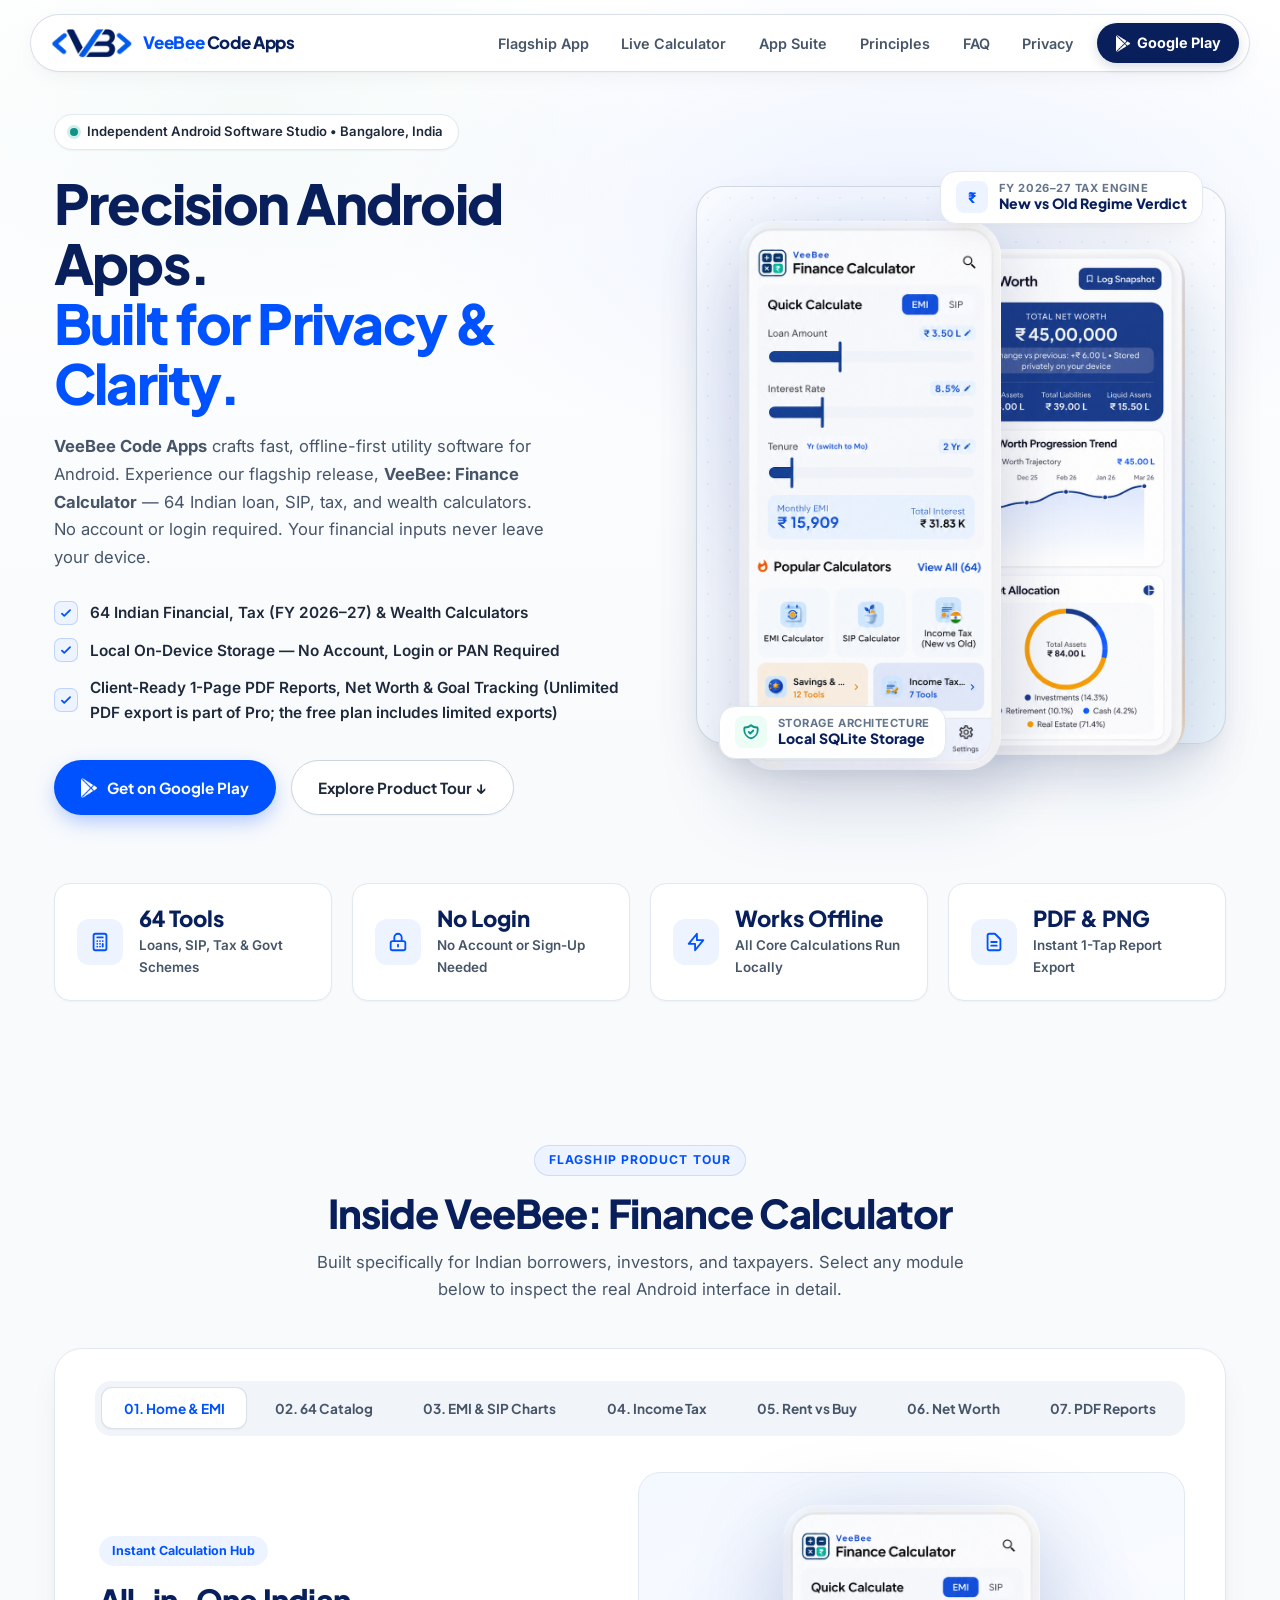
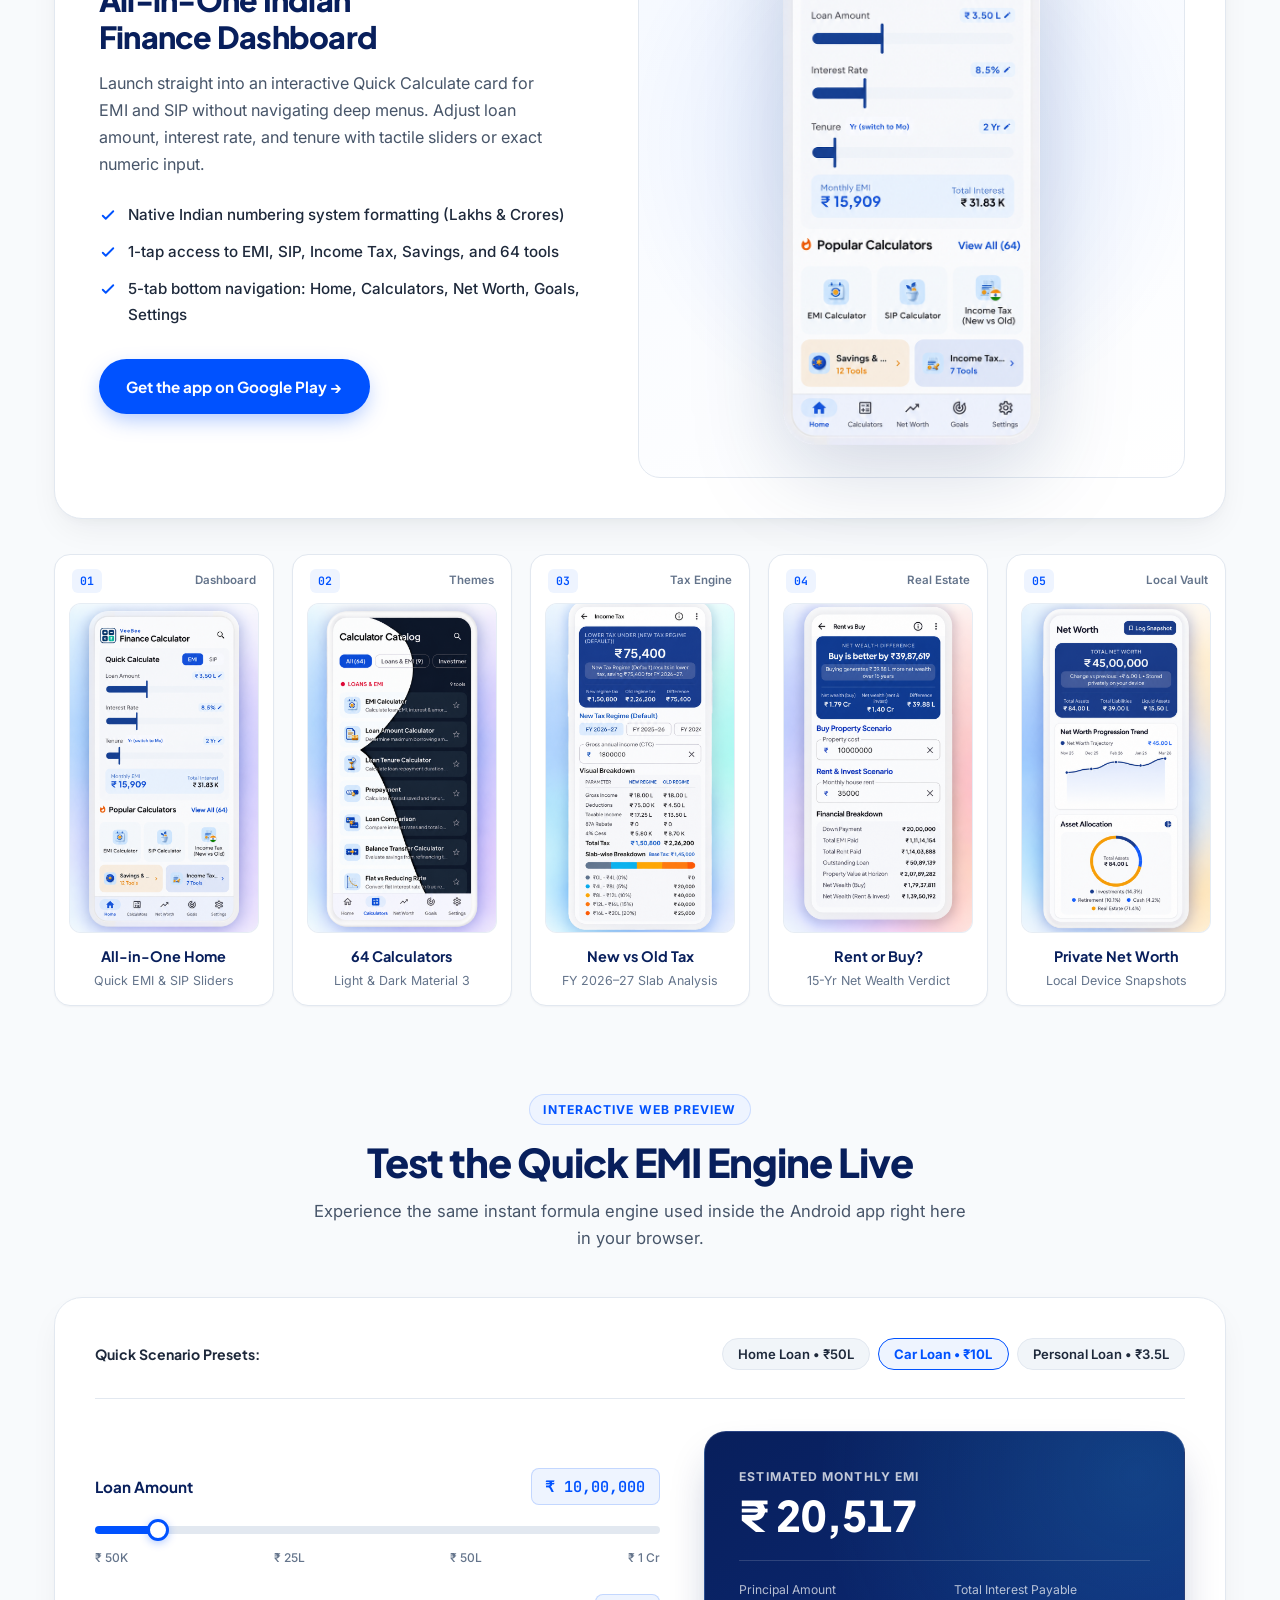
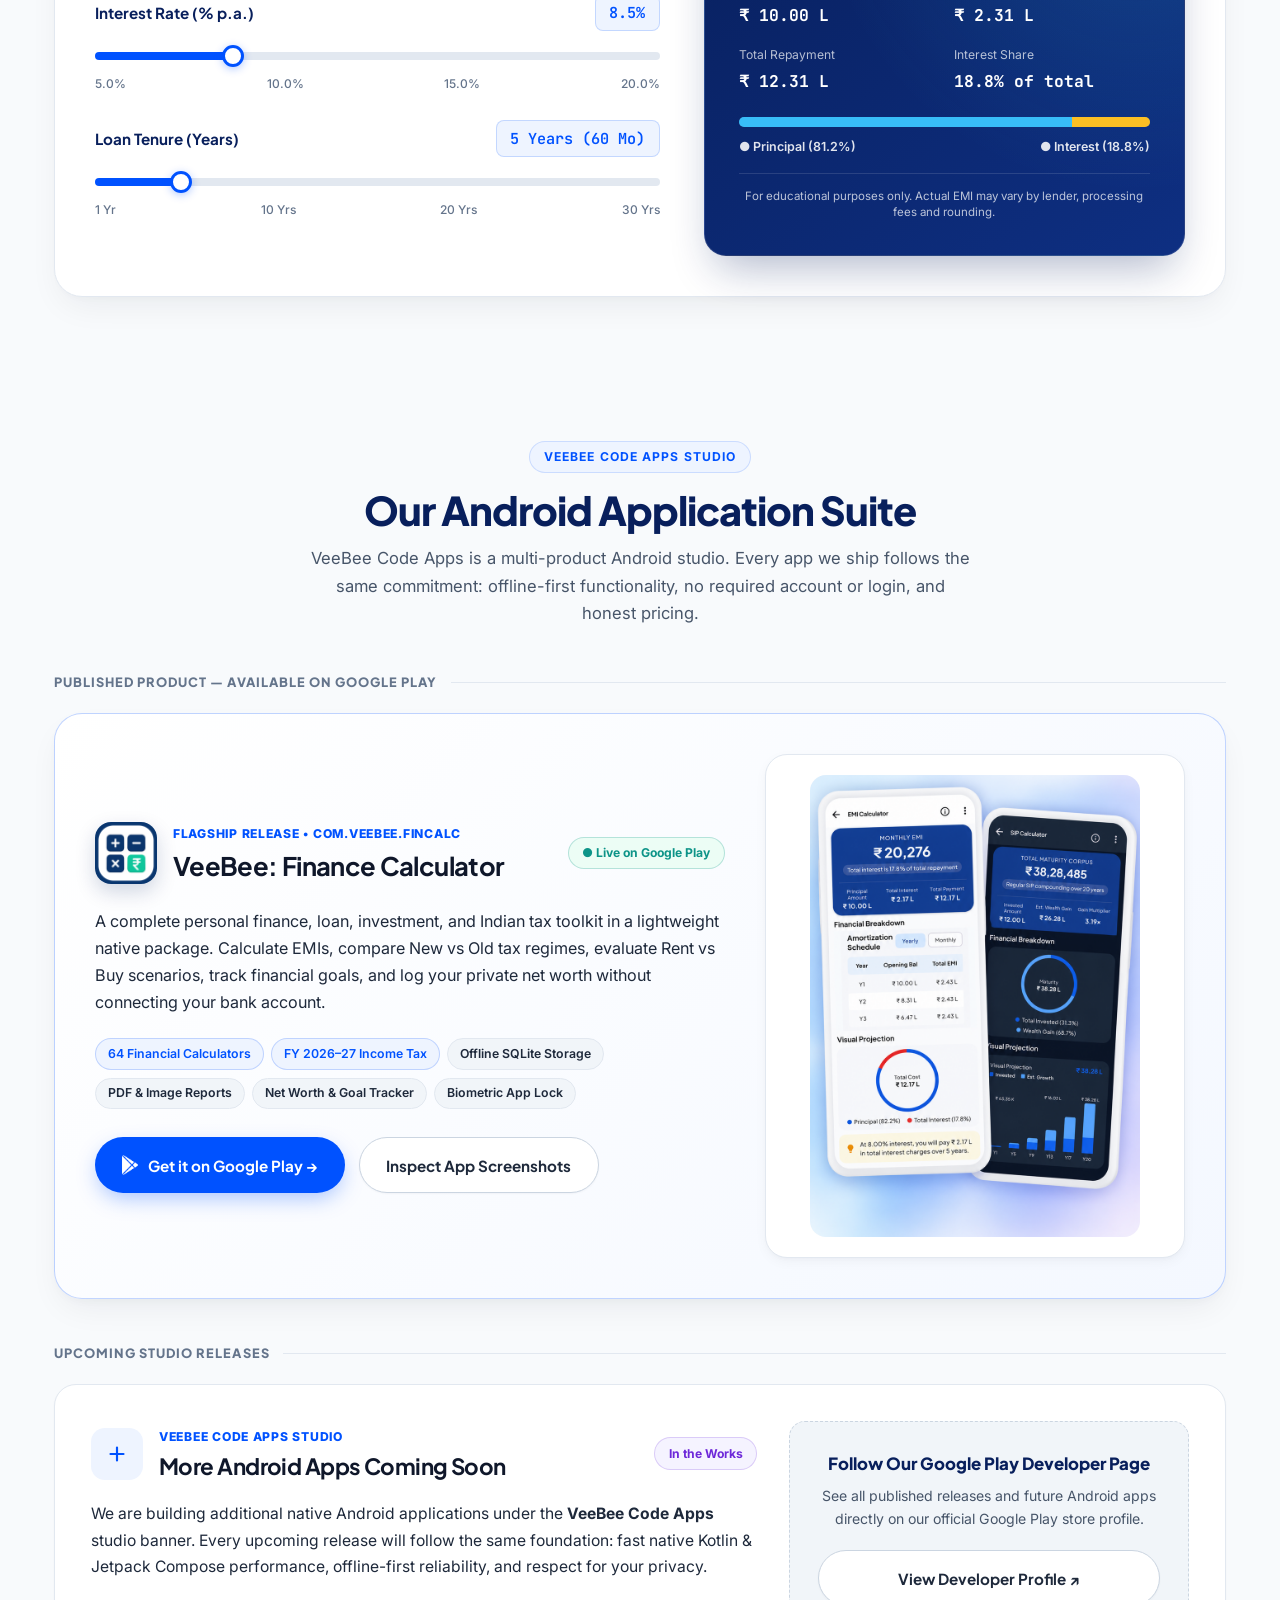
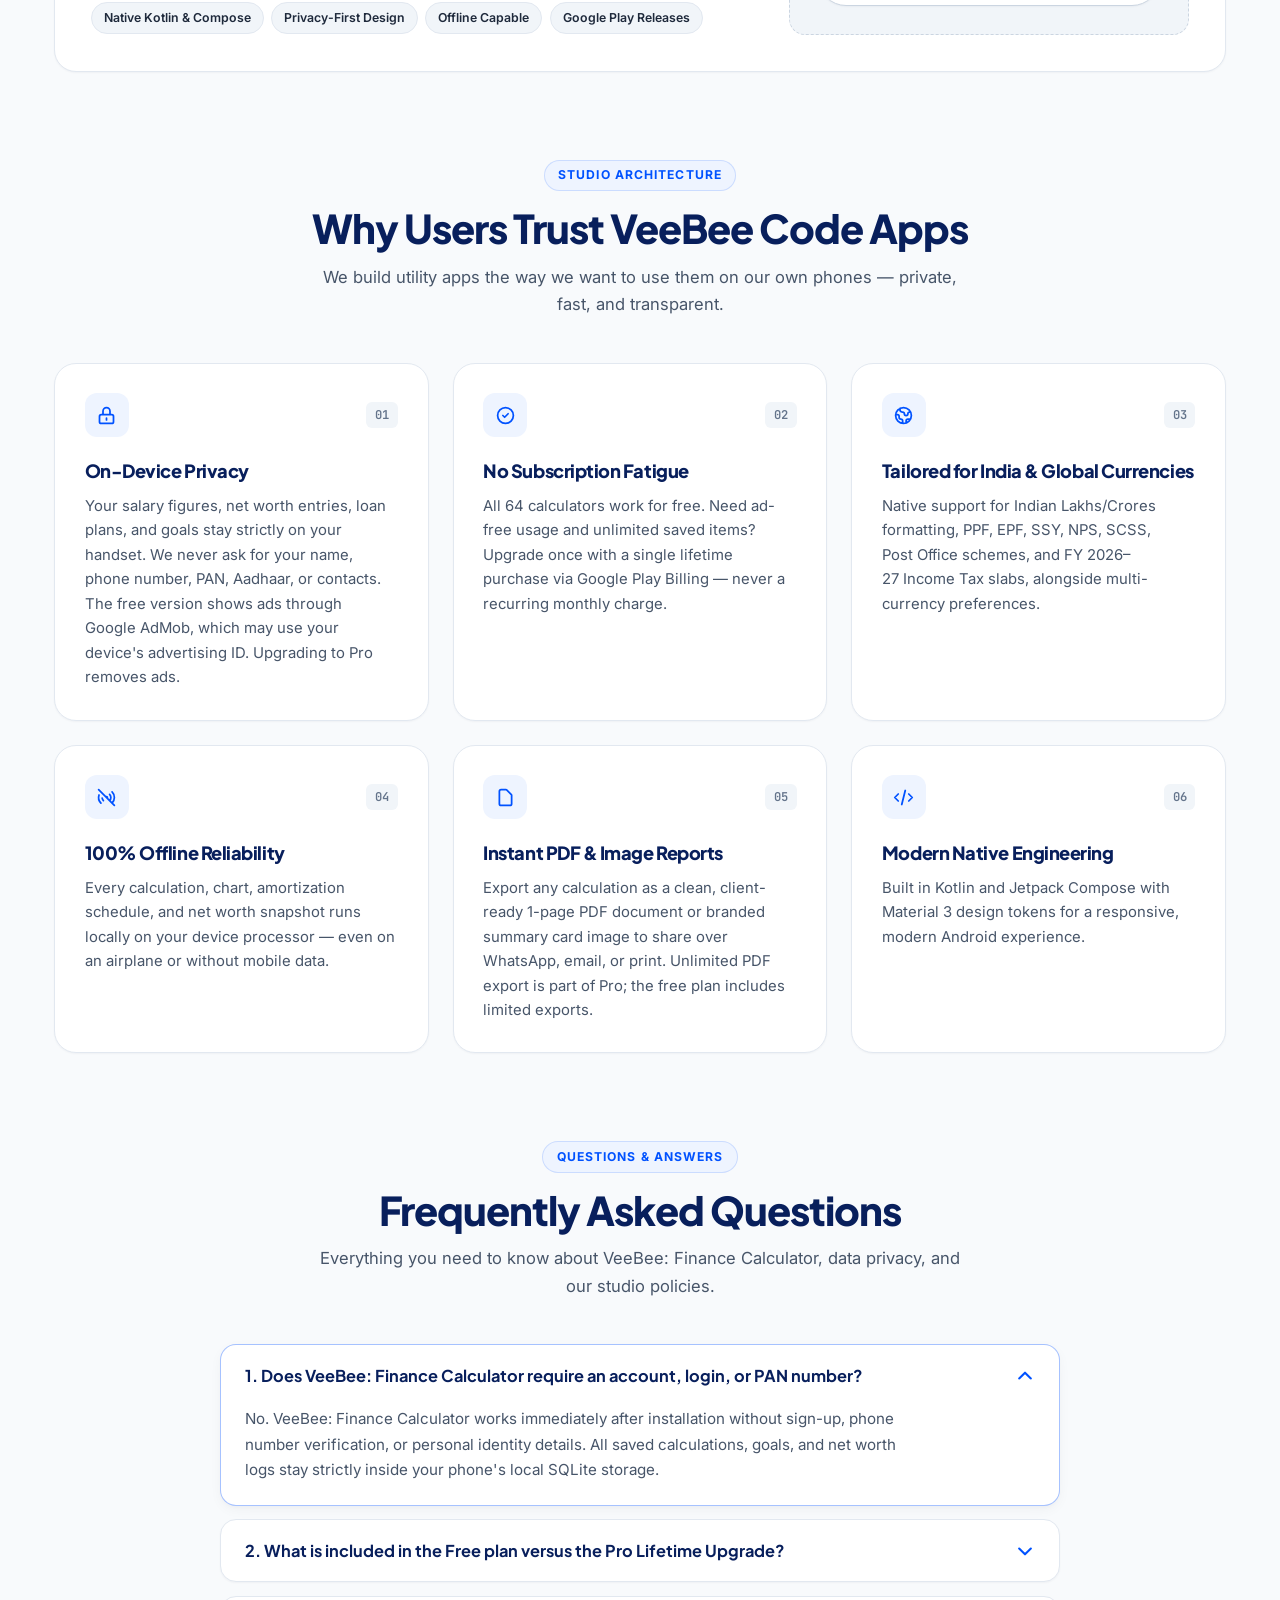
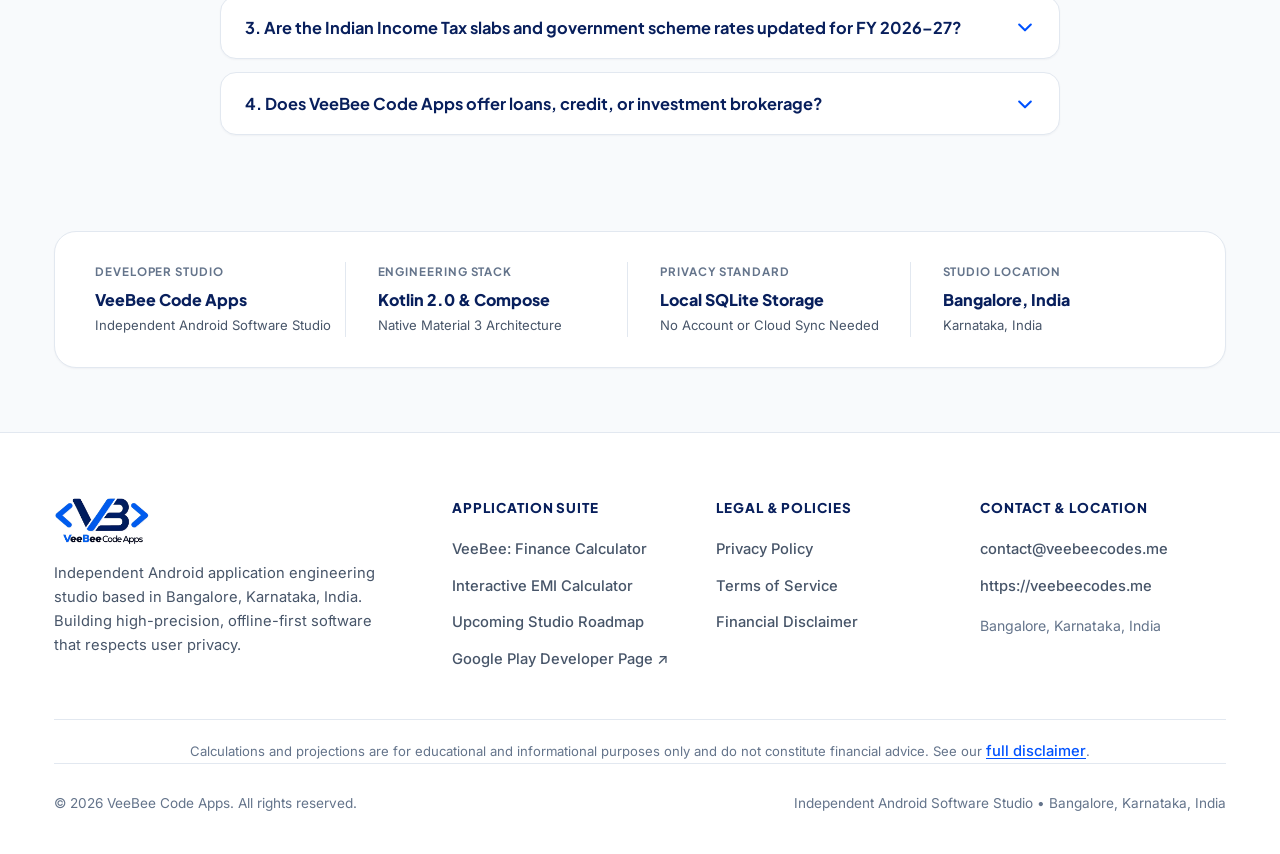
==== index.html @ f220979b "Correct content claims, add SEO metadata, disclaimers, and Play Store tracking parameters" ====
<!DOCTYPE html>
<html lang="en">
<head>
  <meta charset="UTF-8">
  <meta name="viewport" content="width=device-width, initial-scale=1.0">
  <title>VeeBee Code Apps | Indian Finance Calculator App for Android</title>
  <meta name="description" content="VeeBee Finance Calculator: 64 Indian calculators for EMI, SIP, income tax (FY 2026-27), PPF, FD, net worth and more. Works offline. No login.">
  <link rel="canonical" href="https://veebeecodes.me/">
  <meta property="og:title" content="VeeBee Code Apps | Indian Finance Calculator App for Android">
  <meta property="og:description" content="VeeBee Finance Calculator: 64 Indian calculators for EMI, SIP, income tax (FY 2026-27), PPF, FD, net worth and more. Works offline. No login.">
  <meta property="og:type" content="website">
  <meta property="og:url" content="https://veebeecodes.me/">
  <meta property="og:image" content="https://veebeecodes.me/assets/og-image.png">
  <meta property="og:image:width" content="1200">
  <meta property="og:image:height" content="630">
  <meta name="twitter:card" content="summary_large_image">
  <meta name="twitter:title" content="VeeBee Code Apps | Indian Finance Calculator App for Android">
  <meta name="twitter:description" content="VeeBee Finance Calculator: 64 Indian calculators for EMI, SIP, income tax (FY 2026-27), PPF, FD, net worth and more. Works offline. No login.">
  <meta name="twitter:image" content="https://veebeecodes.me/assets/og-image.png">
  <link rel="icon" type="image/png" href="assets/favicon.png">
  <link rel="stylesheet" href="style.css">
  <script type="application/ld+json">
  [
    {
      "@context": "https://schema.org",
      "@type": "SoftwareApplication",
      "name": "VeeBee Finance Calculator",
      "operatingSystem": "Android",
      "applicationCategory": "FinanceApplication",
      "offers": {
        "@type": "Offer",
        "price": "0",
        "priceCurrency": "INR",
        "description": "Free download with optional one-time Pro in-app purchase for ad removal and unlimited exports."
      },
      "description": "64 Indian financial calculators for EMI, SIP, income tax (FY 2026-27), PPF, FD, net worth and more. Works offline. No account required."
    },
    {
      "@context": "https://schema.org",
      "@type": "FAQPage",
      "mainEntity": [
        {
          "@type": "Question",
          "name": "Does VeeBee: Finance Calculator require an account, login, or PAN number?",
          "acceptedAnswer": {
            "@type": "Answer",
            "text": "No. VeeBee: Finance Calculator works immediately after installation without sign-up, phone number verification, or personal identity details. All saved calculations, goals, and net worth logs stay strictly inside your phone's local SQLite storage."
          }
        },
        {
          "@type": "Question",
          "name": "What is included in the Free plan versus the Pro Lifetime Upgrade?",
          "acceptedAnswer": {
            "@type": "Answer",
            "text": "All 64 financial calculators, interactive charts, light/dark themes, App Lock, and local backup/restore are available for everyone. The Free tier supports up to 10 saved calculations, 2 financial goals, 6 net worth items, and 2 payment reminders with non-intrusive ads. The one-time Pro Lifetime Upgrade removes all ads permanently and enables unlimited saved calculations, goals, net worth items, reminders, and instant PDF exports."
          }
        },
        {
          "@type": "Question",
          "name": "Are the Indian Income Tax slabs and government scheme rates updated for FY 2026-27?",
          "acceptedAnswer": {
            "@type": "Answer",
            "text": "Yes. The Income Tax Calculator supports side-by-side comparison of the New Tax Regime (Default) and Old Tax Regime for FY 2026-27, FY 2025-26, and FY 2024-25, including Section 87A rebates, standard deductions, and slab-wise breakdowns, alongside PPF, EPF, SSY, NPS, and Post Office schemes."
          }
        },
        {
          "@type": "Question",
          "name": "Does VeeBee Code Apps offer loans, credit, or investment brokerage?",
          "acceptedAnswer": {
            "@type": "Answer",
            "text": "No. VeeBee Code Apps is an independent software engineering studio in Bangalore, Karnataka, India. Our apps are strictly mathematical calculation and personal planning utilities for education and illustration. We are not a bank, NBFC, lender, or financial advisor, and we never link to your bank accounts."
          }
        }
      ]
    }
  ]
  </script>
</head>
<body>
  <a href="#main-content" class="skip-link">Skip to content</a>

  <!-- Subtle Studio Atmosphere -->
  <div class="ambient-glow-top" aria-hidden="true"></div>

  <!-- Sticky Frosted Pill Header -->
  <header class="floating-header">
    <nav class="nav-pill" aria-label="Primary Navigation">
      <a href="index.html" class="logo" aria-current="page">
        <img src="assets/logo-mark.png" alt="" class="logo-img" width="87" height="32">
        <span class="logo-text"><span class="brand-vb">VeeBee</span> Code Apps</span>
      </a>
      <button type="button" class="nav-toggle" aria-label="Toggle navigation menu" aria-expanded="false" id="nav-toggle-btn" onclick="toggleMenu()">
        <svg fill="none" stroke="currentColor" viewBox="0 0 24 24" stroke-width="2.2" aria-hidden="true">
          <path stroke-linecap="round" stroke-linejoin="round" d="M4 6h16M4 12h16m-7 6h7"/>
        </svg>
      </button>
      <ul class="nav-links" id="nav-links">
        <li><a href="#showcase" onclick="closeMenu()">Flagship App</a></li>
        <li><a href="#live-calculator" onclick="closeMenu()">Live Calculator</a></li>
        <li><a href="#apps" onclick="closeMenu()">App Suite</a></li>
        <li><a href="#why-veebee" onclick="closeMenu()">Principles</a></li>
        <li><a href="#faq" onclick="closeMenu()">FAQ</a></li>
        <li><a href="privacy.html">Privacy</a></li>
        <li>
          <a href="https://play.google.com/store/apps/details?id=com.veebee.fincalc&amp;referrer=utm_source%3Dwebsite%26utm_medium%3Dweb%26utm_campaign%3Dhome_hero" target="_blank" rel="noopener" class="nav-cta">
            <img src="assets/google-play-white.png" alt="" width="14" height="17" class="gp-icon-img" aria-hidden="true">
            Google Play
          </a>
        </li>
      </ul>
    </nav>
  </header>

  <main id="main-content" class="container">

    <!-- 1. Split Hero Section -->
    <section class="hero-split">
      <div class="hero-content">
        <div class="eyebrow-pill">
          <span class="eyebrow-dot" aria-hidden="true"></span>
          <span>Independent Android Software Studio • Bangalore, India</span>
        </div>

        <h1 data-pretext>
          Precision Android Apps.<br>
          <span class="highlight">Built for Privacy &amp; Clarity.</span>
        </h1>

        <p class="hero-lead" data-pretext>
          <strong>VeeBee Code Apps</strong> crafts fast, offline-first utility software for Android. Experience our flagship release, <strong>VeeBee: Finance Calculator</strong> — 64 Indian loan, SIP, tax, and wealth calculators. No account or login required. Your financial inputs never leave your device.
        </p>

        <ul class="hero-checks">
          <li>
            <span class="check-badge" aria-hidden="true">
              <svg fill="none" stroke="currentColor" viewBox="0 0 24 24" stroke-width="3"><path stroke-linecap="round" stroke-linejoin="round" d="M5 13l4 4L19 7"/></svg>
            </span>
            <span>64 Indian Financial, Tax (FY 2026–27) &amp; Wealth Calculators</span>
          </li>
          <li>
            <span class="check-badge" aria-hidden="true">
              <svg fill="none" stroke="currentColor" viewBox="0 0 24 24" stroke-width="3"><path stroke-linecap="round" stroke-linejoin="round" d="M5 13l4 4L19 7"/></svg>
            </span>
            <span>Local On-Device Storage — No Account, Login or PAN Required</span>
          </li>
          <li>
            <span class="check-badge" aria-hidden="true">
              <svg fill="none" stroke="currentColor" viewBox="0 0 24 24" stroke-width="3"><path stroke-linecap="round" stroke-linejoin="round" d="M5 13l4 4L19 7"/></svg>
            </span>
            <span>Client-Ready 1-Page PDF Reports, Net Worth &amp; Goal Tracking (Unlimited PDF export is part of Pro; the free plan includes limited exports)</span>
          </li>
        </ul>

        <div class="hero-actions">
          <a href="https://play.google.com/store/apps/details?id=com.veebee.fincalc&amp;referrer=utm_source%3Dwebsite%26utm_medium%3Dweb%26utm_campaign%3Dhome_hero" target="_blank" rel="noopener" class="btn btn-primary">
            <img src="assets/google-play-white.png" alt="" width="16" height="20" class="gp-icon-img" aria-hidden="true">
            Get on Google Play
          </a>
          <a href="#showcase" class="btn btn-secondary">
            Explore Product Tour ↓
          </a>
        </div>
      </div>

      <!-- Architectural Studio Stage -->
      <div class="hero-visual">
        <div class="hero-stage-frame">
          <div class="hero-stage-grid" aria-hidden="true"></div>

          <!-- Top-Right Architectural Callout Pill -->
          <div class="stage-pill stage-pill-top">
            <div class="sp-icon" style="background: var(--bg-ice); color: var(--brand-primary);">₹</div>
            <div>
              <div class="sp-label">FY 2026–27 Tax Engine</div>
              <div class="sp-val">New vs Old Regime Verdict</div>
            </div>
          </div>

          <div class="phone-duo">
            <img
              src="assets/phone-home-cutout.png"
              alt="VeeBee Finance Calculator Home Screen showing Quick EMI slider and Popular Calculators"
              class="phone-main"
              width="262"
              height="548"
              fetchpriority="high"
            >
            <img
              src="assets/phone-networth-cutout.png"
              alt="VeeBee Finance Calculator Private Net Worth Dashboard screen"
              class="phone-secondary"
              width="238"
              height="506"
            >
          </div>

          <!-- Bottom-Left Architectural Callout Pill -->
          <div class="stage-pill stage-pill-bottom">
            <div class="sp-icon" style="background: var(--brand-emerald-bg); color: var(--brand-emerald);">
              <svg width="18" height="18" fill="none" stroke="currentColor" viewBox="0 0 24 24" stroke-width="2.4" aria-hidden="true">
                <path stroke-linecap="round" stroke-linejoin="round" d="M9 12l2 2 4-4m5.618-4.016A11.955 11.955 0 0112 2.944a11.955 11.955 0 01-8.618 3.04A12.02 12.02 0 003 9c0 5.591 3.824 10.29 9 11.622 5.176-1.332 9-6.03 9-11.622 0-1.042-.133-2.052-.382-3.016z"/>
              </svg>
            </div>
            <div>
              <div class="sp-label">Storage Architecture</div>
              <div class="sp-val">Local SQLite Storage</div>
            </div>
          </div>
        </div>
      </div>
    </section>

    <!-- 2. Horizontal 4-Pillar Studio Highlights Bar -->
    <section class="metrics-strip" aria-label="Studio and Flagship App Highlights">
      <div class="metric-card">
        <div class="metric-icon" aria-hidden="true">
          <svg fill="none" stroke="currentColor" viewBox="0 0 24 24" stroke-width="2">
            <path stroke-linecap="round" stroke-linejoin="round" d="M9 7h6m0 10v-3m-3 3h.01M9 17h.01M9 14h.01M12 14h.01M15 11h.01M12 11h.01M9 11h.01M7 21h10a2 2 0 002-2V5a2 2 0 00-2-2H7a2 2 0 00-2 2v14a2 2 0 002 2z"/>
          </svg>
        </div>
        <div>
          <div class="metric-number">64 Tools</div>
          <div class="metric-label">Loans, SIP, Tax &amp; Govt Schemes</div>
        </div>
      </div>

      <div class="metric-card">
        <div class="metric-icon" aria-hidden="true">
          <svg fill="none" stroke="currentColor" viewBox="0 0 24 24" stroke-width="2">
            <path stroke-linecap="round" stroke-linejoin="round" d="M12 15v2m-6 4h12a2 2 0 002-2v-6a2 2 0 00-2-2H6a2 2 0 00-2 2v6a2 2 0 002 2zm10-10V7a4 4 0 00-8 0v4h8z"/>
          </svg>
        </div>
        <div>
          <div class="metric-number">No Login</div>
          <div class="metric-label">No Account or Sign-Up Needed</div>
        </div>
      </div>

      <div class="metric-card">
        <div class="metric-icon" aria-hidden="true">
          <svg fill="none" stroke="currentColor" viewBox="0 0 24 24" stroke-width="2">
            <path stroke-linecap="round" stroke-linejoin="round" d="M13 10V3L4 14h7v7l9-11h-7z"/>
          </svg>
        </div>
        <div>
          <div class="metric-number">Works Offline</div>
          <div class="metric-label">All Core Calculations Run Locally</div>
        </div>
      </div>

      <div class="metric-card">
        <div class="metric-icon" aria-hidden="true">
          <svg fill="none" stroke="currentColor" viewBox="0 0 24 24" stroke-width="2">
            <path stroke-linecap="round" stroke-linejoin="round" d="M9 12h6m-6 4h6m2 5H7a2 2 0 01-2-2V5a2 2 0 012-2h5.586a1 1 0 01.707.293l5.414 5.414a1 1 0 01.293.707V19a2 2 0 01-2 2z"/>
          </svg>
        </div>
        <div>
          <div class="metric-number">PDF &amp; PNG</div>
          <div class="metric-label">Instant 1-Tap Report Export</div>
        </div>
      </div>
    </section>

    <!-- 3. Flagship App Interactive Screen Tour -->
    <section id="showcase" class="section-block">
      <div class="section-header">
        <span class="section-eyebrow">Flagship Product Tour</span>
        <h2 class="section-title">Inside VeeBee: Finance Calculator</h2>
        <p class="section-desc">
          Built specifically for Indian borrowers, investors, and taxpayers. Select any module below to inspect the real Android interface in detail.
        </p>
      </div>

      <div class="showcase-shell">
        <div class="showcase-tabs" role="tablist" aria-label="App Feature Screens">
          <button type="button" class="tab-btn is-active" role="tab" aria-selected="true" aria-controls="panel-home" id="tab-home" onclick="switchTab('home')">
            01. Home &amp; EMI
          </button>
          <button type="button" class="tab-btn" role="tab" aria-selected="false" aria-controls="panel-catalog" id="tab-catalog" onclick="switchTab('catalog')">
            02. 64 Catalog
          </button>
          <button type="button" class="tab-btn" role="tab" aria-selected="false" aria-controls="panel-emisip" id="tab-emisip" onclick="switchTab('emisip')">
            03. EMI &amp; SIP Charts
          </button>
          <button type="button" class="tab-btn" role="tab" aria-selected="false" aria-controls="panel-tax" id="tab-tax" onclick="switchTab('tax')">
            04. Income Tax
          </button>
          <button type="button" class="tab-btn" role="tab" aria-selected="false" aria-controls="panel-rentbuy" id="tab-rentbuy" onclick="switchTab('rentbuy')">
            05. Rent vs Buy
          </button>
          <button type="button" class="tab-btn" role="tab" aria-selected="false" aria-controls="panel-networth" id="tab-networth" onclick="switchTab('networth')">
            06. Net Worth
          </button>
          <button type="button" class="tab-btn" role="tab" aria-selected="false" aria-controls="panel-export" id="tab-export" onclick="switchTab('export')">
            07. PDF Reports
          </button>
        </div>

        <!-- Panel 1: Home -->
        <div class="showcase-panel is-active" id="panel-home" role="tabpanel" aria-labelledby="tab-home">
          <div class="panel-copy">
            <span class="panel-tag">Instant Calculation Hub</span>
            <h3>All-in-One Indian Finance Dashboard</h3>
            <p>
              Launch straight into an interactive Quick Calculate card for EMI and SIP without navigating deep menus. Adjust loan amount, interest rate, and tenure with tactile sliders or exact numeric input.
            </p>
            <ul class="panel-bullets">
              <li>
                <svg fill="none" stroke="currentColor" viewBox="0 0 24 24" stroke-width="2.5"><path stroke-linecap="round" stroke-linejoin="round" d="M5 13l4 4L19 7"/></svg>
                <span>Native Indian numbering system formatting (Lakhs &amp; Crores)</span>
              </li>
              <li>
                <svg fill="none" stroke="currentColor" viewBox="0 0 24 24" stroke-width="2.5"><path stroke-linecap="round" stroke-linejoin="round" d="M5 13l4 4L19 7"/></svg>
                <span>1-tap access to EMI, SIP, Income Tax, Savings, and 64 tools</span>
              </li>
              <li>
                <svg fill="none" stroke="currentColor" viewBox="0 0 24 24" stroke-width="2.5"><path stroke-linecap="round" stroke-linejoin="round" d="M5 13l4 4L19 7"/></svg>
                <span>5-tab bottom navigation: Home, Calculators, Net Worth, Goals, Settings</span>
              </li>
            </ul>
            <a href="https://play.google.com/store/apps/details?id=com.veebee.fincalc&amp;referrer=utm_source%3Dwebsite%26utm_medium%3Dweb%26utm_campaign%3Dhome_showcase" target="_blank" rel="noopener" class="btn btn-primary">
              Get the app on Google Play &rarr;
            </a>
          </div>
          <div class="panel-visual">
            <img src="assets/phone-home-cutout.png" alt="All-in-One Indian Finance Calculator Home Screen" width="340" height="712">
          </div>
        </div>

        <!-- Panel 2: Catalog -->
        <div class="showcase-panel" id="panel-catalog" role="tabpanel" aria-labelledby="tab-catalog">
          <div class="panel-copy">
            <span class="panel-tag">Adaptive Material 3</span>
            <h3>64 Calculators in Crisp Light &amp; Dark Mode</h3>
            <p>
              Every financial formula you need — organized into intuitive categories with instant search and bookmarking. Designed for clear readability in both daylight and low-light environments.
            </p>
            <ul class="panel-bullets">
              <li>
                <svg fill="none" stroke="currentColor" viewBox="0 0 24 24" stroke-width="2.5"><path stroke-linecap="round" stroke-linejoin="round" d="M5 13l4 4L19 7"/></svg>
                <span><strong>Loans &amp; EMI (9 tools):</strong> Home Loan EMI, Prepayment, Balance Transfer, Flat vs Reducing Rate</span>
              </li>
              <li>
                <svg fill="none" stroke="currentColor" viewBox="0 0 24 24" stroke-width="2.5"><path stroke-linecap="round" stroke-linejoin="round" d="M5 13l4 4L19 7"/></svg>
                <span><strong>Investments &amp; Govt Schemes:</strong> SIP, Step-Up SIP, Lumpsum, PPF, EPF, SSY, NPS, SCSS, NSC</span>
              </li>
              <li>
                <svg fill="none" stroke="currentColor" viewBox="0 0 24 24" stroke-width="2.5"><path stroke-linecap="round" stroke-linejoin="round" d="M5 13l4 4L19 7"/></svg>
                <span><strong>Tax, Retirement &amp; Markets:</strong> Income Tax, HRA, Gratuity, Capital Gains, XIRR, Black-Scholes</span>
              </li>
            </ul>
            <a href="https://play.google.com/store/apps/details?id=com.veebee.fincalc&amp;referrer=utm_source%3Dwebsite%26utm_medium%3Dweb%26utm_campaign%3Dhome_showcase" target="_blank" rel="noopener" class="btn btn-primary">
              Get the app on Google Play &rarr;
            </a>
          </div>
          <div class="panel-visual">
            <img src="assets/phone-catalog-cutout.png" alt="64 Calculators in Light and Dark Mode Split View" width="340" height="710" fetchpriority="low" loading="lazy">
          </div>
        </div>

        <!-- Panel 3: EMI & SIP -->
        <div class="showcase-panel" id="panel-emisip" role="tabpanel" aria-labelledby="tab-emisip">
          <div class="panel-copy">
            <span class="panel-tag">Visual Amortization</span>
            <h3>Smarter EMI &amp; SIP Compounding Projections</h3>
            <p>
              Go beyond a single monthly figure. Inspect yearly and monthly amortization tables, principal-vs-interest donut rings, and 20-year SIP wealth compounding bar charts.
            </p>
            <ul class="panel-bullets">
              <li>
                <svg fill="none" stroke="currentColor" viewBox="0 0 24 24" stroke-width="2.5"><path stroke-linecap="round" stroke-linejoin="round" d="M5 13l4 4L19 7"/></svg>
                <span>Year-by-year and month-by-month opening balance &amp; interest breakdown</span>
              </li>
              <li>
                <svg fill="none" stroke="currentColor" viewBox="0 0 24 24" stroke-width="2.5"><path stroke-linecap="round" stroke-linejoin="round" d="M5 13l4 4L19 7"/></svg>
                <span>Gain multiplier indicator (e.g., 3.19× wealth growth over 20 years)</span>
              </li>
              <li>
                <svg fill="none" stroke="currentColor" viewBox="0 0 24 24" stroke-width="2.5"><path stroke-linecap="round" stroke-linejoin="round" d="M5 13l4 4L19 7"/></svg>
                <span>Smart callout cards explaining total interest cost in plain language</span>
              </li>
            </ul>
            <a href="#live-calculator" class="btn btn-primary">
              Try Live Web Calculator Below ↓
            </a>
          </div>
          <div class="panel-visual">
            <img src="assets/screen-emi-sip.png" alt="Smarter EMI and SIP Projections Dual Phone View" width="430" height="602" fetchpriority="low" loading="lazy">
          </div>
        </div>

        <!-- Panel 4: Income Tax -->
        <div class="showcase-panel" id="panel-tax" role="tabpanel" aria-labelledby="tab-tax">
          <div class="panel-copy">
            <span class="panel-tag">FY 2026–27 Ready</span>
            <h3>Compare New vs Old Income Tax Regimes</h3>
            <p>
              Enter your gross annual CTC and deductions once to see an instant verdict on which tax regime saves you more money — complete with slab-wise visual bars and 4% health &amp; education cess.
            </p>
            <ul class="panel-bullets">
              <li>
                <svg fill="none" stroke="currentColor" viewBox="0 0 24 24" stroke-width="2.5"><path stroke-linecap="round" stroke-linejoin="round" d="M5 13l4 4L19 7"/></svg>
                <span>Supports FY 2026–27, FY 2025–26, and FY 2024–25 tax rules</span>
              </li>
              <li>
                <svg fill="none" stroke="currentColor" viewBox="0 0 24 24" stroke-width="2.5"><path stroke-linecap="round" stroke-linejoin="round" d="M5 13l4 4L19 7"/></svg>
                <span>Side-by-side table of Gross Income, Deductions, 87A Rebate, and Cess</span>
              </li>
              <li>
                <svg fill="none" stroke="currentColor" viewBox="0 0 24 24" stroke-width="2.5"><path stroke-linecap="round" stroke-linejoin="round" d="M5 13l4 4L19 7"/></svg>
                <span>Color-coded slab breakdown (0%, 5%, 10%, 15%, 20%, 30%)</span>
              </li>
            </ul>
            <a href="https://play.google.com/store/apps/details?id=com.veebee.fincalc&amp;referrer=utm_source%3Dwebsite%26utm_medium%3Dweb%26utm_campaign%3Dhome_showcase" target="_blank" rel="noopener" class="btn btn-primary">
              Try this in the app &rarr;
            </a>
          </div>
          <div class="panel-visual">
            <img src="assets/phone-tax-cutout.png" alt="Compare New vs Old Income Tax Regimes Screen" width="340" height="742" fetchpriority="low" loading="lazy">
          </div>
        </div>

        <!-- Panel 5: Rent vs Buy -->
        <div class="showcase-panel" id="panel-rentbuy" role="tabpanel" aria-labelledby="tab-rentbuy">
          <div class="panel-copy">
            <span class="panel-tag">Real Estate Decision Engine</span>
            <h3>Rent or Buy? Compare 15-Year Net Wealth</h3>
            <p>
              Stop guessing whether buying a home or renting and investing the surplus builds more wealth. Model property appreciation, down payment, home loan EMI, maintenance, and SIP returns on monthly savings.
            </p>
            <ul class="panel-bullets">
              <li>
                <svg fill="none" stroke="currentColor" viewBox="0 0 24 24" stroke-width="2.5"><path stroke-linecap="round" stroke-linejoin="round" d="M5 13l4 4L19 7"/></svg>
                <span>Clear headline verdict showing exact net wealth difference in Lakhs/Crores</span>
              </li>
              <li>
                <svg fill="none" stroke="currentColor" viewBox="0 0 24 24" stroke-width="2.5"><path stroke-linecap="round" stroke-linejoin="round" d="M5 13l4 4L19 7"/></svg>
                <span>Tracks Outstanding Loan vs Property Value at your chosen horizon</span>
              </li>
              <li>
                <svg fill="none" stroke="currentColor" viewBox="0 0 24 24" stroke-width="2.5"><path stroke-linecap="round" stroke-linejoin="round" d="M5 13l4 4L19 7"/></svg>
                <span>Compares Net Wealth (Buy) vs Net Wealth (Rent &amp; Invest)</span>
              </li>
            </ul>
            <a href="https://play.google.com/store/apps/details?id=com.veebee.fincalc&amp;referrer=utm_source%3Dwebsite%26utm_medium%3Dweb%26utm_campaign%3Dhome_showcase" target="_blank" rel="noopener" class="btn btn-primary">
              Try this in the app &rarr;
            </a>
          </div>
          <div class="panel-visual">
            <img src="assets/phone-rent-buy-cutout.png" alt="Rent or Buy 15-Year Wealth Comparison Screen" width="340" height="714" fetchpriority="low" loading="lazy">
          </div>
        </div>

        <!-- Panel 6: Net Worth -->
        <div class="showcase-panel" id="panel-networth" role="tabpanel" aria-labelledby="tab-networth">
          <div class="panel-copy">
            <span class="panel-tag">Zero Bank Linking Required</span>
            <h3>Track Your Total Net Worth Privately</h3>
            <p>
              Log your assets (Investments, Retirement, Cash, Real Estate) and liabilities manually on your device without ever handing over bank passwords, SMS permissions, or AA aggregator consent.
            </p>
            <ul class="panel-bullets">
              <li>
                <svg fill="none" stroke="currentColor" viewBox="0 0 24 24" stroke-width="2.5"><path stroke-linecap="round" stroke-linejoin="round" d="M5 13l4 4L19 7"/></svg>
                <span>Log periodic snapshots to visualize your Net Worth Progression Trend</span>
              </li>
              <li>
                <svg fill="none" stroke="currentColor" viewBox="0 0 24 24" stroke-width="2.5"><path stroke-linecap="round" stroke-linejoin="round" d="M5 13l4 4L19 7"/></svg>
                <span>Instant breakdown of Total Assets, Total Liabilities, and Liquid Assets</span>
              </li>
              <li>
                <svg fill="none" stroke="currentColor" viewBox="0 0 24 24" stroke-width="2.5"><path stroke-linecap="round" stroke-linejoin="round" d="M5 13l4 4L19 7"/></svg>
                <span>Protected by optional biometric / PIN App Lock</span>
              </li>
            </ul>
            <a href="https://play.google.com/store/apps/details?id=com.veebee.fincalc&amp;referrer=utm_source%3Dwebsite%26utm_medium%3Dweb%26utm_campaign%3Dhome_showcase" target="_blank" rel="noopener" class="btn btn-primary">
              Try this in the app &rarr;
            </a>
          </div>
          <div class="panel-visual">
            <img src="assets/phone-networth-cutout.png" alt="Track Your Total Net Worth Privately Screen" width="340" height="722" fetchpriority="low" loading="lazy">
          </div>
        </div>

        <!-- Panel 7: Export PDF -->
        <div class="showcase-panel" id="panel-export" role="tabpanel" aria-labelledby="tab-export">
          <div class="panel-copy">
            <span class="panel-tag">Client &amp; Advisor Ready</span>
            <h3>Export Clean PDF &amp; Image Reports</h3>
            <p>
              Share calculation summaries with family, clients, chartered accountants, or loan officers in one tap. Choose between a structured 1-page PDF report, a branded result card image, or formatted plain text. Unlimited PDF export is part of Pro; the free plan includes limited exports.
            </p>
            <ul class="panel-bullets">
              <li>
                <svg fill="none" stroke="currentColor" viewBox="0 0 24 24" stroke-width="2.5"><path stroke-linecap="round" stroke-linejoin="round" d="M5 13l4 4L19 7"/></svg>
                <span><strong>Export as PDF Report:</strong> Clean 1-page printable breakdown</span>
              </li>
              <li>
                <svg fill="none" stroke="currentColor" viewBox="0 0 24 24" stroke-width="2.5"><path stroke-linecap="round" stroke-linejoin="round" d="M5 13l4 4L19 7"/></svg>
                <span><strong>Share as Result Card Image:</strong> High-contrast visual card for WhatsApp/Email</span>
              </li>
              <li>
                <svg fill="none" stroke="currentColor" viewBox="0 0 24 24" stroke-width="2.5"><path stroke-linecap="round" stroke-linejoin="round" d="M5 13l4 4L19 7"/></svg>
                <span><strong>Share as Formatted Text:</strong> Instant clipboard copy</span>
              </li>
            </ul>
            <a href="https://play.google.com/store/apps/details?id=com.veebee.fincalc&amp;referrer=utm_source%3Dwebsite%26utm_medium%3Dweb%26utm_campaign%3Dhome_showcase" target="_blank" rel="noopener" class="btn btn-primary">
              Get the app on Google Play &rarr;
            </a>
          </div>
          <div class="panel-visual">
            <img src="assets/phone-export-cutout.png" alt="Export Clean PDF and Image Reports Screen" width="340" height="712" fetchpriority="low" loading="lazy">
          </div>
        </div>
      </div>

      <!-- Interactive 5-Card Visual Overview Strip -->
      <div class="gallery-track-wrap">
        <div class="gallery-scroll">
          <div class="gallery-card" onclick="switchTab('home')" role="button" tabindex="0" onkeydown="if(event.key==='Enter'||event.key===' '){event.preventDefault();switchTab('home');}">
            <div class="gallery-card-head">
              <span class="gallery-step">01</span>
              <span style="font-size: 0.72rem; font-weight: 600; color: var(--text-dim);">Dashboard</span>
            </div>
            <div class="gallery-img-frame">
              <img src="assets/screen-home.png" alt="Home Quick Calculate Screenshot" width="340" height="600" loading="lazy">
            </div>
            <div class="gallery-caption">All-in-One Home</div>
            <div class="gallery-sub">Quick EMI &amp; SIP Sliders</div>
          </div>

          <div class="gallery-card" onclick="switchTab('catalog')" role="button" tabindex="0" onkeydown="if(event.key==='Enter'||event.key===' '){event.preventDefault();switchTab('catalog');}">
            <div class="gallery-card-head">
              <span class="gallery-step">02</span>
              <span style="font-size: 0.72rem; font-weight: 600; color: var(--text-dim);">Themes</span>
            </div>
            <div class="gallery-img-frame">
              <img src="assets/screen-catalog.png" alt="64 Calculators Light and Dark Mode Screenshot" width="340" height="600" loading="lazy">
            </div>
            <div class="gallery-caption">64 Calculators</div>
            <div class="gallery-sub">Light &amp; Dark Material 3</div>
          </div>

          <div class="gallery-card" onclick="switchTab('tax')" role="button" tabindex="0" onkeydown="if(event.key==='Enter'||event.key===' '){event.preventDefault();switchTab('tax');}">
            <div class="gallery-card-head">
              <span class="gallery-step">03</span>
              <span style="font-size: 0.72rem; font-weight: 600; color: var(--text-dim);">Tax Engine</span>
            </div>
            <div class="gallery-img-frame">
              <img src="assets/screen-tax.png" alt="Income Tax Regime Comparison Screenshot" width="340" height="616" loading="lazy">
            </div>
            <div class="gallery-caption">New vs Old Tax</div>
            <div class="gallery-sub">FY 2026–27 Slab Analysis</div>
          </div>

          <div class="gallery-card" onclick="switchTab('rentbuy')" role="button" tabindex="0" onkeydown="if(event.key==='Enter'||event.key===' '){event.preventDefault();switchTab('rentbuy');}">
            <div class="gallery-card-head">
              <span class="gallery-step">04</span>
              <span style="font-size: 0.72rem; font-weight: 600; color: var(--text-dim);">Real Estate</span>
            </div>
            <div class="gallery-img-frame">
              <img src="assets/screen-rent-buy.png" alt="Rent vs Buy Wealth Comparison Screenshot" width="340" height="600" loading="lazy">
            </div>
            <div class="gallery-caption">Rent or Buy?</div>
            <div class="gallery-sub">15-Yr Net Wealth Verdict</div>
          </div>

          <div class="gallery-card" onclick="switchTab('networth')" role="button" tabindex="0" onkeydown="if(event.key==='Enter'||event.key===' '){event.preventDefault();switchTab('networth');}">
            <div class="gallery-card-head">
              <span class="gallery-step">05</span>
              <span style="font-size: 0.72rem; font-weight: 600; color: var(--text-dim);">Local Vault</span>
            </div>
            <div class="gallery-img-frame">
              <img src="assets/screen-networth.png" alt="Private Net Worth Tracker Screenshot" width="340" height="600" loading="lazy">
            </div>
            <div class="gallery-caption">Private Net Worth</div>
            <div class="gallery-sub">Local Device Snapshots</div>
          </div>
        </div>
      </div>
    </section>

    <!-- 4. Interactive Live Web EMI Calculator Preview -->
    <section id="live-calculator" class="section-block" style="padding-top: 1rem;">
      <div class="section-header">
        <span class="section-eyebrow">Interactive Web Preview</span>
        <h2 class="section-title">Test the Quick EMI Engine Live</h2>
        <p class="section-desc">
          Experience the same instant formula engine used inside the Android app right here in your browser.
        </p>
      </div>

      <div class="calc-demo-card">
        <div class="calc-presets-bar">
          <span class="calc-presets-label">Quick Scenario Presets:</span>
          <div class="calc-preset-group" role="group" aria-label="Loan Scenario Presets">
            <button type="button" class="preset-chip" onclick="applyPreset(5000000, 8.5, 20, this)">Home Loan • ₹50L</button>
            <button type="button" class="preset-chip is-active" onclick="applyPreset(1000000, 8.5, 5, this)">Car Loan • ₹10L</button>
            <button type="button" class="preset-chip" onclick="applyPreset(350000, 11.5, 3, this)">Personal Loan • ₹3.5L</button>
          </div>
        </div>

        <div class="calc-demo-body">
          <div class="calc-sliders">
            <div class="slider-group">
              <div class="slider-header">
                <label for="loan-amount">Loan Amount</label>
                <span class="slider-val-badge" id="loan-amount-val">₹ 10,00,000</span>
              </div>
              <input type="range" id="loan-amount" class="veebee-slider" min="50000" max="10000000" step="25000" value="1000000" oninput="updateLiveEmi()">
              <div class="slider-scale">
                <span>₹ 50K</span>
                <span>₹ 25L</span>
                <span>₹ 50L</span>
                <span>₹ 1 Cr</span>
              </div>
            </div>

            <div class="slider-group">
              <div class="slider-header">
                <label for="interest-rate">Interest Rate (% p.a.)</label>
                <span class="slider-val-badge" id="interest-rate-val">8.5%</span>
              </div>
              <input type="range" id="interest-rate" class="veebee-slider" min="5" max="20" step="0.1" value="8.5" oninput="updateLiveEmi()">
              <div class="slider-scale">
                <span>5.0%</span>
                <span>10.0%</span>
                <span>15.0%</span>
                <span>20.0%</span>
              </div>
            </div>

            <div class="slider-group" style="margin-bottom: 0;">
              <div class="slider-header">
                <label for="loan-tenure">Loan Tenure (Years)</label>
                <span class="slider-val-badge" id="loan-tenure-val">5 Years (60 Mo)</span>
              </div>
              <input type="range" id="loan-tenure" class="veebee-slider" min="1" max="30" step="1" value="5" oninput="updateLiveEmi()">
              <div class="slider-scale">
                <span>1 Yr</span>
                <span>10 Yrs</span>
                <span>20 Yrs</span>
                <span>30 Yrs</span>
              </div>
            </div>
          </div>

          <div class="calc-result-box" aria-live="polite">
            <div class="calc-result-eyebrow">Estimated Monthly EMI</div>
            <div class="calc-result-emi" id="live-emi-display">₹ 20,517</div>

            <div class="calc-breakdown-grid">
              <div class="cb-item">
                <span>Principal Amount</span>
                <strong id="live-principal-display">₹ 10.00 L</strong>
              </div>
              <div class="cb-item">
                <span>Total Interest Payable</span>
                <strong id="live-interest-display">₹ 2.31 L</strong>
              </div>
              <div class="cb-item">
                <span>Total Repayment</span>
                <strong id="live-total-display">₹ 12.31 L</strong>
              </div>
              <div class="cb-item">
                <span>Interest Share</span>
                <strong id="live-share-display">18.8% of total</strong>
              </div>
            </div>

            <div class="progress-ratio-bar" aria-hidden="true">
              <div class="ratio-principal" id="bar-principal" style="width: 81.2%;"></div>
              <div class="ratio-interest" id="bar-interest" style="width: 18.8%;"></div>
            </div>
            <div class="ratio-legend">
              <span id="legend-principal">● Principal (81.2%)</span>
              <span id="legend-interest">● Interest (18.8%)</span>
            </div>
            <div class="calc-disclaimer-note">
              For educational purposes only. Actual EMI may vary by lender, processing fees and rounding.
            </div>
          </div>
        </div>
      </div>
    </section>

    <!-- 5. Studio App Ecosystem Catalog (Clear Separation: Published vs Upcoming) -->
    <section id="apps" class="section-block">
      <div class="section-header">
        <span class="section-eyebrow">VeeBee Code Apps Studio</span>
        <h2 class="section-title">Our Android Application Suite</h2>
        <p class="section-desc">
          VeeBee Code Apps is a multi-product Android studio. Every app we ship follows the same commitment: offline-first functionality, no required account or login, and honest pricing.
        </p>
      </div>

      <!-- Published Tier -->
      <div class="suite-tier-label">
        <span>Published Product — Available on Google Play</span>
        <div class="suite-tier-line" aria-hidden="true"></div>
      </div>

      <div class="flagship-suite-card">
        <div>
          <div class="app-header-row">
            <div class="app-identity">
              <img src="assets/fincalc-icon.png" alt="VeeBee Finance Calculator App Icon" class="app-icon-img" width="62" height="62" loading="lazy">
              <div>
                <span style="font-size: 0.76rem; font-weight: 800; color: var(--brand-primary); text-transform: uppercase; letter-spacing: 0.06em;">Flagship Release • com.veebee.fincalc</span>
                <h3 style="margin-bottom: 0; font-size: 1.6rem;">VeeBee: Finance Calculator</h3>
              </div>
            </div>
            <span class="status-pill status-live">● Live on Google Play</span>
          </div>

          <p style="font-size: 1.01rem; color: var(--text-secondary); margin-bottom: 1.4rem; line-height: 1.68;">
            A complete personal finance, loan, investment, and Indian tax toolkit in a lightweight native package. Calculate EMIs, compare New vs Old tax regimes, evaluate Rent vs Buy scenarios, track financial goals, and log your private net worth without connecting your bank account.
          </p>

          <div class="chip-cloud" style="margin-bottom: 1.75rem;">
            <span class="chip chip-brand">64 Financial Calculators</span>
            <span class="chip chip-brand">FY 2026–27 Income Tax</span>
            <span class="chip">Offline SQLite Storage</span>
            <span class="chip">PDF &amp; Image Reports</span>
            <span class="chip">Net Worth &amp; Goal Tracker</span>
            <span class="chip">Biometric App Lock</span>
          </div>

          <div style="display: flex; gap: 0.85rem; flex-wrap: wrap;">
            <a href="https://play.google.com/store/apps/details?id=com.veebee.fincalc&amp;referrer=utm_source%3Dwebsite%26utm_medium%3Dweb%26utm_campaign%3Dhome_apps" target="_blank" rel="noopener" class="btn btn-primary">
              <img src="assets/google-play-white.png" alt="" width="16" height="20" class="gp-icon-img" aria-hidden="true" loading="lazy">
              Get it on Google Play &rarr;
            </a>
            <a href="#showcase" class="btn btn-secondary">
              Inspect App Screenshots
            </a>
          </div>
        </div>

        <div class="flagship-preview-stage">
          <img src="assets/screen-emi-sip.png" alt="VeeBee Finance Calculator EMI and SIP preview" width="330" height="462" loading="lazy">
        </div>
      </div>

      <!-- Upcoming Studio Releases -->
      <div class="suite-tier-label">
        <span>Upcoming Studio Releases</span>
        <div class="suite-tier-line" aria-hidden="true"></div>
      </div>

      <div class="coming-soon-card">
        <div>
          <div class="app-header-row" style="margin-bottom: 1rem;">
            <div class="app-identity">
              <div class="app-icon-box" style="background: var(--bg-ice); color: var(--brand-primary); width: 52px; height: 52px; border-radius: 14px;">
                <svg width="26" height="26" fill="none" stroke="currentColor" viewBox="0 0 24 24" stroke-width="2" aria-hidden="true">
                  <path stroke-linecap="round" stroke-linejoin="round" d="M12 6v6m0 0v6m0-6h6m-6 0H6"/>
                </svg>
              </div>
              <div>
                <span style="font-size: 0.76rem; font-weight: 800; color: var(--brand-primary); text-transform: uppercase; letter-spacing: 0.06em;">VeeBee Code Apps Studio</span>
                <h3 style="margin-bottom: 0; font-size: 1.4rem;">More Android Apps Coming Soon</h3>
              </div>
            </div>
            <span class="status-pill status-dev">In the Works</span>
          </div>

          <p style="font-size: 0.98rem; color: var(--text-secondary); margin-bottom: 1.35rem; line-height: 1.68;">
            We are building additional native Android applications under the <strong>VeeBee Code Apps</strong> studio banner. Every upcoming release will follow the same foundation: fast native Kotlin &amp; Jetpack Compose performance, offline-first reliability, and respect for your privacy.
          </p>

          <div class="chip-cloud">
            <span class="chip">Native Kotlin &amp; Compose</span>
            <span class="chip">Privacy-First Design</span>
            <span class="chip">Offline Capable</span>
            <span class="chip">Google Play Releases</span>
          </div>
        </div>

        <div style="background: var(--bg-subtle); border: 1px dashed var(--border-strong); border-radius: var(--radius-md); padding: 1.75rem; text-align: center;">
          <div style="font-family: 'Plus Jakarta Sans', sans-serif; font-weight: 800; font-size: 1.05rem; color: var(--brand-navy); margin-bottom: 0.4rem;">
            Follow Our Google Play Developer Page
          </div>
          <p style="font-size: 0.88rem; color: var(--text-muted); margin-bottom: 1.25rem;">
            See all published releases and future Android apps directly on our official Google Play store profile.
          </p>
          <a href="https://play.google.com/store/apps/developer?id=VeeBee+Code+Apps&amp;referrer=utm_source%3Dwebsite%26utm_medium%3Dweb%26utm_campaign%3Dhome_apps" target="_blank" rel="noopener" class="btn btn-secondary" style="width: 100%;">
            View Developer Profile ↗
          </a>
        </div>
      </div>
    </section>

    <!-- 6. Studio Architecture Principles (Numbered Cards) -->
    <section id="why-veebee" class="section-block" style="padding-top: 1rem;">
      <div class="section-header">
        <span class="section-eyebrow">Studio Architecture</span>
        <h2 class="section-title">Why Users Trust VeeBee Code Apps</h2>
        <p class="section-desc">
          We build utility apps the way we want to use them on our own phones — private, fast, and transparent.
        </p>
      </div>

      <div class="why-grid">
        <div class="why-card">
          <div class="why-card-top">
            <div class="why-icon" aria-hidden="true">
              <svg fill="none" stroke="currentColor" viewBox="0 0 24 24" stroke-width="2">
                <path stroke-linecap="round" stroke-linejoin="round" d="M12 15v2m-6 4h12a2 2 0 002-2v-6a2 2 0 00-2-2H6a2 2 0 00-2 2v6a2 2 0 002 2zm10-10V7a4 4 0 00-8 0v4h8z"/>
              </svg>
            </div>
            <span class="why-index">01</span>
          </div>
          <h3>On-Device Privacy</h3>
          <p>
            Your salary figures, net worth entries, loan plans, and goals stay strictly on your handset. We never ask for your name, phone number, PAN, Aadhaar, or contacts. The free version shows ads through Google AdMob, which may use your device's advertising ID. Upgrading to Pro removes ads.
          </p>
        </div>

        <div class="why-card">
          <div class="why-card-top">
            <div class="why-icon" aria-hidden="true">
              <svg fill="none" stroke="currentColor" viewBox="0 0 24 24" stroke-width="2">
                <path stroke-linecap="round" stroke-linejoin="round" d="M9 12l2 2 4-4m6 2a9 9 0 11-18 0 9 9 0 0118 0z"/>
              </svg>
            </div>
            <span class="why-index">02</span>
          </div>
          <h3>No Subscription Fatigue</h3>
          <p>
            All 64 calculators work for free. Need ad-free usage and unlimited saved items? Upgrade once with a single lifetime purchase via Google Play Billing — never a recurring monthly charge.
          </p>
        </div>

        <div class="why-card">
          <div class="why-card-top">
            <div class="why-icon" aria-hidden="true">
              <svg fill="none" stroke="currentColor" viewBox="0 0 24 24" stroke-width="2">
                <path stroke-linecap="round" stroke-linejoin="round" d="M3.055 11H5a2 2 0 012 2v1a2 2 0 002 2 2 2 0 012 2v2.945M8 3.935V5.5A2.5 2.5 0 0010.5 8h.5a2 2 0 012 2 2 2 0 104 0 2 2 0 012-2h1.064M15 20.488V18a2 2 0 012-2h3.064M21 12a9 9 0 11-18 0 9 9 0 0118 0z"/>
              </svg>
            </div>
            <span class="why-index">03</span>
          </div>
          <h3>Tailored for India &amp; Global Currencies</h3>
          <p>
            Native support for Indian Lakhs/Crores formatting, PPF, EPF, SSY, NPS, SCSS, Post Office schemes, and FY 2026–27 Income Tax slabs, alongside multi-currency preferences.
          </p>
        </div>

        <div class="why-card">
          <div class="why-card-top">
            <div class="why-icon" aria-hidden="true">
              <svg fill="none" stroke="currentColor" viewBox="0 0 24 24" stroke-width="2">
                <path stroke-linecap="round" stroke-linejoin="round" d="M18.364 5.636a9 9 0 010 12.728m0 0l-2.829-2.829m2.829 2.829L21 21M15.536 8.464a5 5 0 010 7.072m0 0l-2.829-2.829m-4.243 2.829a4.978 4.978 0 01-1.414-2.83m-1.414 5.658a9 9 0 01-2.167-9.238m7.824 2.167a1 1 0 111.414 1.414m-1.414-1.414L3 3m8.293 8.293l1.414 1.414"/>
              </svg>
            </div>
            <span class="why-index">04</span>
          </div>
          <h3>100% Offline Reliability</h3>
          <p>
            Every calculation, chart, amortization schedule, and net worth snapshot runs locally on your device processor — even on an airplane or without mobile data.
          </p>
        </div>

        <div class="why-card">
          <div class="why-card-top">
            <div class="why-icon" aria-hidden="true">
              <svg fill="none" stroke="currentColor" viewBox="0 0 24 24" stroke-width="2">
                <path stroke-linecap="round" stroke-linejoin="round" d="M7 21h10a2 2 0 002-2V9.414a1 1 0 00-.293-.707l-5.414-5.414A1 1 0 0012.586 3H7a2 2 0 00-2 2v14a2 2 0 002 2z"/>
              </svg>
            </div>
            <span class="why-index">05</span>
          </div>
          <h3>Instant PDF &amp; Image Reports</h3>
          <p>
            Export any calculation as a clean, client-ready 1-page PDF document or branded summary card image to share over WhatsApp, email, or print. Unlimited PDF export is part of Pro; the free plan includes limited exports.
          </p>
        </div>

        <div class="why-card">
          <div class="why-card-top">
            <div class="why-icon" aria-hidden="true">
              <svg fill="none" stroke="currentColor" viewBox="0 0 24 24" stroke-width="2">
                <path stroke-linecap="round" stroke-linejoin="round" d="M10 20l4-16m4 4l4 4-4 4M6 16l-4-4 4-4"/>
              </svg>
            </div>
            <span class="why-index">06</span>
          </div>
          <h3>Modern Native Engineering</h3>
          <p>
            Built in Kotlin and Jetpack Compose with Material 3 design tokens for a responsive, modern Android experience.
          </p>
        </div>
      </div>
    </section>

    <!-- 7. Frequently Asked Questions -->
    <section id="faq" class="section-block" style="padding-top: 1rem;">
      <div class="section-header">
        <span class="section-eyebrow">Questions &amp; Answers</span>
        <h2 class="section-title">Frequently Asked Questions</h2>
        <p class="section-desc">
          Everything you need to know about VeeBee: Finance Calculator, data privacy, and our studio policies.
        </p>
      </div>

      <div class="faq-list">
        <div class="faq-item is-open">
          <button type="button" class="faq-trigger" aria-expanded="true" onclick="toggleFaq(this)">
            <span>1. Does VeeBee: Finance Calculator require an account, login, or PAN number?</span>
            <svg class="faq-chevron" fill="none" stroke="currentColor" viewBox="0 0 24 24" stroke-width="2.5" aria-hidden="true">
              <path stroke-linecap="round" stroke-linejoin="round" d="M19 9l-7 7-7-7"/>
            </svg>
          </button>
          <div class="faq-answer">
            No. VeeBee: Finance Calculator works immediately after installation without sign-up, phone number verification, or personal identity details. All saved calculations, goals, and net worth logs stay strictly inside your phone's local SQLite storage.
          </div>
        </div>

        <div class="faq-item">
          <button type="button" class="faq-trigger" aria-expanded="false" onclick="toggleFaq(this)">
            <span>2. What is included in the Free plan versus the Pro Lifetime Upgrade?</span>
            <svg class="faq-chevron" fill="none" stroke="currentColor" viewBox="0 0 24 24" stroke-width="2.5" aria-hidden="true">
              <path stroke-linecap="round" stroke-linejoin="round" d="M19 9l-7 7-7-7"/>
            </svg>
          </button>
          <div class="faq-answer">
            All 64 financial calculators, interactive charts, light/dark themes, App Lock, and local backup/restore are available for everyone. The Free tier supports up to 10 saved calculations, 2 financial goals, 6 combined net worth items, and 2 payment reminders (supported by Google AdMob). The one-time <strong>Pro Lifetime Upgrade</strong> removes all ads permanently and enables unlimited saved calculations, goals, net worth items, reminders, and instant PDF exports.
          </div>
        </div>

        <div class="faq-item">
          <button type="button" class="faq-trigger" aria-expanded="false" onclick="toggleFaq(this)">
            <span>3. Are the Indian Income Tax slabs and government scheme rates updated for FY 2026–27?</span>
            <svg class="faq-chevron" fill="none" stroke="currentColor" viewBox="0 0 24 24" stroke-width="2.5" aria-hidden="true">
              <path stroke-linecap="round" stroke-linejoin="round" d="M19 9l-7 7-7-7"/>
            </svg>
          </button>
          <div class="faq-answer">
            Yes. The Income Tax Calculator supports side-by-side comparison of the New Tax Regime (Default) and Old Tax Regime for FY 2026–27, FY 2025–26, and FY 2024–25, including Section 87A rebates, standard deductions, and slab-wise breakdowns, alongside PPF, EPF, SSY, NPS, and Post Office schemes.
          </div>
        </div>

        <div class="faq-item">
          <button type="button" class="faq-trigger" aria-expanded="false" onclick="toggleFaq(this)">
            <span>4. Does VeeBee Code Apps offer loans, credit, or investment brokerage?</span>
            <svg class="faq-chevron" fill="none" stroke="currentColor" viewBox="0 0 24 24" stroke-width="2.5" aria-hidden="true">
              <path stroke-linecap="round" stroke-linejoin="round" d="M19 9l-7 7-7-7"/>
            </svg>
          </button>
          <div class="faq-answer">
            No. VeeBee Code Apps is an independent software engineering studio. Our apps are strictly mathematical calculation and personal planning utilities for education and illustration. We are not a bank, NBFC, lender, or financial advisor, and we never link to your bank accounts.
          </div>
        </div>
      </div>
    </section>

    <!-- Studio Profile Strip -->
    <section id="trust" class="trust-strip" aria-label="Studio Engineering Profile">
      <div class="trust-item">
        <h4>Developer Studio</h4>
        <div class="trust-val">VeeBee Code Apps</div>
        <div class="trust-sub">Independent Android Software Studio</div>
      </div>
      <div class="trust-item">
        <h4>Engineering Stack</h4>
        <div class="trust-val">Kotlin 2.0 &amp; Compose</div>
        <div class="trust-sub">Native Material 3 Architecture</div>
      </div>
      <div class="trust-item">
        <h4>Privacy Standard</h4>
        <div class="trust-val">Local SQLite Storage</div>
        <div class="trust-sub">No Account or Cloud Sync Needed</div>
      </div>
      <div class="trust-item">
        <h4>Studio Location</h4>
        <div class="trust-val">Bangalore, India</div>
        <div class="trust-sub">Karnataka, India</div>
      </div>
    </section>

  </main>

  <!-- Studio Footer -->
  <footer class="studio-footer">
    <div class="container">
      <div class="footer-grid">
        <div class="footer-brand">
          <img src="assets/logo-full.png" alt="VeeBee Code Apps Logo" class="footer-brand-logo" width="104" height="52" loading="lazy">
          <p>
            Independent Android application engineering studio based in Bangalore, Karnataka, India. Building high-precision, offline-first software that respects user privacy.
          </p>
        </div>

        <div class="footer-col">
          <h5>Application Suite</h5>
          <ul>
            <li><a href="https://play.google.com/store/apps/details?id=com.veebee.fincalc&amp;referrer=utm_source%3Dwebsite%26utm_medium%3Dweb%26utm_campaign%3Dhome_footer" target="_blank" rel="noopener">VeeBee: Finance Calculator</a></li>
            <li><a href="#live-calculator">Interactive EMI Calculator</a></li>
            <li><a href="#apps">Upcoming Studio Roadmap</a></li>
            <li><a href="https://play.google.com/store/apps/developer?id=VeeBee+Code+Apps&amp;referrer=utm_source%3Dwebsite%26utm_medium%3Dweb%26utm_campaign%3Dhome_footer" target="_blank" rel="noopener">Google Play Developer Page ↗</a></li>
          </ul>
        </div>

        <div class="footer-col">
          <h5>Legal &amp; Policies</h5>
          <ul>
            <li><a href="privacy.html">Privacy Policy</a></li>
            <li><a href="terms.html">Terms of Service</a></li>
            <li><a href="disclaimer.html">Financial Disclaimer</a></li>
          </ul>
        </div>

        <div class="footer-col">
          <h5>Contact &amp; Location</h5>
          <ul>
            <li><a href="mailto:contact@veebeecodes.me">contact@veebeecodes.me</a></li>
            <li><a href="https://veebeecodes.me">https://veebeecodes.me</a></li>
            <li style="color: var(--text-dim); font-size: 0.88rem; margin-top: 0.35rem;">
              Bangalore, Karnataka, India
            </li>
          </ul>
        </div>
      </div>

      <div class="footer-disclaimer">
        Calculations and projections are for educational and informational purposes only and do not constitute financial advice. See our <a href="disclaimer.html">full disclaimer</a>.
      </div>

      <div class="footer-bottom">
        <div>&copy; 2026 VeeBee Code Apps. All rights reserved.</div>
        <div>Independent Android Software Studio &bull; Bangalore, Karnataka, India</div>
      </div>
    </div>
  </footer>

  <!-- Interactive UI Controls (Mobile Nav, Tabs, FAQ, Live EMI Engine) -->
  <script>
    function toggleMenu() {
      const menu = document.getElementById('nav-links');
      const btn = document.getElementById('nav-toggle-btn');
      if (menu) {
        const isOpen = menu.classList.toggle('is-open');
        if (btn) btn.setAttribute('aria-expanded', isOpen ? 'true' : 'false');
      }
    }

    function closeMenu() {
      const menu = document.getElementById('nav-links');
      const btn = document.getElementById('nav-toggle-btn');
      if (menu) menu.classList.remove('is-open');
      if (btn) btn.setAttribute('aria-expanded', 'false');
    }

    function switchTab(key) {
      const tabs = document.querySelectorAll('.tab-btn');
      const panels = document.querySelectorAll('.showcase-panel');
      tabs.forEach(t => {
        const isMatch = t.id === 'tab-' + key;
        t.classList.toggle('is-active', isMatch);
        t.setAttribute('aria-selected', isMatch ? 'true' : 'false');
      });
      panels.forEach(p => {
        p.classList.toggle('is-active', p.id === 'panel-' + key);
      });
    }

    function toggleFaq(btn) {
      const item = btn.closest('.faq-item');
      if (!item) return;
      const isOpen = item.classList.toggle('is-open');
      btn.setAttribute('aria-expanded', isOpen ? 'true' : 'false');
    }

    function formatIndianShort(num) {
      if (num >= 10000000) {
        return '₹ ' + (num / 10000000).toFixed(2) + ' Cr';
      }
      if (num >= 100000) {
        return '₹ ' + (num / 100000).toFixed(2) + ' L';
      }
      return '₹ ' + Math.round(num).toLocaleString('en-IN');
    }

    function updateSliderFill(slider) {
      const min = parseFloat(slider.min) || 0;
      const max = parseFloat(slider.max) || 100;
      const val = parseFloat(slider.value) || 0;
      const pct = ((val - min) / (max - min)) * 100;
      slider.style.setProperty('--pct', pct.toFixed(1) + '%');
    }

    function applyPreset(amount, rate, years, btn) {
      document.getElementById('loan-amount').value = amount;
      document.getElementById('interest-rate').value = rate;
      document.getElementById('loan-tenure').value = years;
      document.querySelectorAll('.preset-chip').forEach(c => c.classList.remove('is-active'));
      if (btn) btn.classList.add('is-active');
      updateLiveEmi(true);
    }

    function updateLiveEmi(fromPreset) {
      const amountSlider = document.getElementById('loan-amount');
      const rateSlider = document.getElementById('interest-rate');
      const tenureSlider = document.getElementById('loan-tenure');

      if (!fromPreset) {
        document.querySelectorAll('.preset-chip').forEach(c => c.classList.remove('is-active'));
      }

      updateSliderFill(amountSlider);
      updateSliderFill(rateSlider);
      updateSliderFill(tenureSlider);

      const P = parseFloat(amountSlider.value);
      const annualRate = parseFloat(rateSlider.value);
      const years = parseInt(tenureSlider.value, 10);

      const months = years * 12;
      const r = annualRate / 12 / 100;

      const emi = r === 0
        ? P / months
        : (P * r * Math.pow(1 + r, months)) / (Math.pow(1 + r, months) - 1);

      const totalPayment = emi * months;
      const totalInterest = totalPayment - P;
      const interestPct = ((totalInterest / totalPayment) * 100).toFixed(1);
      const principalPct = (100 - parseFloat(interestPct)).toFixed(1);

      document.getElementById('loan-amount-val').textContent = '₹ ' + P.toLocaleString('en-IN');
      document.getElementById('interest-rate-val').textContent = annualRate.toFixed(1) + '%';
      document.getElementById('loan-tenure-val').textContent = years + (years === 1 ? ' Year (' : ' Years (') + months + ' Mo)';

      document.getElementById('live-emi-display').textContent = '₹ ' + Math.round(emi).toLocaleString('en-IN');
      document.getElementById('live-principal-display').textContent = formatIndianShort(P);
      document.getElementById('live-interest-display').textContent = formatIndianShort(totalInterest);
      document.getElementById('live-total-display').textContent = formatIndianShort(totalPayment);
      document.getElementById('live-share-display').textContent = interestPct + '% of total';

      document.getElementById('bar-principal').style.width = principalPct + '%';
      document.getElementById('bar-interest').style.width = interestPct + '%';
      document.getElementById('legend-principal').textContent = '● Principal (' + principalPct + '%)';
      document.getElementById('legend-interest').textContent = '● Interest (' + interestPct + '%)';
    }

    updateLiveEmi(true);
  </script>

  <!-- FALLBACK: vendor/pretext.js missing, using CDN -->
  <script type="module">
    import { prepare, layout } from 'https://esm.sh/@chenglou/pretext';

    await document.fonts.ready;
    const elements = document.querySelectorAll('[data-pretext]');
    const prepared = new Map();

    for (const el of elements) {
      const text = el.textContent.trim();
      const font = getComputedStyle(el).font;
      if (text && font) {
        prepared.set(el, prepare(text, font));
      }
    }

    function relayout() {
      for (const [el, handle] of prepared) {
        if (el.clientWidth > 0) {
          const lh = parseFloat(getComputedStyle(el).lineHeight);
          if (!Number.isNaN(lh) && lh > 0) {
            const { height } = layout(handle, el.clientWidth, lh);
            if (height > 0) {
              el.style.minHeight = `${height}px`;
            }
          }
        }
      }
    }

    new ResizeObserver(() => relayout()).observe(document.body);
    relayout();
  </script>
</body>
</html>
---- style.css ----
@import url('https://fonts.googleapis.com/css2?family=Inter:wght@400;500;600;700&family=JetBrains+Mono:wght@500;600&family=Plus+Jakarta+Sans:wght@600;700;800&display=swap');

:root {
  /* Studio Light Palette */
  --bg-page: #F8FAFC;
  --bg-surface: #FFFFFF;
  --bg-subtle: #F1F5F9;
  --bg-ice: #EEF4FF;
  --bg-ice-soft: #F4F8FF;
  --bg-glass: rgba(255, 255, 255, 0.9);

  /* Brand Identity (from VeeBee Code Apps Logo) */
  --brand-primary: #0052FF;
  --brand-primary-hover: #0041CC;
  --brand-navy: #081F5C;
  --brand-navy-mid: #0F2D7A;
  --brand-emerald: #0D9488;
  --brand-emerald-bg: #ECFDF5;
  --brand-amber: #B45309;
  --brand-amber-bg: #FFFBEB;
  --brand-purple: #6D28D9;
  --brand-purple-bg: #F5F3FF;

  /* Typography Colors (High-Contrast Readability) */
  --text-main: #0F172A;
  --text-secondary: #1E293B;
  --text-muted: #475569;
  --text-dim: #64748B;

  /* Hairlines & Borders */
  --border-subtle: #E2E8F0;
  --border-strong: #CBD5E1;
  --border-brand: rgba(0, 82, 255, 0.24);

  /* Refined Studio Elevations */
  --shadow-xs: 0 1px 2px rgba(15, 23, 42, 0.04);
  --shadow-sm: 0 4px 14px -2px rgba(15, 23, 42, 0.05), 0 2px 5px -2px rgba(15, 23, 42, 0.03);
  --shadow-md: 0 14px 34px -8px rgba(15, 23, 42, 0.07), 0 4px 12px -4px rgba(15, 23, 42, 0.04);
  --shadow-lg: 0 24px 52px -12px rgba(8, 31, 92, 0.12), 0 8px 20px -6px rgba(15, 23, 42, 0.05);

  /* Consistent Corner Radii */
  --radius-xs: 8px;
  --radius-sm: 12px;
  --radius-md: 16px;
  --radius-lg: 22px;
  --radius-xl: 28px;
  --radius-full: 9999px;

  --max-w: 1220px;
  --ease-out: cubic-bezier(0.16, 1, 0.3, 1);
}

*, *::before, *::after {
  box-sizing: border-box;
  margin: 0;
  padding: 0;
}

html {
  scroll-behavior: smooth;
  font-size: 16px;
  color-scheme: light;
  overflow-x: clip;
}

body {
  font-family: 'Inter', -apple-system, BlinkMacSystemFont, 'Segoe UI', Roboto, sans-serif;
  background-color: var(--bg-page);
  color: var(--text-main);
  line-height: 1.65;
  overflow-x: clip;
  -webkit-font-smoothing: antialiased;
  -moz-osx-font-smoothing: grayscale;
  position: relative;
}

.skip-link {
  position: absolute;
  top: -100px;
  left: 1rem;
  background: var(--brand-primary);
  color: #FFFFFF;
  padding: 0.65rem 1.25rem;
  border-radius: var(--radius-sm);
  font-weight: 600;
  z-index: 9999;
  text-decoration: none;
  transition: top 0.2s ease;
}

.skip-link:focus {
  top: 1rem;
}

/* Subtle Top Studio Atmosphere */
.ambient-glow-top {
  position: absolute;
  top: 0;
  left: 0;
  right: 0;
  height: 760px;
  background:
    radial-gradient(ellipse 60% 50% at 72% 28%, rgba(0, 82, 255, 0.065) 0%, transparent 70%),
    radial-gradient(ellipse 45% 40% at 20% 15%, rgba(13, 148, 136, 0.04) 0%, transparent 70%),
    linear-gradient(180deg, #FFFFFF 0%, #F8FAFC 100%);
  pointer-events: none;
  z-index: 0;
}

.container {
  max-width: var(--max-w);
  margin-inline: auto;
  padding-inline: 1.5rem;
  position: relative;
  z-index: 1;
}

h1, h2, h3, h4, .font-display {
  font-family: 'Plus Jakarta Sans', -apple-system, BlinkMacSystemFont, sans-serif;
  color: var(--text-main);
  letter-spacing: -0.025em;
}

h1, h2, h3 {
  text-wrap: balance;
}

p {
  text-wrap: pretty;
}

/* ==========================================================================
   1. Refined Studio Header Navigation
   ========================================================================== */
header, header.floating-header {
  position: sticky;
  top: 0.9rem;
  z-index: 1000;
  padding-inline: 1rem;
  margin-bottom: 1.25rem;
}

.nav-pill, .nav-wrapper {
  max-width: var(--max-w);
  margin-inline: auto;
  background: var(--bg-glass);
  backdrop-filter: blur(18px);
  -webkit-backdrop-filter: blur(18px);
  border: 1px solid rgba(203, 213, 225, 0.75);
  border-radius: var(--radius-full);
  padding: 0.5rem 0.6rem 0.5rem 1.25rem;
  display: flex;
  justify-content: space-between;
  align-items: center;
  gap: 1rem;
  box-shadow: 0 6px 24px -6px rgba(15, 23, 42, 0.06), 0 1px 3px rgba(15, 23, 42, 0.03);
  transition: border-color 0.2s ease, box-shadow 0.2s ease;
}

.logo {
  display: inline-flex;
  align-items: center;
  gap: 0.65rem;
  text-decoration: none;
  white-space: nowrap;
  flex-shrink: 0;
}

.logo-img {
  height: 30px;
  width: auto;
  display: block;
  object-fit: contain;
}

.logo-text {
  font-family: 'Plus Jakarta Sans', sans-serif;
  font-size: 1.06rem;
  font-weight: 800;
  letter-spacing: -0.02em;
  color: var(--brand-navy);
}

.logo-text .brand-vb {
  color: var(--brand-primary);
}

.nav-links {
  display: flex;
  gap: 0.25rem;
  list-style: none;
  align-items: center;
}

.nav-links a {
  color: var(--text-muted);
  text-decoration: none;
  font-size: 0.9rem;
  font-weight: 600;
  padding: 0.48rem 0.9rem;
  border-radius: var(--radius-full);
  white-space: nowrap;
  transition: color 0.18s ease, background-color 0.18s ease;
}

.nav-links a:hover,
.nav-links a.active {
  color: var(--brand-primary);
  background: var(--bg-ice);
}

.nav-links a:focus-visible,
.btn:focus-visible,
.tab-btn:focus-visible,
.preset-chip:focus-visible,
.faq-trigger:focus-visible {
  outline: 2px solid var(--brand-primary);
  outline-offset: 2px;
}

.nav-cta {
  background: var(--brand-navy) !important;
  color: #FFFFFF !important;
  font-weight: 700 !important;
  padding: 0.52rem 1.15rem !important;
  margin-left: 0.35rem;
  display: inline-flex;
  align-items: center;
  gap: 0.45rem;
  box-shadow: 0 4px 12px rgba(8, 31, 92, 0.16);
  transition: background-color 0.2s ease, transform 0.2s ease !important;
}

.nav-cta:hover {
  background: var(--brand-primary) !important;
  color: #FFFFFF !important;
  transform: translateY(-1px);
}

.nav-toggle {
  display: none;
  background: var(--bg-subtle);
  border: 1px solid var(--border-subtle);
  cursor: pointer;
  width: 42px;
  height: 42px;
  color: var(--text-main);
  border-radius: var(--radius-full);
  align-items: center;
  justify-content: center;
  transition: background-color 0.2s ease;
}

.nav-toggle:hover {
  background: var(--bg-ice);
  color: var(--brand-primary);
}

.nav-toggle svg {
  width: 20px;
  height: 20px;
  display: block;
}

@media (max-width: 960px) {
  header, header.floating-header {
    top: 0.65rem;
    padding-inline: 0.75rem;
    margin-bottom: 1rem;
  }

  .nav-pill, .nav-wrapper {
    padding: 0.5rem 0.65rem 0.5rem 1rem;
    border-radius: 20px;
    flex-wrap: wrap;
  }

  .logo-img {
    height: 27px;
  }

  .logo-text {
    font-size: 0.98rem;
  }

  .nav-toggle {
    display: inline-flex;
  }

  .nav-links {
    display: none;
    width: 100%;
    flex-direction: column;
    align-items: stretch;
    gap: 0.25rem;
    padding-top: 0.85rem;
    margin-top: 0.65rem;
    border-top: 1px solid var(--border-subtle);
  }

  .nav-links.is-open {
    display: flex;
    animation: navSlideDown 0.2s var(--ease-out) forwards;
  }

  .nav-links a {
    padding: 0.68rem 0.95rem;
    font-size: 0.95rem;
    border-radius: var(--radius-sm);
  }

  .nav-cta {
    justify-content: center;
    margin-left: 0;
    margin-top: 0.35rem;
  }
}

@keyframes navSlideDown {
  from {
    opacity: 0;
    transform: translateY(-6px);
  }
  to {
    opacity: 1;
    transform: translateY(0);
  }
}

/* ==========================================================================
   2. Hero Section & Studio Highlights Bar
   ========================================================================== */
.hero-split {
  padding: 2.25rem 0 3.25rem;
  display: grid;
  grid-template-columns: 1.05fr 0.95fr;
  gap: 3.5rem;
  align-items: center;
}

.eyebrow-pill {
  display: inline-flex;
  align-items: center;
  gap: 0.55rem;
  padding: 0.38rem 0.95rem;
  border-radius: var(--radius-full);
  background: var(--bg-surface);
  border: 1px solid var(--border-subtle);
  box-shadow: var(--shadow-xs);
  color: var(--text-secondary);
  font-size: 0.82rem;
  font-weight: 600;
  margin-bottom: 1.4rem;
}

.eyebrow-dot {
  width: 8px;
  height: 8px;
  border-radius: 50%;
  background: var(--brand-emerald);
  box-shadow: 0 0 0 3px rgba(13, 148, 136, 0.18);
}

.hero-content h1 {
  font-size: clamp(2.45rem, 4.3vw, 3.7rem);
  font-weight: 800;
  line-height: 1.09;
  letter-spacing: -0.032em;
  margin-bottom: 1.25rem;
  color: var(--brand-navy);
}

.hero-content h1 .highlight {
  color: var(--brand-primary);
}

.hero-lead {
  font-size: clamp(1.03rem, 1.3vw, 1.14rem);
  color: var(--text-muted);
  margin-bottom: 1.75rem;
  max-width: 54ch;
  line-height: 1.68;
}

.hero-checks {
  list-style: none;
  display: flex;
  flex-direction: column;
  gap: 0.75rem;
  margin-bottom: 2.15rem;
}

.hero-checks li {
  display: flex;
  align-items: center;
  gap: 0.75rem;
  font-size: 0.96rem;
  font-weight: 600;
  color: var(--text-secondary);
}

.check-badge {
  width: 24px;
  height: 24px;
  border-radius: 7px;
  background: var(--bg-ice);
  border: 1px solid rgba(0, 82, 255, 0.2);
  color: var(--brand-primary);
  display: inline-flex;
  align-items: center;
  justify-content: center;
  flex-shrink: 0;
}

.check-badge svg {
  width: 14px;
  height: 14px;
}

.hero-actions {
  display: flex;
  gap: 0.9rem;
  flex-wrap: wrap;
  align-items: center;
}

/* Buttons */
.btn {
  display: inline-flex;
  align-items: center;
  justify-content: center;
  gap: 0.6rem;
  padding: 0.88rem 1.65rem;
  border-radius: var(--radius-full);
  font-family: 'Plus Jakarta Sans', sans-serif;
  font-size: 0.95rem;
  font-weight: 700;
  text-decoration: none;
  cursor: pointer;
  border: 1px solid transparent;
  transition: transform 0.2s var(--ease-out), box-shadow 0.2s var(--ease-out), background-color 0.2s ease, border-color 0.2s ease;
  min-height: 48px;
}

.btn-primary {
  background: var(--brand-primary);
  color: #FFFFFF;
  box-shadow: 0 8px 22px -4px rgba(0, 82, 255, 0.36);
}

.gp-icon-img {
  display: block;
  object-fit: contain;
  flex-shrink: 0;
}

.btn-primary:hover {
  background: var(--brand-primary-hover);
  transform: translateY(-2px);
  box-shadow: 0 12px 28px -4px rgba(0, 82, 255, 0.45);
}

.btn-secondary {
  background: var(--bg-surface);
  color: var(--text-secondary);
  border-color: var(--border-strong);
  box-shadow: var(--shadow-xs);
}

.btn-secondary:hover {
  border-color: var(--brand-primary);
  color: var(--brand-primary);
  background: var(--bg-ice-soft);
  transform: translateY(-2px);
}

/* Right Hero Visual: Architectural Studio Stage */
.hero-visual {
  position: relative;
  display: flex;
  align-items: center;
  justify-content: center;
}

.hero-stage-frame {
  position: relative;
  width: 100%;
  max-width: 530px;
  min-height: 550px;
  border-radius: var(--radius-xl);
  background:
    radial-gradient(circle at 35% 30%, rgba(0, 82, 255, 0.09) 0%, transparent 60%),
    radial-gradient(circle at 80% 75%, rgba(13, 148, 136, 0.08) 0%, transparent 55%),
    linear-gradient(155deg, #FFFFFF 0%, #F1F6FF 100%);
  border: 1px solid rgba(203, 213, 225, 0.85);
  box-shadow: var(--shadow-lg);
  padding: 1.75rem;
  display: flex;
  align-items: center;
  justify-content: center;
  overflow: visible;
}

.hero-stage-grid {
  position: absolute;
  inset: 0;
  border-radius: var(--radius-xl);
  background-image: radial-gradient(rgba(8, 31, 92, 0.07) 1px, transparent 1px);
  background-size: 22px 22px;
  pointer-events: none;
  opacity: 0.65;
}

.phone-duo {
  position: relative;
  width: 100%;
  height: 500px;
  z-index: 2;
}

.phone-main {
  position: absolute;
  left: 14px;
  top: 6px;
  width: 262px;
  height: auto;
  z-index: 3;
  filter: drop-shadow(0 24px 38px rgba(8, 31, 92, 0.2));
  transition: transform 0.35s var(--ease-out);
}

.phone-secondary {
  position: absolute;
  right: 12px;
  top: 34px;
  width: 238px;
  height: auto;
  z-index: 2;
  filter: drop-shadow(0 18px 32px rgba(8, 31, 92, 0.15));
  transition: transform 0.35s var(--ease-out);
}

.hero-stage-frame:hover .phone-main {
  transform: translateY(-5px);
}

.hero-stage-frame:hover .phone-secondary {
  transform: translateY(-3px) translateX(3px);
}

/* Non-overlapping Architectural Callout Pills */
.stage-pill {
  position: absolute;
  z-index: 4;
  background: rgba(255, 255, 255, 0.96);
  backdrop-filter: blur(12px);
  -webkit-backdrop-filter: blur(12px);
  border: 1px solid var(--border-subtle);
  border-radius: var(--radius-md);
  padding: 0.6rem 0.95rem;
  box-shadow: var(--shadow-md);
  display: flex;
  align-items: center;
  gap: 0.65rem;
}

.stage-pill-top {
  top: -16px;
  right: 22px;
}

.stage-pill-bottom {
  bottom: -16px;
  left: 22px;
}

.sp-icon {
  width: 32px;
  height: 32px;
  border-radius: 8px;
  display: flex;
  align-items: center;
  justify-content: center;
  flex-shrink: 0;
  font-weight: 800;
  font-size: 0.9rem;
}

.sp-label {
  font-size: 0.7rem;
  font-weight: 700;
  color: var(--text-dim);
  text-transform: uppercase;
  letter-spacing: 0.05em;
  line-height: 1.2;
}

.sp-val {
  font-family: 'Plus Jakarta Sans', sans-serif;
  font-size: 0.88rem;
  font-weight: 800;
  color: var(--brand-navy);
  line-height: 1.25;
}

/* Horizontal 4-Pillar Highlights Bar */
.metrics-strip {
  display: grid;
  grid-template-columns: repeat(4, 1fr);
  gap: 1.25rem;
  margin-top: 1rem;
  margin-bottom: 4.5rem;
}

.metric-card {
  background: var(--bg-surface);
  border: 1px solid var(--border-subtle);
  border-radius: var(--radius-md);
  padding: 1.35rem 1.4rem;
  display: flex;
  align-items: center;
  gap: 1rem;
  box-shadow: var(--shadow-xs);
  transition: transform 0.2s var(--ease-out), box-shadow 0.2s var(--ease-out), border-color 0.2s ease;
}

.metric-card:hover {
  transform: translateY(-2px);
  box-shadow: var(--shadow-sm);
  border-color: var(--border-brand);
}

.metric-icon {
  width: 46px;
  height: 46px;
  border-radius: 12px;
  background: var(--bg-ice);
  color: var(--brand-primary);
  display: flex;
  align-items: center;
  justify-content: center;
  flex-shrink: 0;
}

.metric-icon svg {
  width: 22px;
  height: 22px;
}

.metric-number {
  font-family: 'Plus Jakarta Sans', sans-serif;
  font-size: 1.38rem;
  font-weight: 800;
  color: var(--brand-navy);
  line-height: 1.15;
  font-variant-numeric: tabular-nums;
}

.metric-label {
  font-size: 0.84rem;
  font-weight: 600;
  color: var(--text-muted);
  margin-top: 0.15rem;
}

/* ==========================================================================
   Section Headers
   ========================================================================== */
.section-block {
  padding: 4.5rem 0;
}

.section-header {
  text-align: center;
  max-width: 660px;
  margin: 0 auto 2.75rem;
}

.section-eyebrow {
  display: inline-block;
  font-size: 0.76rem;
  font-weight: 700;
  text-transform: uppercase;
  letter-spacing: 0.09em;
  color: var(--brand-primary);
  background: var(--bg-ice);
  border: 1px solid rgba(0, 82, 255, 0.15);
  padding: 0.3rem 0.85rem;
  border-radius: var(--radius-full);
  margin-bottom: 0.85rem;
}

.section-title {
  font-size: clamp(1.9rem, 3.1vw, 2.55rem);
  font-weight: 800;
  color: var(--brand-navy);
  line-height: 1.18;
  margin-bottom: 0.75rem;
}

.section-desc {
  font-size: 1.04rem;
  color: var(--text-muted);
  line-height: 1.65;
}

/* ==========================================================================
   3. Flagship Product Showcase (Centerpiece Pedestal + Single-Row Dock)
   ========================================================================== */
.showcase-shell {
  background: var(--bg-surface);
  border: 1px solid var(--border-subtle);
  border-radius: var(--radius-xl);
  padding: 2rem 2.5rem 2.5rem;
  box-shadow: var(--shadow-md);
  container-type: inline-size;
}

/* Single-Row Segmented Tab Dock */
.showcase-tabs {
  display: flex;
  gap: 0.35rem;
  background: var(--bg-subtle);
  padding: 0.4rem;
  border-radius: var(--radius-md);
  margin-bottom: 2.25rem;
  overflow-x: auto;
  scrollbar-width: none;
}

.showcase-tabs::-webkit-scrollbar {
  display: none;
}

.tab-btn {
  flex: 1 0 auto;
  background: transparent;
  border: 1px solid transparent;
  color: var(--text-muted);
  font-family: 'Plus Jakarta Sans', sans-serif;
  font-size: 0.85rem;
  font-weight: 700;
  padding: 0.62rem 0.95rem;
  border-radius: 11px;
  cursor: pointer;
  white-space: nowrap;
  transition: background-color 0.2s ease, color 0.2s ease, box-shadow 0.2s ease;
  min-height: 42px;
}

.tab-btn:hover {
  color: var(--brand-navy);
  background: rgba(255, 255, 255, 0.6);
}

.tab-btn.is-active {
  background: var(--bg-surface);
  color: var(--brand-primary);
  border-color: rgba(203, 213, 225, 0.7);
  box-shadow: var(--shadow-xs);
}

.showcase-panel {
  display: none;
  grid-template-columns: 0.95fr 1.05fr;
  gap: 3rem;
  align-items: center;
}

.showcase-panel.is-active {
  display: grid;
  animation: fadePanel 0.25s var(--ease-out) forwards;
}

@keyframes fadePanel {
  from {
    opacity: 0;
    transform: translateY(6px);
  }
  to {
    opacity: 1;
    transform: translateY(0);
  }
}

.panel-copy {
  padding-inline: 0.25rem;
}

.panel-tag {
  display: inline-flex;
  align-items: center;
  gap: 0.4rem;
  font-size: 0.78rem;
  font-weight: 700;
  color: var(--brand-primary);
  background: var(--bg-ice);
  padding: 0.3rem 0.8rem;
  border-radius: var(--radius-full);
  margin-bottom: 1rem;
}

.panel-copy h3 {
  font-size: clamp(1.5rem, 2.5vw, 2.05rem);
  font-weight: 800;
  color: var(--brand-navy);
  margin-bottom: 0.9rem;
  line-height: 1.2;
}

@supports (font-size: 1cqi) {
  .panel-copy h3 {
    font-size: clamp(1.45rem, 2.8cqi, 2.05rem);
  }
}

.panel-copy p {
  font-size: 1.01rem;
  color: var(--text-muted);
  margin-bottom: 1.5rem;
  line-height: 1.68;
}

.panel-bullets {
  list-style: none;
  display: flex;
  flex-direction: column;
  gap: 0.75rem;
  margin-bottom: 2rem;
}

.panel-bullets li {
  display: flex;
  align-items: flex-start;
  gap: 0.7rem;
  font-size: 0.95rem;
  color: var(--text-secondary);
  font-weight: 500;
}

.panel-bullets li svg {
  width: 18px;
  height: 18px;
  color: var(--brand-primary);
  flex-shrink: 0;
  margin-top: 0.22rem;
}

/* High-Impact Centerpiece Pedestal for the Phone Mockup */
.panel-visual {
  background:
    radial-gradient(circle at 50% 45%, rgba(0, 82, 255, 0.1) 0%, transparent 68%),
    linear-gradient(160deg, #F4F8FF 0%, #FFFFFF 100%);
  border: 1px solid var(--border-subtle);
  border-radius: var(--radius-lg);
  padding: 2rem 1.5rem;
  display: flex;
  justify-content: center;
  align-items: center;
  min-height: 580px;
  position: relative;
}

.panel-visual img {
  max-height: 540px;
  width: auto;
  max-width: 100%;
  border-radius: 28px;
  filter: drop-shadow(0 24px 44px rgba(8, 31, 92, 0.18));
  transition: transform 0.3s var(--ease-out);
}

.panel-visual:hover img {
  transform: scale(1.015);
}

/* Interactive 5-Screen Thumbnail Strip */
.gallery-track-wrap {
  margin-top: 2.25rem;
}

.gallery-scroll {
  display: grid;
  grid-template-columns: repeat(5, 1fr);
  gap: 1.15rem;
}

.gallery-card {
  background: var(--bg-surface);
  border: 1px solid var(--border-subtle);
  border-radius: var(--radius-md);
  padding: 0.85rem;
  box-shadow: var(--shadow-xs);
  display: flex;
  flex-direction: column;
  cursor: pointer;
  text-align: left;
  transition: transform 0.22s var(--ease-out), box-shadow 0.22s var(--ease-out), border-color 0.22s ease;
}

.gallery-card:hover {
  transform: translateY(-4px);
  box-shadow: var(--shadow-md);
  border-color: var(--brand-primary);
}

.gallery-card-head {
  display: flex;
  justify-content: space-between;
  align-items: center;
  margin-bottom: 0.65rem;
  padding-inline: 0.2rem;
}

.gallery-step {
  font-family: 'JetBrains Mono', monospace;
  font-size: 0.72rem;
  font-weight: 600;
  color: var(--brand-primary);
  background: var(--bg-ice);
  padding: 0.15rem 0.5rem;
  border-radius: 6px;
}

.gallery-img-frame {
  border-radius: 12px;
  overflow: hidden;
  background: var(--bg-ice-soft);
  border: 1px solid rgba(226, 232, 240, 0.7);
  aspect-ratio: 9 / 15.6;
  display: flex;
  align-items: center;
  justify-content: center;
  margin-bottom: 0.75rem;
}

.gallery-img-frame img {
  width: 100%;
  height: 100%;
  object-fit: cover;
  display: block;
}

.gallery-caption {
  font-family: 'Plus Jakarta Sans', sans-serif;
  font-size: 0.9rem;
  font-weight: 700;
  color: var(--brand-navy);
  text-align: center;
}

.gallery-sub {
  font-size: 0.78rem;
  color: var(--text-dim);
  text-align: center;
  margin-top: 0.1rem;
}

/* ==========================================================================
   4. Interactive Live EMI Calculator (Preset Bar + Custom Sliders)
   ========================================================================== */
.calc-demo-card {
  background: var(--bg-surface);
  border: 1px solid var(--border-subtle);
  border-radius: var(--radius-xl);
  padding: 2.5rem;
  box-shadow: var(--shadow-md);
  container-type: inline-size;
}

.calc-presets-bar {
  display: flex;
  align-items: center;
  justify-content: space-between;
  flex-wrap: wrap;
  gap: 0.85rem;
  padding-bottom: 1.75rem;
  margin-bottom: 2rem;
  border-bottom: 1px solid var(--border-subtle);
}

.calc-presets-label {
  font-family: 'Plus Jakarta Sans', sans-serif;
  font-size: 0.88rem;
  font-weight: 700;
  color: var(--text-secondary);
}

.calc-preset-group {
  display: flex;
  gap: 0.5rem;
  flex-wrap: wrap;
}

.preset-chip {
  background: var(--bg-subtle);
  border: 1px solid var(--border-subtle);
  color: var(--text-secondary);
  font-family: 'Inter', sans-serif;
  font-size: 0.82rem;
  font-weight: 600;
  padding: 0.45rem 0.95rem;
  border-radius: var(--radius-full);
  cursor: pointer;
  transition: all 0.18s ease;
}

.preset-chip:hover {
  border-color: var(--brand-primary);
  color: var(--brand-primary);
  background: var(--bg-ice-soft);
}

.preset-chip.is-active {
  background: var(--brand-ice, #EEF4FF);
  color: var(--brand-primary);
  border-color: var(--brand-primary);
  font-weight: 700;
}

.calc-demo-body {
  display: grid;
  grid-template-columns: 1.08fr 0.92fr;
  gap: 2.75rem;
  align-items: center;
}

.slider-group {
  margin-bottom: 1.65rem;
}

.slider-header {
  display: flex;
  justify-content: space-between;
  align-items: center;
  margin-bottom: 0.65rem;
}

.slider-header label {
  font-family: 'Plus Jakarta Sans', sans-serif;
  font-weight: 700;
  font-size: 0.95rem;
  color: var(--brand-navy);
}

.slider-val-badge {
  font-family: 'JetBrains Mono', monospace;
  font-size: 0.95rem;
  font-weight: 600;
  color: var(--brand-primary);
  background: var(--bg-ice);
  padding: 0.3rem 0.85rem;
  border-radius: var(--radius-xs);
  border: 1px solid rgba(0, 82, 255, 0.18);
  font-variant-numeric: tabular-nums;
}

/* Custom Range Input Track & Thumb */
input[type="range"].veebee-slider {
  -webkit-appearance: none;
  appearance: none;
  width: 100%;
  height: 8px;
  background: linear-gradient(to right, var(--brand-primary) 0%, var(--brand-primary) var(--pct, 20%), #E2E8F0 var(--pct, 20%), #E2E8F0 100%);
  border-radius: 99px;
  outline: none;
  cursor: pointer;
}

input[type="range"].veebee-slider::-webkit-slider-thumb {
  -webkit-appearance: none;
  appearance: none;
  width: 22px;
  height: 22px;
  border-radius: 50%;
  background: #FFFFFF;
  border: 3.5px solid var(--brand-primary);
  box-shadow: 0 2px 8px rgba(0, 82, 255, 0.3);
  cursor: pointer;
  transition: transform 0.15s ease, box-shadow 0.15s ease;
}

input[type="range"].veebee-slider::-webkit-slider-thumb:hover {
  transform: scale(1.12);
  box-shadow: 0 4px 12px rgba(0, 82, 255, 0.42);
}

input[type="range"].veebee-slider::-moz-range-thumb {
  width: 22px;
  height: 22px;
  border-radius: 50%;
  background: #FFFFFF;
  border: 3.5px solid var(--brand-primary);
  box-shadow: 0 2px 8px rgba(0, 82, 255, 0.3);
  cursor: pointer;
}

.slider-scale {
  display: flex;
  justify-content: space-between;
  font-size: 0.75rem;
  font-weight: 500;
  color: var(--text-dim);
  margin-top: 0.4rem;
}

.calc-result-box {
  background:
    radial-gradient(circle at 90% 10%, rgba(56, 189, 248, 0.18) 0%, transparent 55%),
    linear-gradient(145deg, var(--brand-navy) 0%, #0E2F82 100%);
  color: #FFFFFF;
  border-radius: var(--radius-lg);
  padding: 2.15rem;
  box-shadow: 0 22px 44px -12px rgba(8, 31, 92, 0.32);
  border: 1px solid rgba(255, 255, 255, 0.12);
}

.calc-result-eyebrow {
  font-size: 0.76rem;
  text-transform: uppercase;
  letter-spacing: 0.09em;
  color: rgba(255, 255, 255, 0.75);
  font-weight: 700;
  margin-bottom: 0.3rem;
}

.calc-result-emi {
  font-family: 'Plus Jakarta Sans', sans-serif;
  font-size: clamp(2.1rem, 3.3vw, 2.75rem);
  font-weight: 800;
  color: #FFFFFF;
  margin-bottom: 1.35rem;
  line-height: 1.1;
  font-variant-numeric: tabular-nums;
}

.calc-breakdown-grid {
  display: grid;
  grid-template-columns: 1fr 1fr;
  gap: 1rem 1.25rem;
  padding-top: 1.2rem;
  border-top: 1px solid rgba(255, 255, 255, 0.15);
  margin-bottom: 1.4rem;
}

.cb-item span {
  display: block;
  font-size: 0.76rem;
  color: rgba(255, 255, 255, 0.7);
  margin-bottom: 0.15rem;
}

.cb-item strong {
  font-family: 'JetBrains Mono', monospace;
  font-size: 1.02rem;
  color: #FFFFFF;
  font-variant-numeric: tabular-nums;
}

.progress-ratio-bar {
  height: 10px;
  background: rgba(255, 255, 255, 0.18);
  border-radius: 99px;
  overflow: hidden;
  display: flex;
  margin-bottom: 0.6rem;
}

.ratio-principal {
  background: #38BDF8;
  height: 100%;
  transition: width 0.2s ease;
}

.ratio-interest {
  background: #FBBF24;
  height: 100%;
  transition: width 0.2s ease;
}

.ratio-legend {
  display: flex;
  justify-content: space-between;
  font-size: 0.78rem;
  font-weight: 600;
  color: rgba(255, 255, 255, 0.88);
}

.calc-disclaimer-note {
  font-size: 0.72rem;
  color: rgba(255, 255, 255, 0.72);
  margin-top: 1rem;
  padding-top: 0.85rem;
  border-top: 1px solid rgba(255, 255, 255, 0.12);
  line-height: 1.45;
  text-align: center;
}

/* ==========================================================================
   5. Application Suite (Published Flagship vs Upcoming Studio Roadmap)
   ========================================================================== */
.suite-tier-label {
  display: flex;
  align-items: center;
  gap: 0.85rem;
  margin-bottom: 1.25rem;
}

.suite-tier-label span {
  font-family: 'Plus Jakarta Sans', sans-serif;
  font-size: 0.8rem;
  font-weight: 800;
  text-transform: uppercase;
  letter-spacing: 0.08em;
  color: var(--text-dim);
  white-space: nowrap;
}

.suite-tier-line {
  height: 1px;
  flex: 1;
  background: var(--border-subtle);
}

.flagship-suite-card {
  background: linear-gradient(135deg, #FFFFFF 0%, #F4F8FF 100%);
  border: 1.5px solid rgba(0, 82, 255, 0.24);
  border-radius: var(--radius-xl);
  padding: 2.5rem;
  box-shadow: var(--shadow-md);
  display: grid;
  grid-template-columns: 1.2fr 0.8fr;
  gap: 2.5rem;
  align-items: center;
  margin-bottom: 2.75rem;
}

.app-header-row {
  display: flex;
  align-items: center;
  justify-content: space-between;
  gap: 1rem;
  margin-bottom: 1.25rem;
  flex-wrap: wrap;
}

.app-identity {
  display: flex;
  align-items: center;
  gap: 1rem;
}

.app-icon-img {
  width: 62px;
  height: 62px;
  border-radius: 16px;
  box-shadow: 0 8px 20px rgba(8, 31, 92, 0.18);
  flex-shrink: 0;
}

.app-icon-box {
  width: 48px;
  height: 48px;
  border-radius: 13px;
  display: flex;
  align-items: center;
  justify-content: center;
  flex-shrink: 0;
}

.status-pill {
  display: inline-flex;
  align-items: center;
  gap: 0.4rem;
  font-size: 0.76rem;
  font-weight: 700;
  padding: 0.32rem 0.85rem;
  border-radius: var(--radius-full);
}

.status-live {
  background: var(--brand-emerald-bg);
  color: var(--brand-emerald);
  border: 1px solid rgba(13, 148, 136, 0.25);
}

.status-dev {
  background: var(--brand-purple-bg);
  color: var(--brand-purple);
  border: 1px solid rgba(109, 40, 217, 0.2);
}

.status-pipeline {
  background: var(--brand-amber-bg);
  color: var(--brand-amber);
  border: 1px solid rgba(180, 83, 9, 0.2);
}

.flagship-preview-stage {
  background: var(--bg-surface);
  border: 1px solid var(--border-subtle);
  border-radius: var(--radius-lg);
  padding: 1.25rem;
  display: flex;
  justify-content: center;
  align-items: center;
  box-shadow: var(--shadow-sm);
}

.flagship-preview-stage img {
  width: 100%;
  max-width: 330px;
  height: auto;
  border-radius: 16px;
  display: block;
}

.roadmap-grid {
  display: grid;
  grid-template-columns: repeat(3, 1fr);
  gap: 1.5rem;
}

.coming-soon-card {
  background: var(--bg-surface);
  border: 1px solid var(--border-subtle);
  border-radius: var(--radius-lg);
  padding: 2.25rem;
  box-shadow: var(--shadow-xs);
  display: grid;
  grid-template-columns: 1.25fr 0.75fr;
  gap: 2rem;
  align-items: center;
  transition: transform 0.22s var(--ease-out), box-shadow 0.22s var(--ease-out), border-color 0.22s ease;
}

.coming-soon-card:hover {
  transform: translateY(-2px);
  box-shadow: var(--shadow-md);
  border-color: var(--border-brand);
}

.bento-card {
  background: var(--bg-surface);
  border: 1px solid var(--border-subtle);
  border-radius: var(--radius-lg);
  padding: 1.85rem;
  box-shadow: var(--shadow-xs);
  display: flex;
  flex-direction: column;
  justify-content: space-between;
  transition: transform 0.22s var(--ease-out), box-shadow 0.22s var(--ease-out), border-color 0.22s ease;
}

.bento-card:hover {
  transform: translateY(-3px);
  box-shadow: var(--shadow-md);
  border-color: var(--border-brand);
}

.bento-card h3 {
  font-size: 1.28rem;
  font-weight: 800;
  color: var(--brand-navy);
  margin-bottom: 0.55rem;
}

.bento-card p {
  font-size: 0.94rem;
  color: var(--text-muted);
  margin-bottom: 1.35rem;
  line-height: 1.65;
}

.chip-cloud {
  display: flex;
  flex-wrap: wrap;
  gap: 0.45rem;
}

.chip {
  font-size: 0.77rem;
  font-weight: 600;
  color: var(--text-secondary);
  background: var(--bg-subtle);
  border: 1px solid var(--border-subtle);
  padding: 0.3rem 0.75rem;
  border-radius: var(--radius-full);
}

.chip-brand {
  background: var(--bg-ice);
  color: var(--brand-primary);
  border-color: rgba(0, 82, 255, 0.2);
}

/* ==========================================================================
   6. Studio Architecture Principles (Numbered Architectural Cards)
   ========================================================================== */
.why-grid {
  display: grid;
  grid-template-columns: repeat(3, 1fr);
  gap: 1.5rem;
}

.why-card {
  background: var(--bg-surface);
  border: 1px solid var(--border-subtle);
  border-radius: var(--radius-lg);
  padding: 1.85rem;
  box-shadow: var(--shadow-xs);
  position: relative;
  transition: transform 0.2s var(--ease-out), box-shadow 0.2s var(--ease-out), border-color 0.2s ease;
}

.why-card:hover {
  transform: translateY(-3px);
  box-shadow: var(--shadow-md);
  border-color: var(--border-brand);
}

.why-card-top {
  display: flex;
  justify-content: space-between;
  align-items: center;
  margin-bottom: 1.15rem;
}

.why-icon {
  width: 44px;
  height: 44px;
  border-radius: 12px;
  background: var(--bg-ice);
  color: var(--brand-primary);
  display: flex;
  align-items: center;
  justify-content: center;
}

.why-icon svg {
  width: 21px;
  height: 21px;
}

.why-index {
  font-family: 'JetBrains Mono', monospace;
  font-size: 0.76rem;
  font-weight: 600;
  color: var(--text-dim);
  background: var(--bg-subtle);
  padding: 0.2rem 0.55rem;
  border-radius: 6px;
}

.why-card h3 {
  font-size: 1.14rem;
  font-weight: 800;
  color: var(--brand-navy);
  margin-bottom: 0.5rem;
}

.why-card p {
  font-size: 0.93rem;
  color: var(--text-muted);
  line-height: 1.65;
}

/* ==========================================================================
   7. FAQ Accordion & Studio Profile Strip
   ========================================================================== */
.faq-list {
  max-width: 840px;
  margin-inline: auto;
  display: flex;
  flex-direction: column;
  gap: 0.85rem;
}

.faq-item {
  background: var(--bg-surface);
  border: 1px solid var(--border-subtle);
  border-radius: var(--radius-md);
  overflow: hidden;
  box-shadow: var(--shadow-xs);
  transition: border-color 0.2s ease, box-shadow 0.2s ease;
}

.faq-item.is-open {
  border-color: rgba(0, 82, 255, 0.35);
  box-shadow: var(--shadow-sm);
}

.faq-trigger {
  width: 100%;
  background: transparent;
  border: none;
  padding: 1.25rem 1.5rem;
  text-align: left;
  font-family: 'Plus Jakarta Sans', sans-serif;
  font-size: 1.02rem;
  font-weight: 700;
  color: var(--brand-navy);
  display: flex;
  justify-content: space-between;
  align-items: center;
  gap: 1rem;
  cursor: pointer;
}

.faq-trigger:hover {
  color: var(--brand-primary);
}

.faq-chevron {
  width: 20px;
  height: 20px;
  color: var(--brand-primary);
  flex-shrink: 0;
  transition: transform 0.22s ease;
}

.faq-item.is-open .faq-chevron {
  transform: rotate(180deg);
}

.faq-answer {
  display: none;
  padding: 0 1.5rem 1.35rem;
  font-size: 0.95rem;
  color: var(--text-muted);
  line-height: 1.68;
  max-width: 72ch;
}

.faq-item.is-open .faq-answer {
  display: block;
}

/* Studio Profile Strip */
.trust-strip {
  background: var(--bg-surface);
  border: 1px solid var(--border-subtle);
  border-radius: var(--radius-lg);
  padding: 1.85rem 2rem;
  margin: 1.5rem 0 4rem;
  display: grid;
  grid-template-columns: repeat(4, 1fr);
  gap: 1.5rem;
  box-shadow: var(--shadow-xs);
}

.trust-item {
  padding-inline: 0.5rem;
  border-right: 1px solid var(--border-subtle);
}

.trust-item:last-child {
  border-right: none;
}

.trust-item h4 {
  font-size: 0.72rem;
  text-transform: uppercase;
  letter-spacing: 0.08em;
  color: var(--text-dim);
  margin-bottom: 0.35rem;
}

.trust-val {
  font-family: 'Plus Jakarta Sans', sans-serif;
  font-size: 1rem;
  font-weight: 800;
  color: var(--brand-navy);
  margin-bottom: 0.15rem;
}

.trust-sub {
  font-size: 0.82rem;
  color: var(--text-muted);
}

/* ==========================================================================
   8. Legal Document Pages (privacy.html, terms.html, disclaimer.html)
   ========================================================================== */
.doc-content {
  max-width: 820px;
  margin: 1.5rem auto 4rem;
  background: var(--bg-surface);
  border: 1px solid var(--border-subtle);
  border-radius: var(--radius-lg);
  padding: 3rem;
  box-shadow: var(--shadow-sm);
}

.doc-content h1 {
  font-size: clamp(1.9rem, 3vw, 2.4rem);
  font-weight: 800;
  color: var(--brand-navy);
  margin-bottom: 0.4rem;
}

.doc-meta {
  font-size: 0.88rem;
  font-weight: 600;
  color: var(--text-dim);
  margin-bottom: 2rem;
  padding-bottom: 1.25rem;
  border-bottom: 1px solid var(--border-subtle);
}

.doc-content h2 {
  font-size: 1.25rem;
  font-weight: 700;
  color: var(--brand-navy);
  margin-top: 2rem;
  margin-bottom: 0.75rem;
}

.doc-content p,
.doc-content li {
  font-size: 0.98rem;
  color: var(--text-secondary);
  line-height: 1.72;
}

.doc-content p {
  margin-bottom: 1rem;
}

.doc-content ul {
  padding-left: 1.35rem;
  margin-bottom: 1.15rem;
}

.doc-content li {
  margin-bottom: 0.5rem;
}

.doc-content a {
  color: var(--brand-primary);
  font-weight: 600;
  text-decoration: underline;
  text-underline-offset: 2px;
}

.doc-content code {
  font-family: 'JetBrains Mono', monospace;
  font-size: 0.88rem;
  background: var(--bg-ice);
  color: var(--brand-primary);
  padding: 0.15rem 0.45rem;
  border-radius: 6px;
}

/* ==========================================================================
   9. Studio Footer
   ========================================================================== */
footer, footer.studio-footer {
  background: var(--bg-surface);
  border-top: 1px solid var(--border-subtle);
  padding: 4rem 0 2.5rem;
  margin-top: 2rem;
  color: var(--text-muted);
}

.footer-grid {
  display: grid;
  grid-template-columns: 1.6fr 1fr 1fr 1.1fr;
  gap: 2.5rem;
  margin-bottom: 3rem;
}

.footer-brand-logo {
  height: 48px;
  width: auto;
  margin-bottom: 1rem;
  display: block;
}

.footer-brand p {
  font-size: 0.92rem;
  color: var(--text-muted);
  max-width: 330px;
  line-height: 1.65;
}

.footer-col h5 {
  font-family: 'Plus Jakarta Sans', sans-serif;
  font-size: 0.84rem;
  font-weight: 800;
  text-transform: uppercase;
  letter-spacing: 0.07em;
  color: var(--brand-navy);
  margin-bottom: 1rem;
}

.footer-col ul {
  list-style: none;
  display: flex;
  flex-direction: column;
  gap: 0.65rem;
}

.footer-col a,
footer a {
  color: var(--text-muted);
  text-decoration: none;
  font-size: 0.92rem;
  font-weight: 500;
  transition: color 0.18s ease;
}

.footer-col a:hover,
footer a:hover {
  color: var(--brand-primary);
}

.footer-bottom {
  padding-top: 1.75rem;
  border-top: 1px solid var(--border-subtle);
  display: flex;
  justify-content: space-between;
  align-items: center;
  flex-wrap: wrap;
  gap: 1rem;
  font-size: 0.85rem;
  color: var(--text-dim);
}

.footer-disclaimer {
  padding-top: 1.25rem;
  margin-top: 1.25rem;
  border-top: 1px solid var(--border-subtle);
  font-size: 0.82rem;
  color: var(--text-dim);
  text-align: center;
  line-height: 1.5;
}

.footer-disclaimer a {
  color: var(--brand-primary);
  text-decoration: underline;
  text-underline-offset: 2px;
}

/* ==========================================================================
   Responsive Design (1024px, 768px, 390px)
   ========================================================================== */
@media (max-width: 1040px) {
  .hero-split {
    grid-template-columns: 1fr;
    text-align: center;
    gap: 2.75rem;
  }

  .hero-lead {
    margin-inline: auto;
  }

  .hero-checks {
    align-items: center;
  }

  .hero-actions {
    justify-content: center;
  }

  .metrics-strip {
    grid-template-columns: repeat(2, 1fr);
  }

  .showcase-panel {
    grid-template-columns: 1fr;
    gap: 2rem;
  }

  .gallery-scroll {
    grid-template-columns: repeat(3, 1fr);
  }

  .calc-demo-body {
    grid-template-columns: 1fr;
    gap: 2rem;
  }

  .flagship-suite-card {
    grid-template-columns: 1fr;
  }

  .roadmap-grid,
  .coming-soon-card {
    grid-template-columns: 1fr;
  }

  .why-grid {
    grid-template-columns: repeat(2, 1fr);
  }

  .trust-strip {
    grid-template-columns: repeat(2, 1fr);
  }

  .trust-item:nth-child(2) {
    border-right: none;
  }

  .footer-grid {
    grid-template-columns: 1fr 1fr;
  }
}

@media (max-width: 640px) {
  .container {
    padding-inline: 1rem;
  }

  .hero-split {
    padding: 1rem 0 2rem;
    gap: 2.25rem;
  }

  .hero-checks {
    align-items: flex-start;
  }

  .hero-checks li {
    text-align: left;
    font-size: 0.92rem;
  }

  .hero-stage-frame {
    min-height: 430px;
    padding: 1.25rem 0.75rem;
  }

  .phone-duo {
    height: 390px;
    max-width: 335px;
    margin-inline: auto;
  }

  .phone-main {
    width: 192px;
    left: 4px;
    top: 8px;
  }

  .phone-secondary {
    width: 174px;
    right: 4px;
    top: 32px;
  }

  .stage-pill {
    padding: 0.45rem 0.75rem;
  }

  .stage-pill-top {
    top: -12px;
    right: 10px;
  }

  .stage-pill-bottom {
    bottom: -12px;
    left: 10px;
  }

  .metrics-strip {
    grid-template-columns: 1fr;
    gap: 0.75rem;
    margin-bottom: 3rem;
  }

  .section-block {
    padding: 3.25rem 0;
  }

  .showcase-shell,
  .calc-demo-card,
  .flagship-suite-card,
  .coming-soon-card,
  .bento-card {
    padding: 1.35rem;
  }

  .panel-visual {
    min-height: 420px;
    padding: 1.25rem 0.75rem;
  }

  .panel-visual img {
    max-height: 400px;
  }

  .gallery-scroll {
    grid-template-columns: repeat(2, 1fr);
    gap: 0.75rem;
  }

  .why-grid {
    grid-template-columns: 1fr;
  }

  .trust-strip {
    grid-template-columns: 1fr;
    padding: 1.35rem;
  }

  .trust-item {
    border-right: none;
    border-bottom: 1px solid var(--border-subtle);
    padding-bottom: 0.9rem;
  }

  .trust-item:last-child {
    border-bottom: none;
    padding-bottom: 0;
  }

  .doc-content {
    padding: 1.5rem 1.25rem;
  }

  .footer-grid {
    grid-template-columns: 1fr;
    gap: 1.75rem;
  }
}

@media (prefers-reduced-motion: reduce) {
  *, *::before, *::after {
    animation-duration: 0.01ms !important;
    animation-iteration-count: 1 !important;
    transition-duration: 0.01ms !important;
    scroll-behavior: auto !important;
  }
}
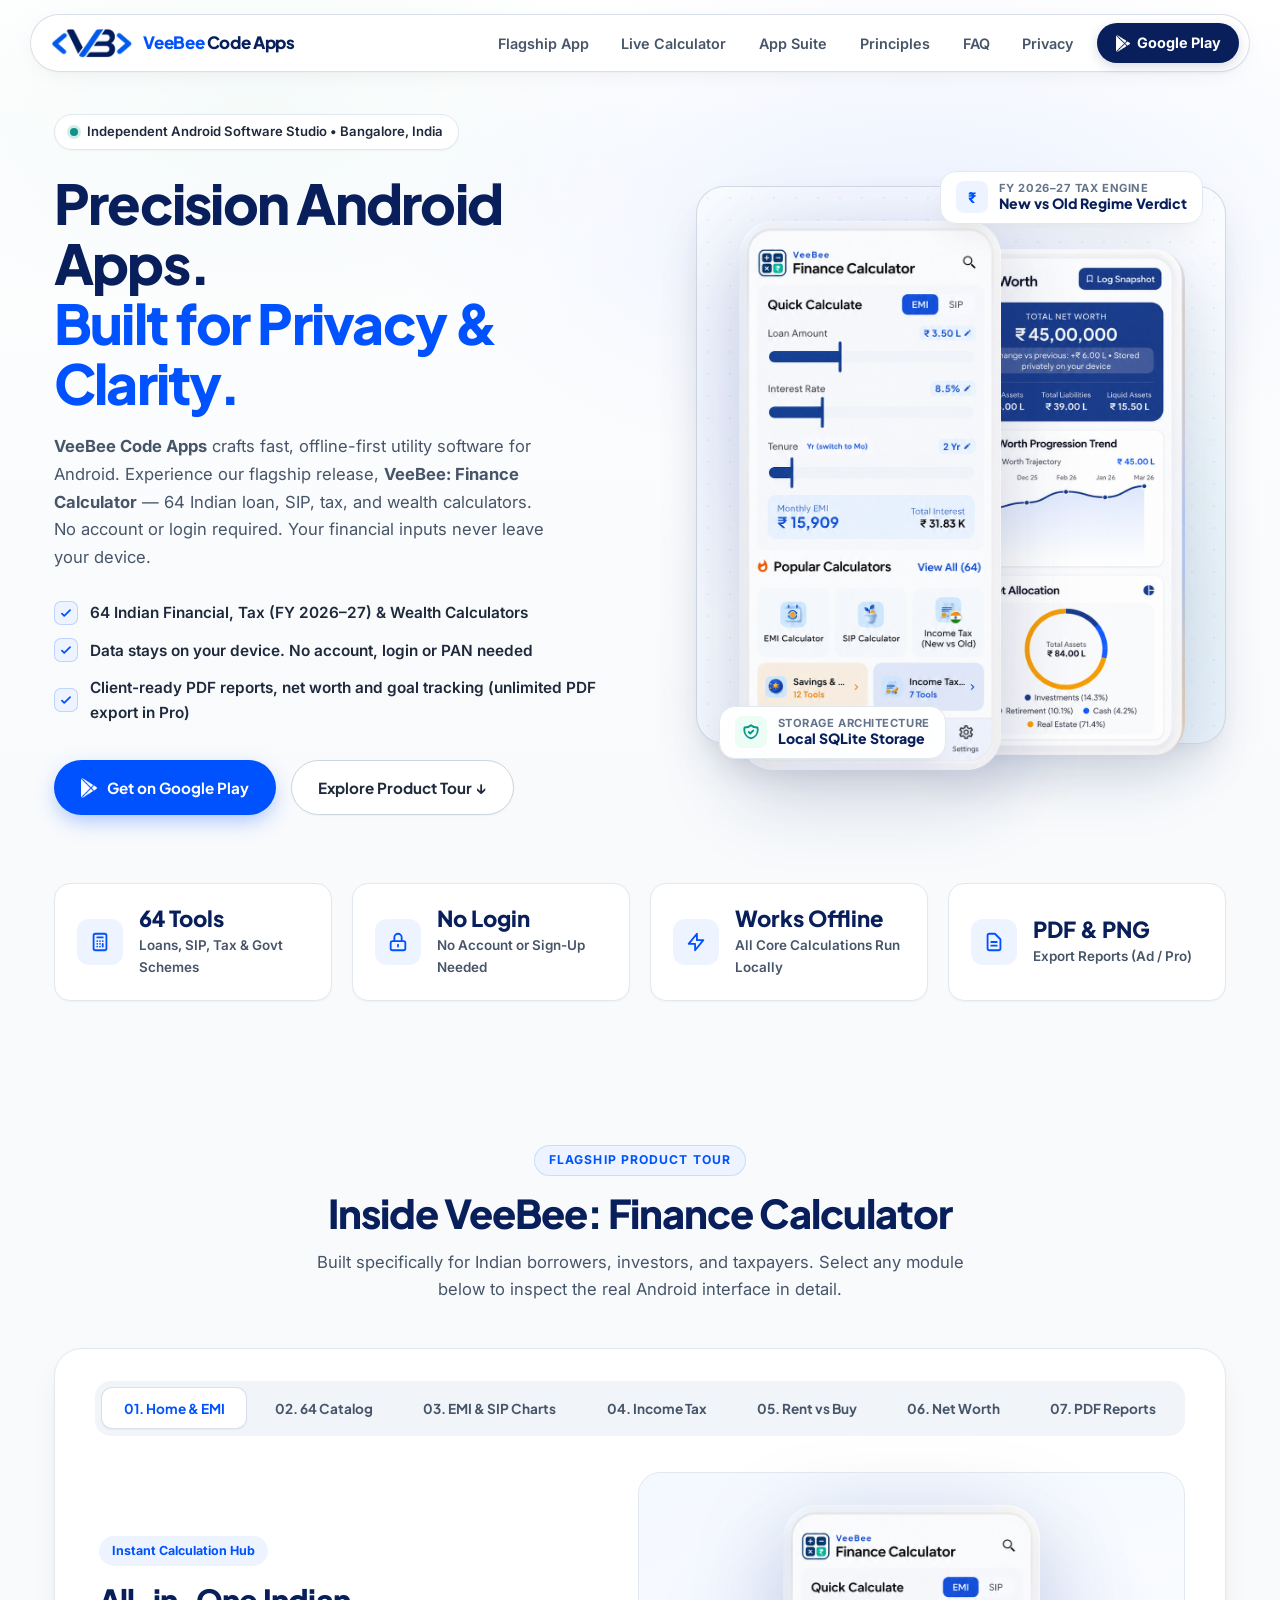
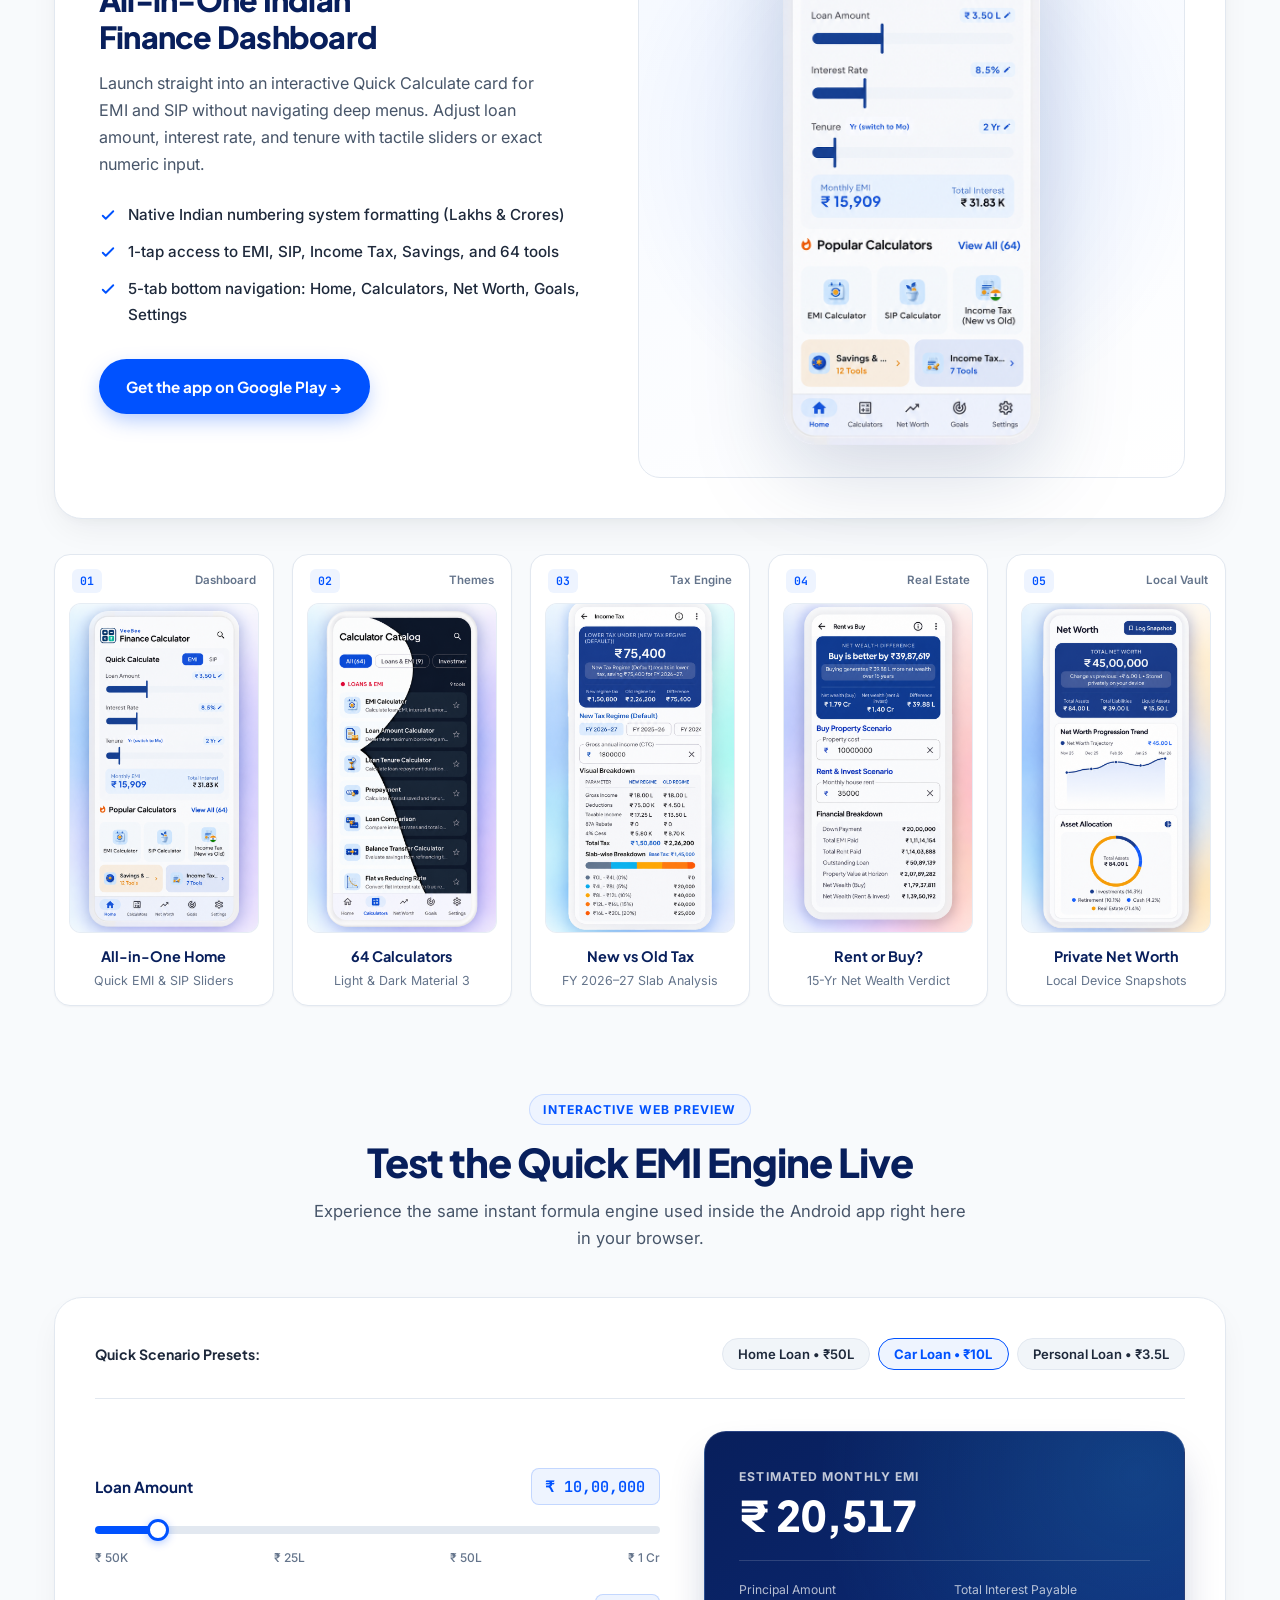
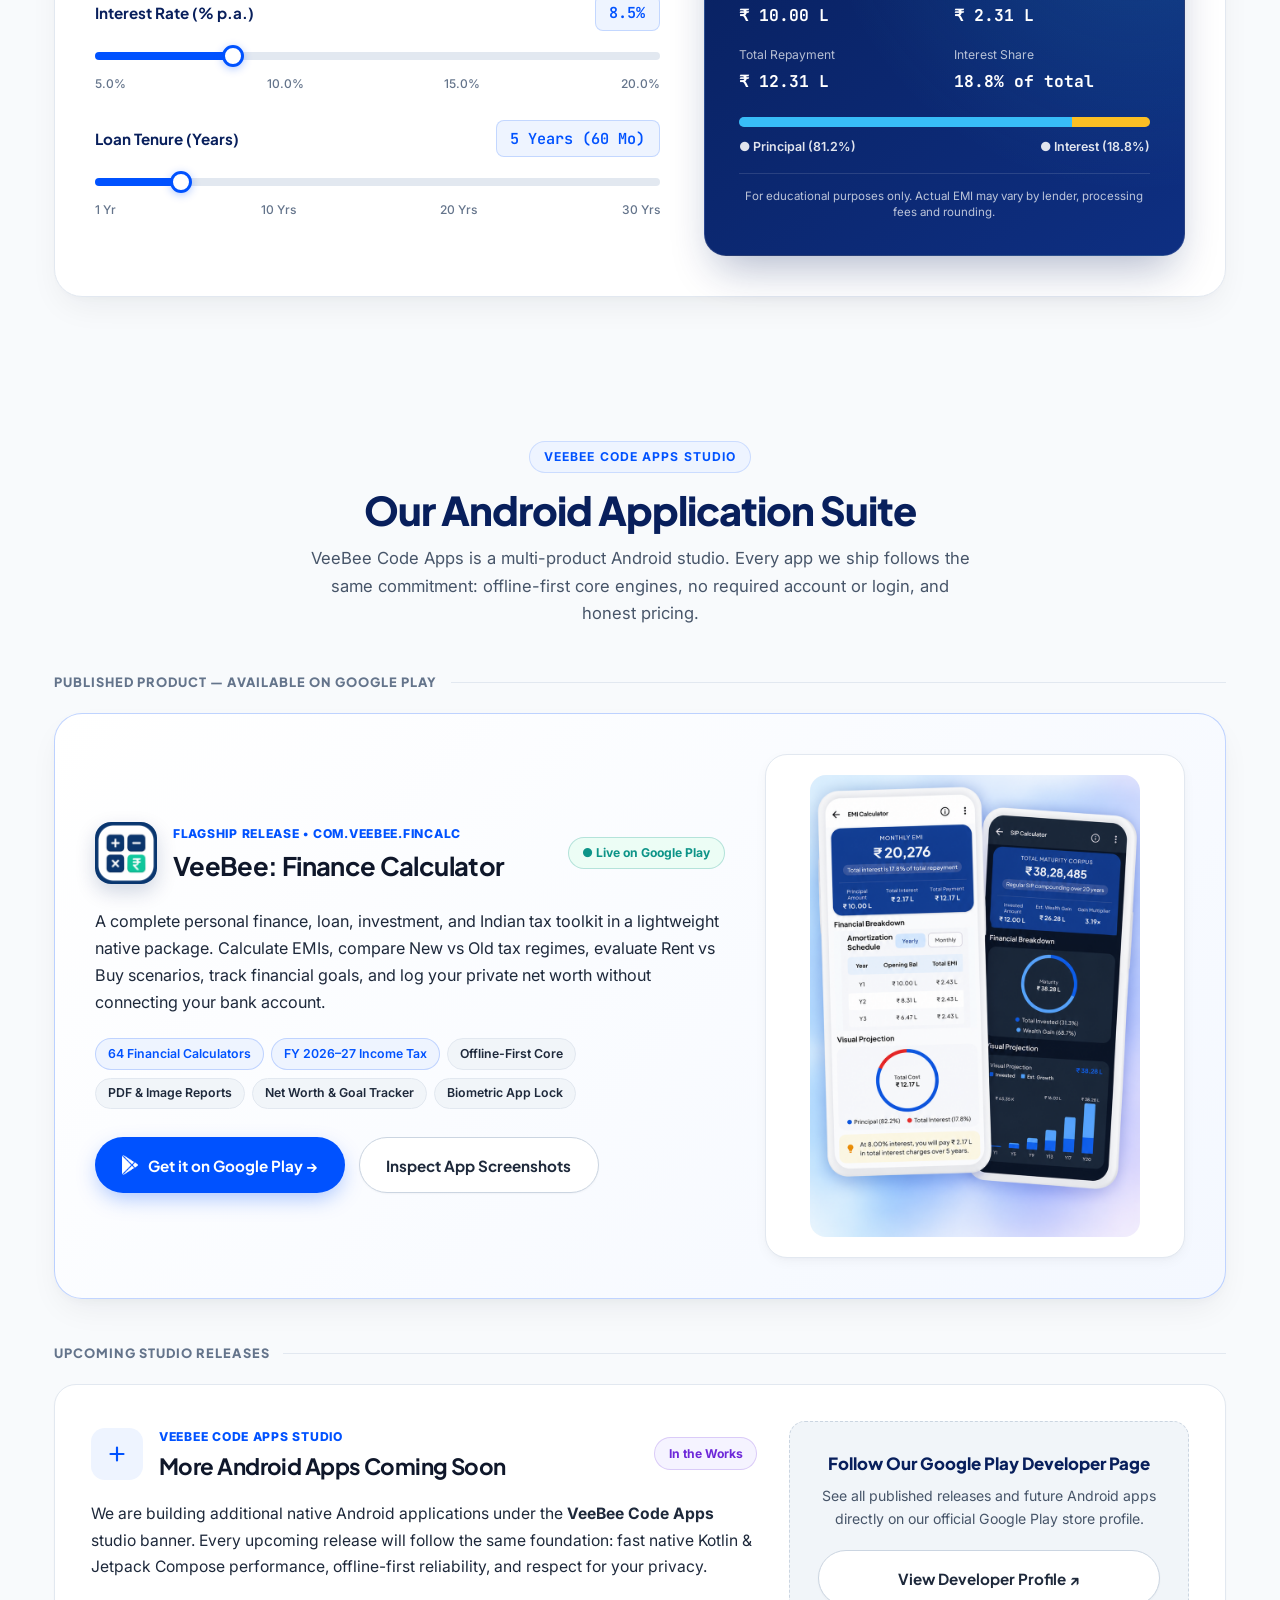
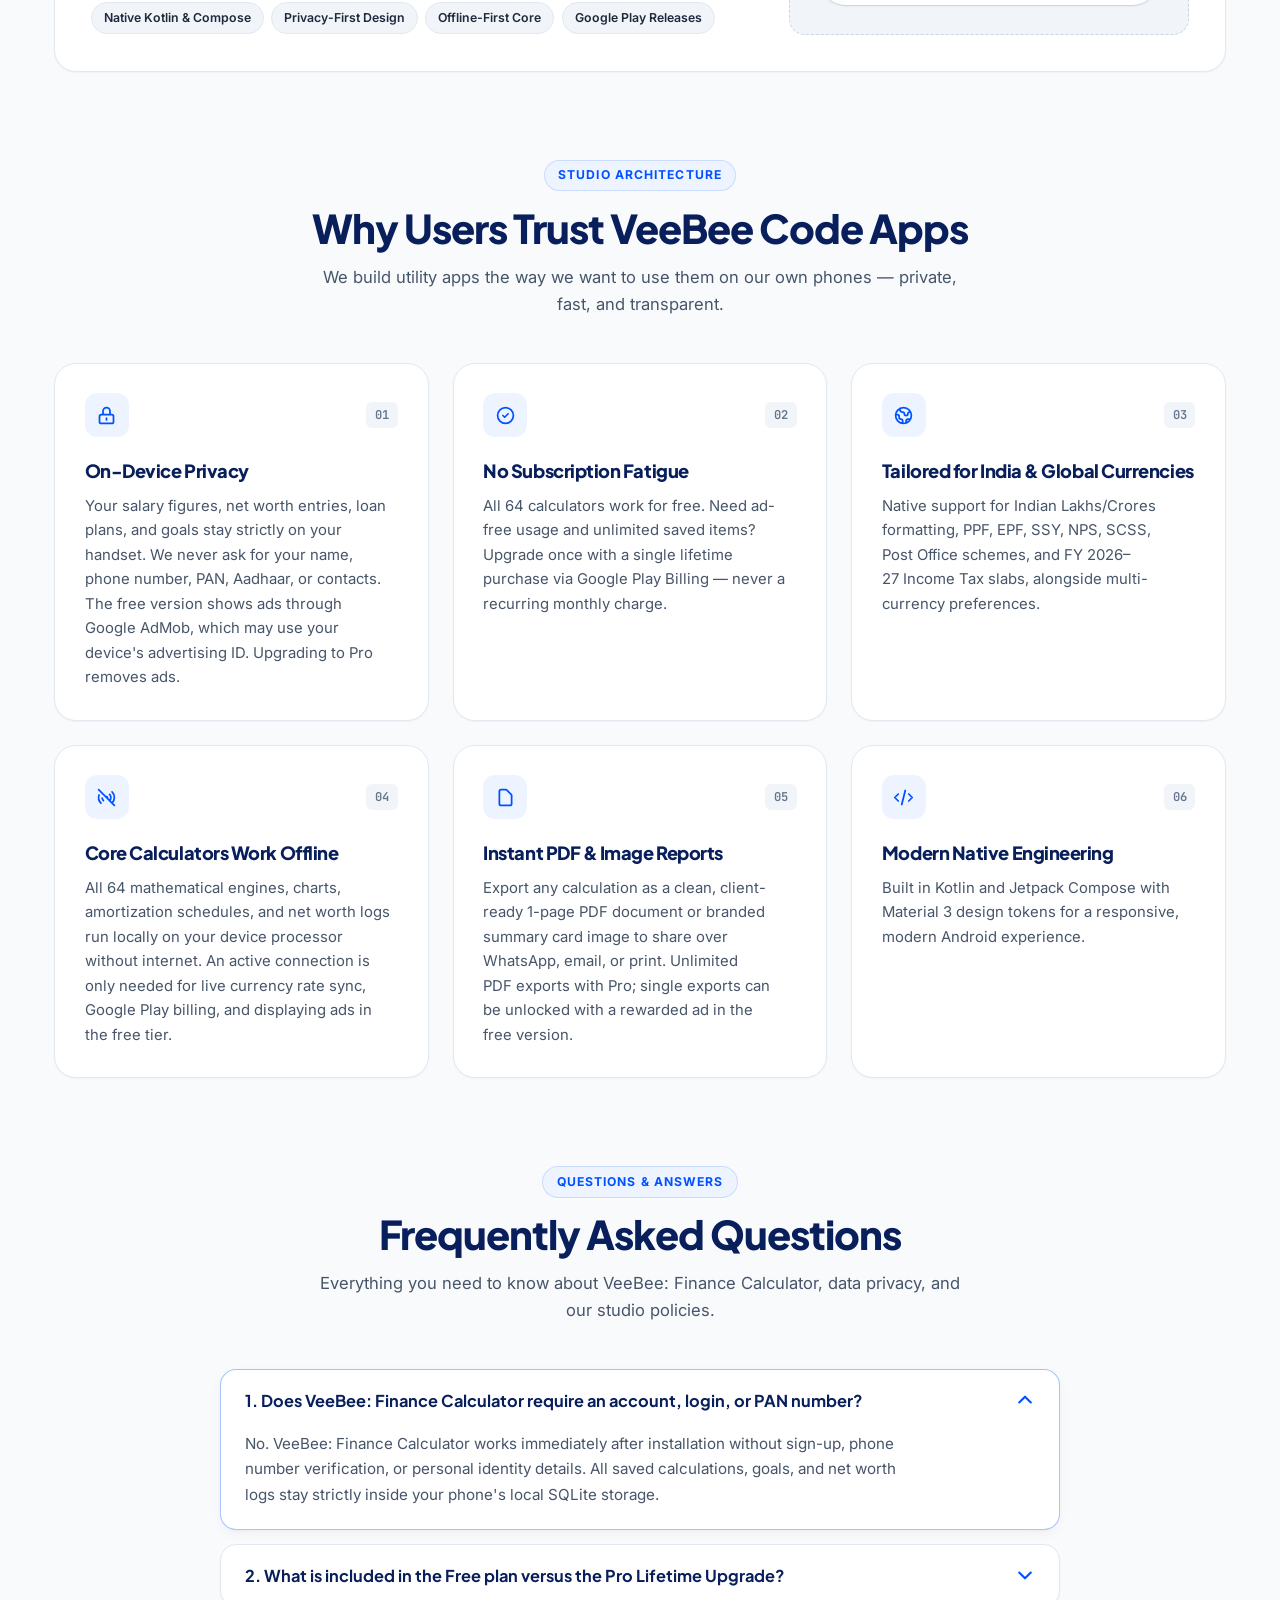
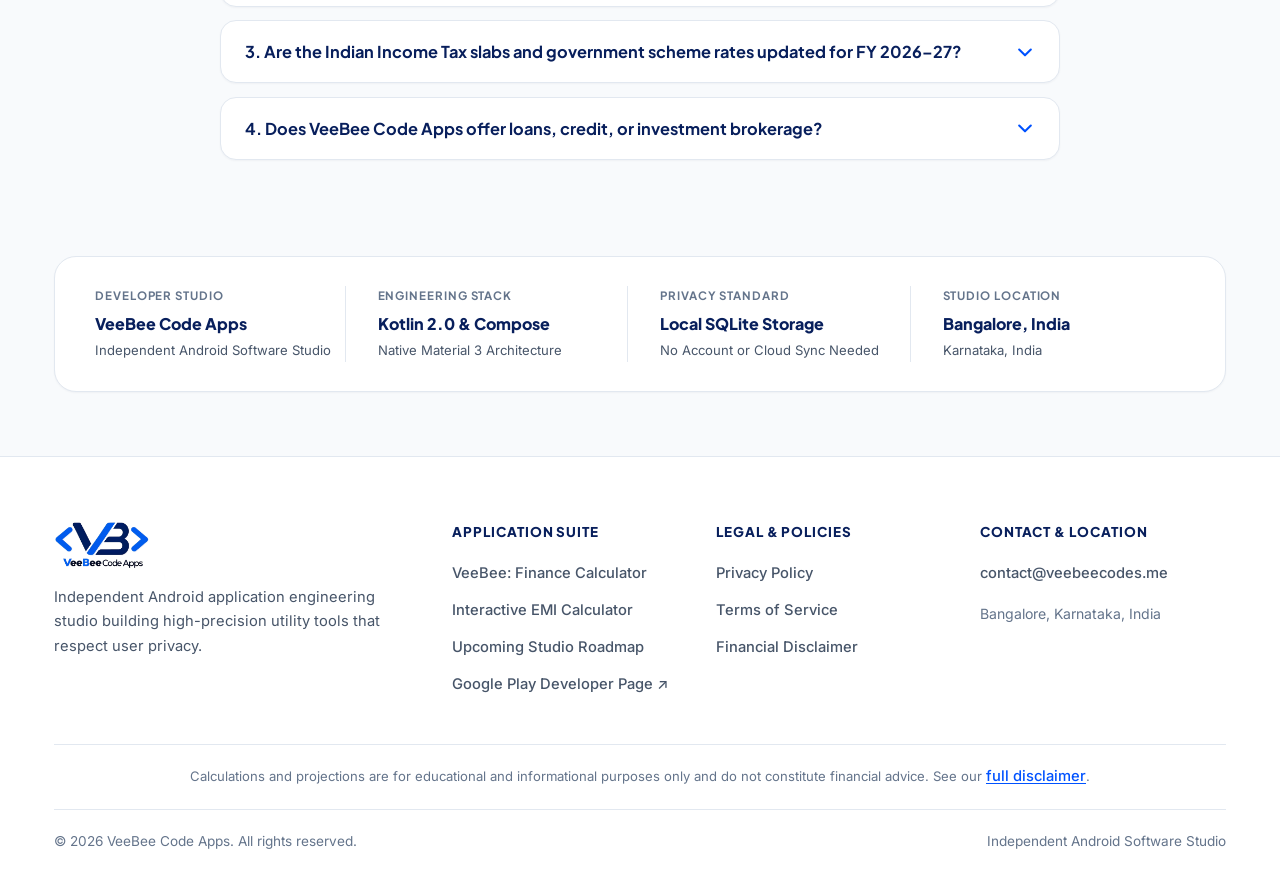
==== commit 104bb78d: "Part A: Accurate PDF export rules, offline claims, privacy policy audit, and footer polish" ====
--- a/index.html
+++ b/index.html
@@ -52,7 +52,7 @@
           "name": "What is included in the Free plan versus the Pro Lifetime Upgrade?",
           "acceptedAnswer": {
             "@type": "Answer",
-            "text": "All 64 financial calculators, interactive charts, light/dark themes, App Lock, and local backup/restore are available for everyone. The Free tier supports up to 10 saved calculations, 2 financial goals, 6 net worth items, and 2 payment reminders with non-intrusive ads. The one-time Pro Lifetime Upgrade removes all ads permanently and enables unlimited saved calculations, goals, net worth items, reminders, and instant PDF exports."
+            "text": "All 64 financial calculators, interactive charts, light/dark themes, App Lock, and local backup/restore are available for everyone. The Free tier supports up to 10 saved calculations, 2 financial goals, 6 net worth items, 2 payment reminders, and single PDF exports unlocked via rewarded ads (supported by Google AdMob). The one-time Pro Lifetime Upgrade removes all ads permanently and enables unlimited saved calculations, goals, net worth items, reminders, and instant PDF exports."
           }
         },
         {
@@ -141,13 +141,13 @@
             <span class="check-badge" aria-hidden="true">
               <svg fill="none" stroke="currentColor" viewBox="0 0 24 24" stroke-width="3"><path stroke-linecap="round" stroke-linejoin="round" d="M5 13l4 4L19 7"/></svg>
             </span>
-            <span>Local On-Device Storage — No Account, Login or PAN Required</span>
+            <span>Data stays on your device. No account, login or PAN needed</span>
           </li>
           <li>
             <span class="check-badge" aria-hidden="true">
               <svg fill="none" stroke="currentColor" viewBox="0 0 24 24" stroke-width="3"><path stroke-linecap="round" stroke-linejoin="round" d="M5 13l4 4L19 7"/></svg>
             </span>
-            <span>Client-Ready 1-Page PDF Reports, Net Worth &amp; Goal Tracking (Unlimited PDF export is part of Pro; the free plan includes limited exports)</span>
+            <span>Client-ready PDF reports, net worth and goal tracking (unlimited PDF export in Pro)</span>
           </li>
         </ul>
 
@@ -256,7 +256,7 @@
         </div>
         <div>
           <div class="metric-number">PDF &amp; PNG</div>
-          <div class="metric-label">Instant 1-Tap Report Export</div>
+          <div class="metric-label">Export Reports (Ad / Pro)</div>
         </div>
       </div>
     </section>
@@ -488,7 +488,7 @@
             <span class="panel-tag">Client &amp; Advisor Ready</span>
             <h3>Export Clean PDF &amp; Image Reports</h3>
             <p>
-              Share calculation summaries with family, clients, chartered accountants, or loan officers in one tap. Choose between a structured 1-page PDF report, a branded result card image, or formatted plain text. Unlimited PDF export is part of Pro; the free plan includes limited exports.
+              Share calculation summaries with family, clients, chartered accountants, or loan officers in one tap. Choose between a structured 1-page PDF report, a branded result card image, or formatted plain text. Unlimited PDF export is included with Pro; free users can unlock individual PDF exports by watching a short ad.
             </p>
             <ul class="panel-bullets">
               <li>
@@ -690,7 +690,7 @@
         <span class="section-eyebrow">VeeBee Code Apps Studio</span>
         <h2 class="section-title">Our Android Application Suite</h2>
         <p class="section-desc">
-          VeeBee Code Apps is a multi-product Android studio. Every app we ship follows the same commitment: offline-first functionality, no required account or login, and honest pricing.
+          VeeBee Code Apps is a multi-product Android studio. Every app we ship follows the same commitment: offline-first core engines, no required account or login, and honest pricing.
         </p>
       </div>
 
@@ -720,7 +720,7 @@
           <div class="chip-cloud" style="margin-bottom: 1.75rem;">
             <span class="chip chip-brand">64 Financial Calculators</span>
             <span class="chip chip-brand">FY 2026–27 Income Tax</span>
-            <span class="chip">Offline SQLite Storage</span>
+            <span class="chip">Offline-First Core</span>
             <span class="chip">PDF &amp; Image Reports</span>
             <span class="chip">Net Worth &amp; Goal Tracker</span>
             <span class="chip">Biometric App Lock</span>
@@ -772,7 +772,7 @@
           <div class="chip-cloud">
             <span class="chip">Native Kotlin &amp; Compose</span>
             <span class="chip">Privacy-First Design</span>
-            <span class="chip">Offline Capable</span>
+            <span class="chip">Offline-First Core</span>
             <span class="chip">Google Play Releases</span>
           </div>
         </div>
@@ -856,9 +856,9 @@
             </div>
             <span class="why-index">04</span>
           </div>
-          <h3>100% Offline Reliability</h3>
+          <h3>Core Calculators Work Offline</h3>
           <p>
-            Every calculation, chart, amortization schedule, and net worth snapshot runs locally on your device processor — even on an airplane or without mobile data.
+            All 64 mathematical engines, charts, amortization schedules, and net worth logs run locally on your device processor without internet. An active connection is only needed for live currency rate sync, Google Play billing, and displaying ads in the free tier.
           </p>
         </div>
 
@@ -873,7 +873,7 @@
           </div>
           <h3>Instant PDF &amp; Image Reports</h3>
           <p>
-            Export any calculation as a clean, client-ready 1-page PDF document or branded summary card image to share over WhatsApp, email, or print. Unlimited PDF export is part of Pro; the free plan includes limited exports.
+            Export any calculation as a clean, client-ready 1-page PDF document or branded summary card image to share over WhatsApp, email, or print. Unlimited PDF exports with Pro; single exports can be unlocked with a rewarded ad in the free version.
           </p>
         </div>
 
@@ -925,7 +925,7 @@
             </svg>
           </button>
           <div class="faq-answer">
-            All 64 financial calculators, interactive charts, light/dark themes, App Lock, and local backup/restore are available for everyone. The Free tier supports up to 10 saved calculations, 2 financial goals, 6 combined net worth items, and 2 payment reminders (supported by Google AdMob). The one-time <strong>Pro Lifetime Upgrade</strong> removes all ads permanently and enables unlimited saved calculations, goals, net worth items, reminders, and instant PDF exports.
+            All 64 financial calculators, interactive charts, light/dark themes, App Lock, and local backup/restore are available for everyone. The Free tier supports up to 10 saved calculations, 2 financial goals, 6 combined net worth items, 2 payment reminders, and single PDF exports unlocked via rewarded ads (supported by Google AdMob). The one-time <strong>Pro Lifetime Upgrade</strong> removes all ads permanently and enables unlimited saved calculations, goals, net worth items, reminders, and instant PDF exports.
           </div>
         </div>
 
@@ -988,7 +988,7 @@
         <div class="footer-brand">
           <img src="assets/logo-full.png" alt="VeeBee Code Apps Logo" class="footer-brand-logo" width="104" height="52" loading="lazy">
           <p>
-            Independent Android application engineering studio based in Bangalore, Karnataka, India. Building high-precision, offline-first software that respects user privacy.
+            Independent Android application engineering studio building high-precision utility tools that respect user privacy.
           </p>
         </div>
 
@@ -1015,7 +1015,6 @@
           <h5>Contact &amp; Location</h5>
           <ul>
             <li><a href="mailto:contact@veebeecodes.me">contact@veebeecodes.me</a></li>
-            <li><a href="https://veebeecodes.me">https://veebeecodes.me</a></li>
             <li style="color: var(--text-dim); font-size: 0.88rem; margin-top: 0.35rem;">
               Bangalore, Karnataka, India
             </li>
@@ -1029,7 +1028,7 @@
 
       <div class="footer-bottom">
         <div>&copy; 2026 VeeBee Code Apps. All rights reserved.</div>
-        <div>Independent Android Software Studio &bull; Bangalore, Karnataka, India</div>
+        <div>Independent Android Software Studio</div>
       </div>
     </div>
   </footer>
--- a/style.css
+++ b/style.css
@@ -1715,8 +1715,24 @@
   color: var(--brand-primary);
 }
 
+.footer-disclaimer {
+  padding: 1.25rem 0;
+  margin-top: 1.5rem;
+  border-top: 1px solid var(--border-subtle);
+  font-size: 0.82rem;
+  color: var(--text-dim);
+  text-align: center;
+  line-height: 1.6;
+}
+
+.footer-disclaimer a {
+  color: var(--brand-primary);
+  text-decoration: underline;
+  text-underline-offset: 2px;
+}
+
 .footer-bottom {
-  padding-top: 1.75rem;
+  padding-top: 1.25rem;
   border-top: 1px solid var(--border-subtle);
   display: flex;
   justify-content: space-between;
@@ -1725,22 +1741,6 @@
   gap: 1rem;
   font-size: 0.85rem;
   color: var(--text-dim);
-}
-
-.footer-disclaimer {
-  padding-top: 1.25rem;
-  margin-top: 1.25rem;
-  border-top: 1px solid var(--border-subtle);
-  font-size: 0.82rem;
-  color: var(--text-dim);
-  text-align: center;
-  line-height: 1.5;
-}
-
-.footer-disclaimer a {
-  color: var(--brand-primary);
-  text-decoration: underline;
-  text-underline-offset: 2px;
 }
 
 /* ==========================================================================
@@ -1917,6 +1917,12 @@
     padding-bottom: 0;
   }
 
+  .suite-tier-label span {
+    white-space: normal;
+    font-size: 0.72rem;
+    line-height: 1.3;
+  }
+
   .doc-content {
     padding: 1.5rem 1.25rem;
   }
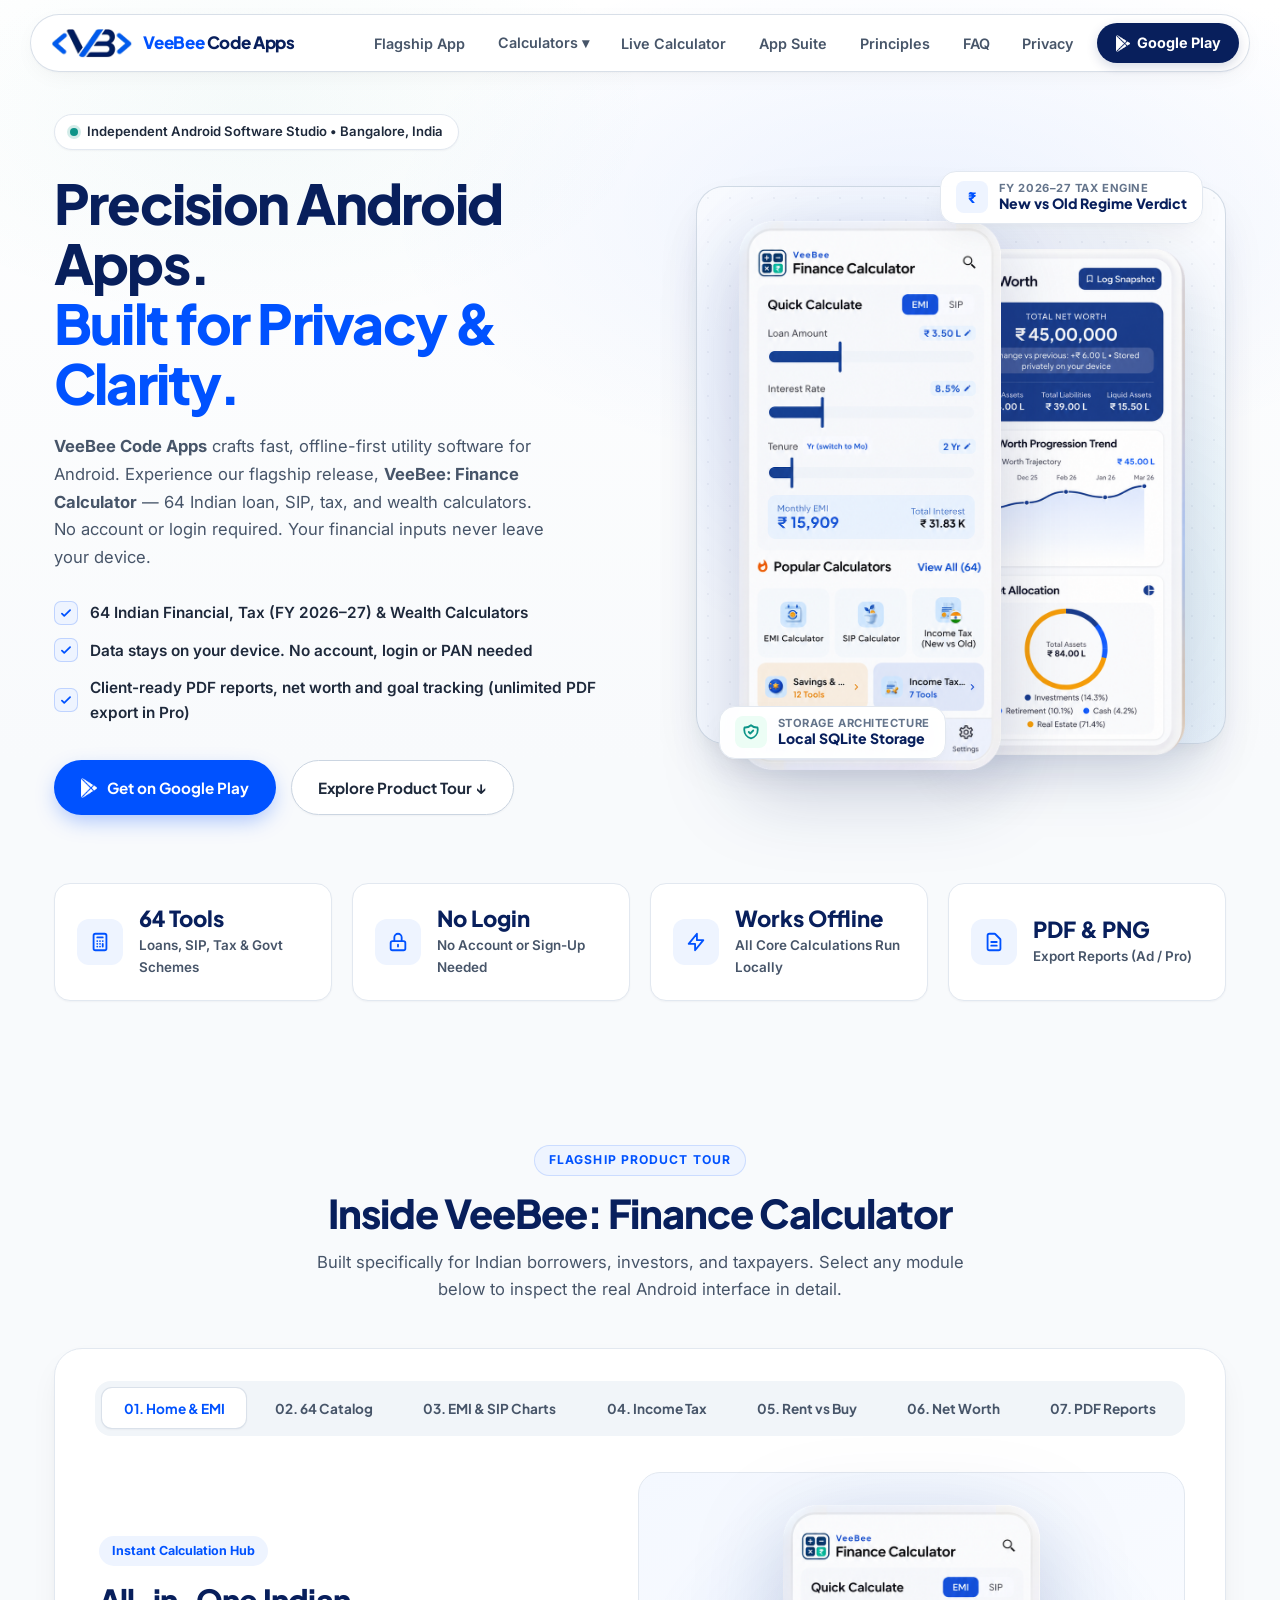
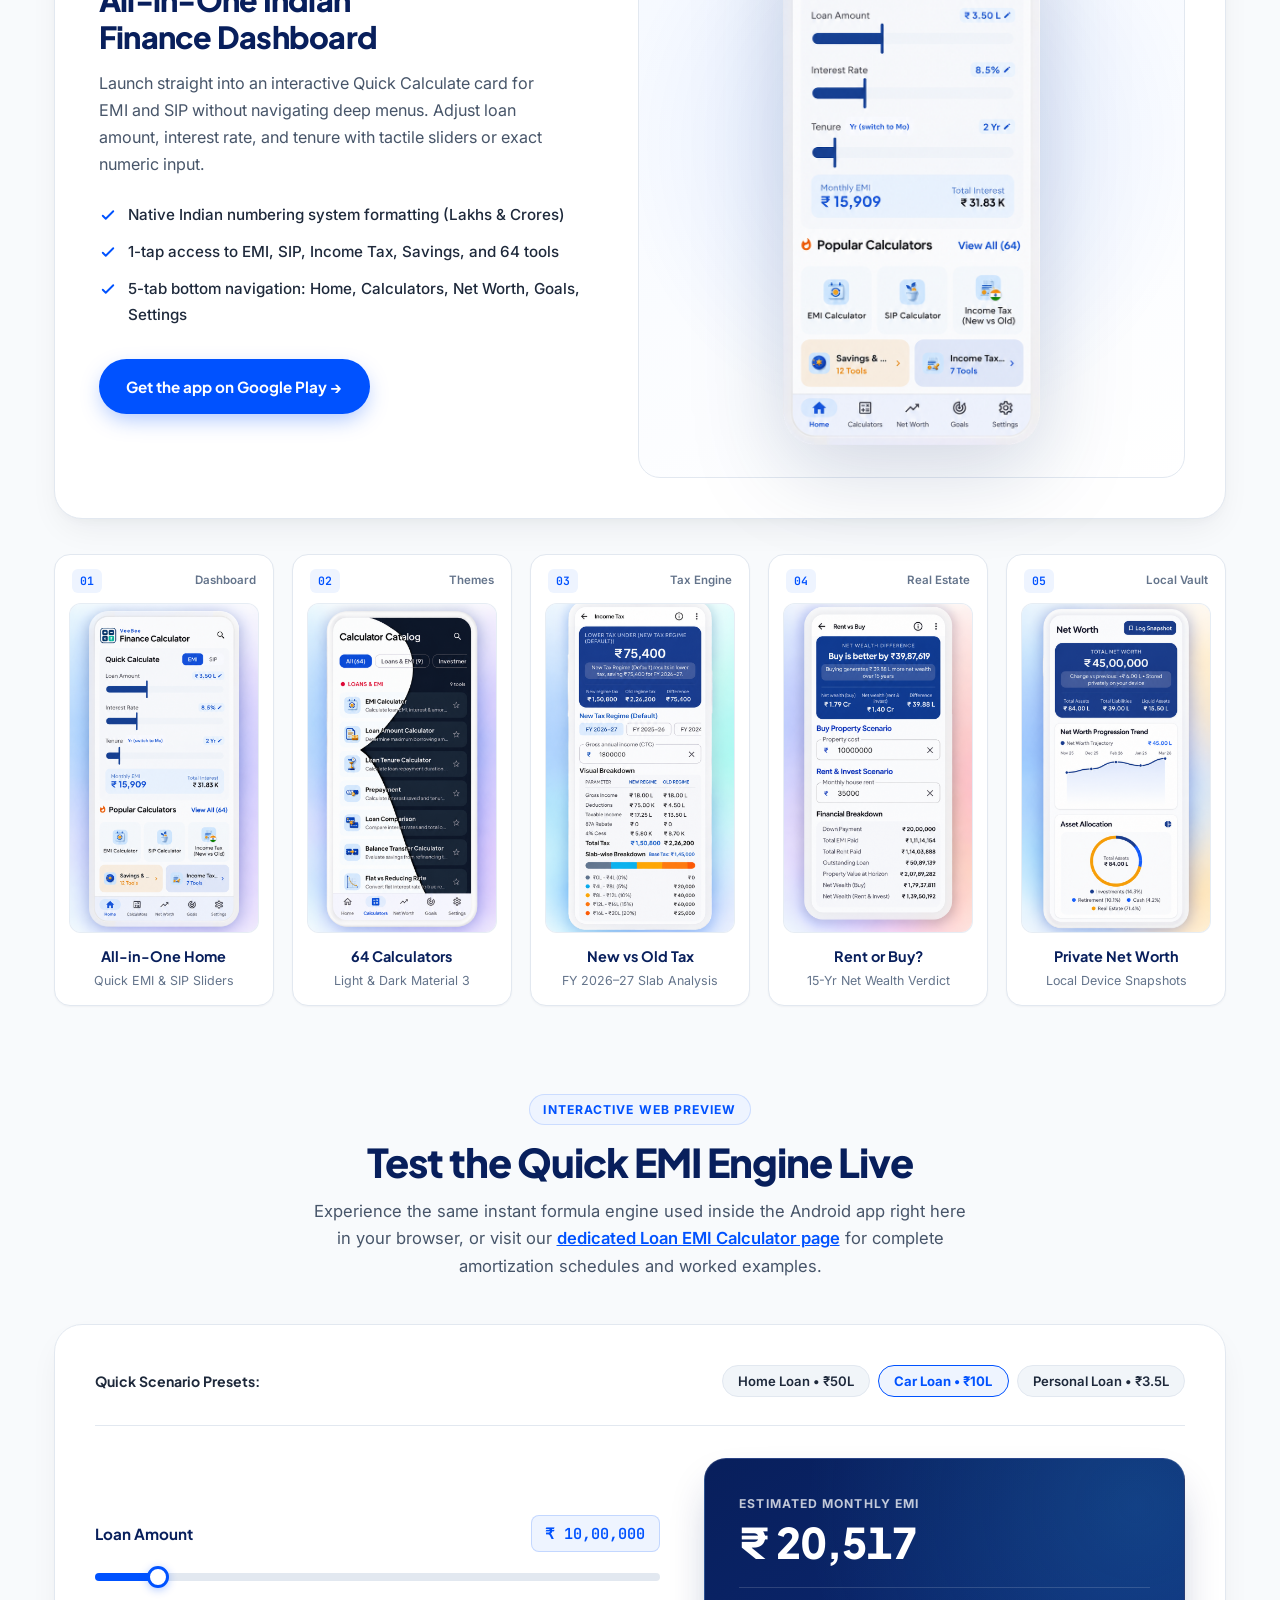
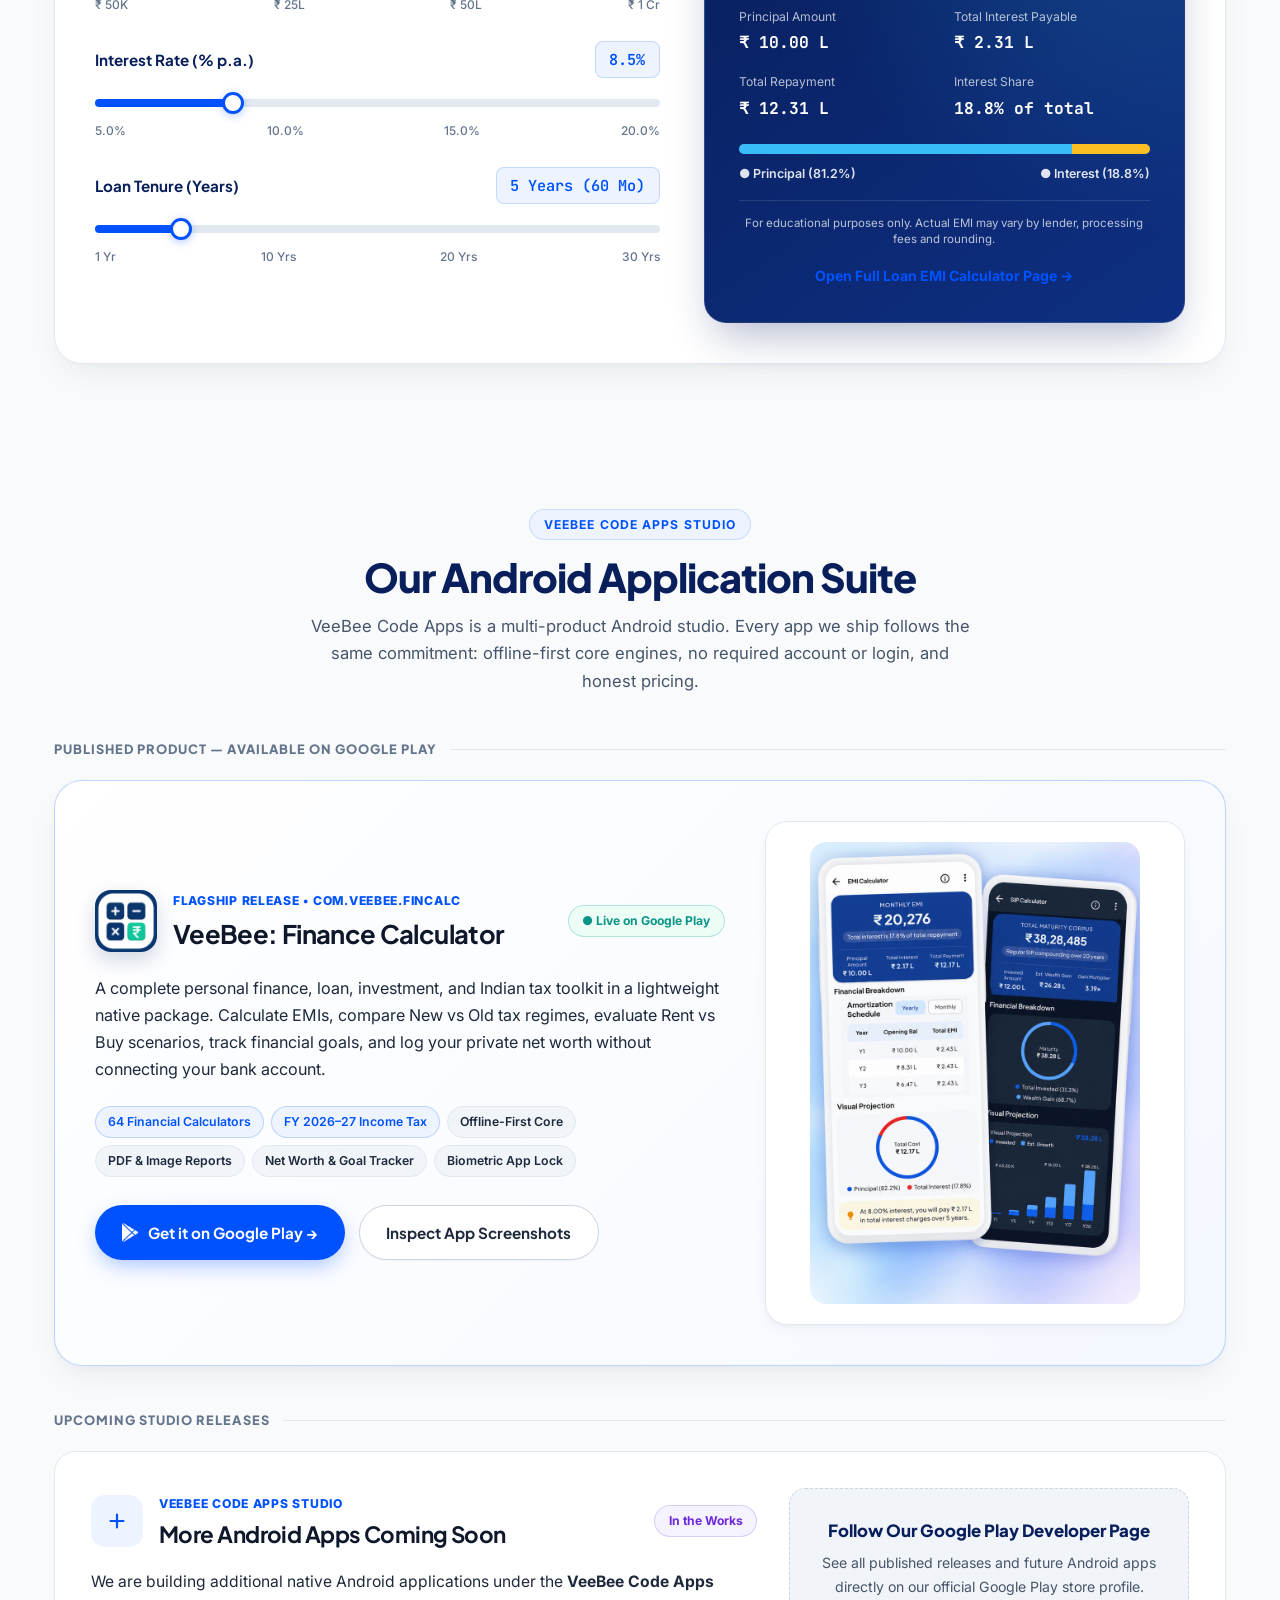
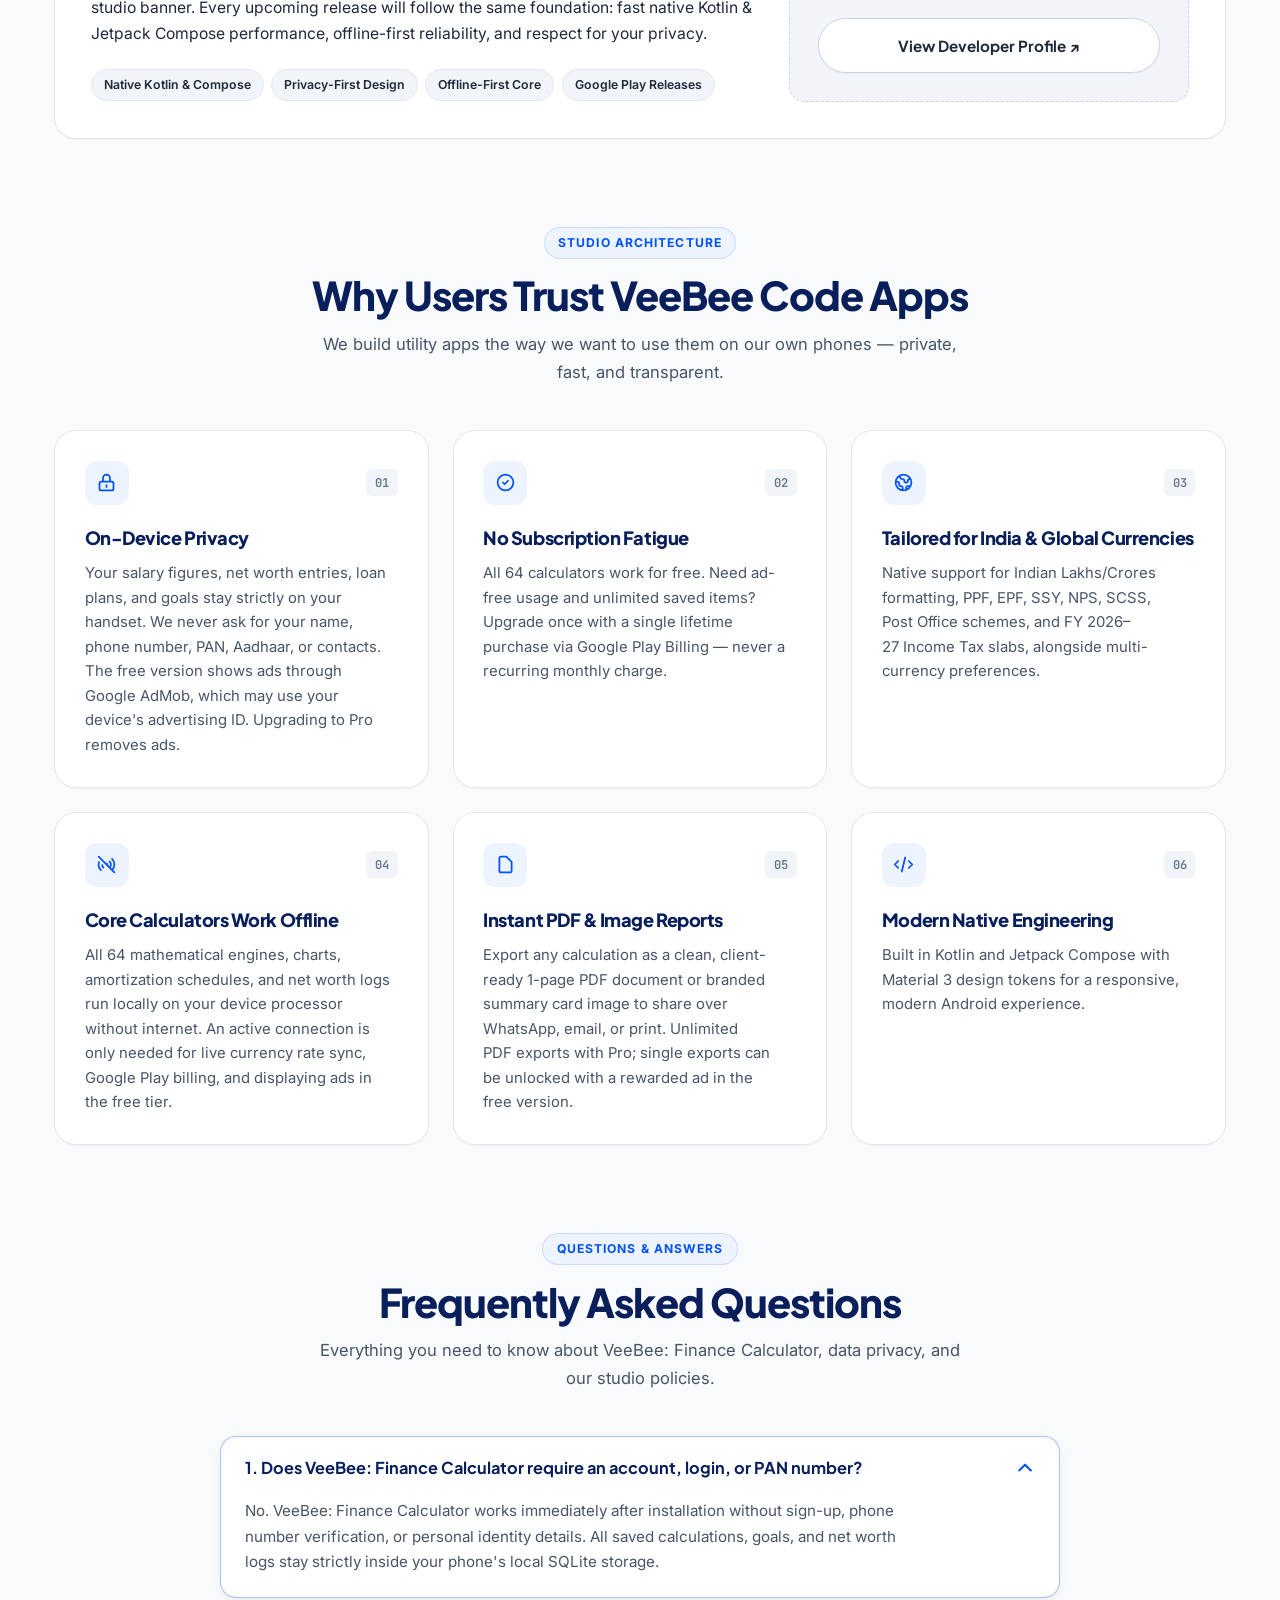
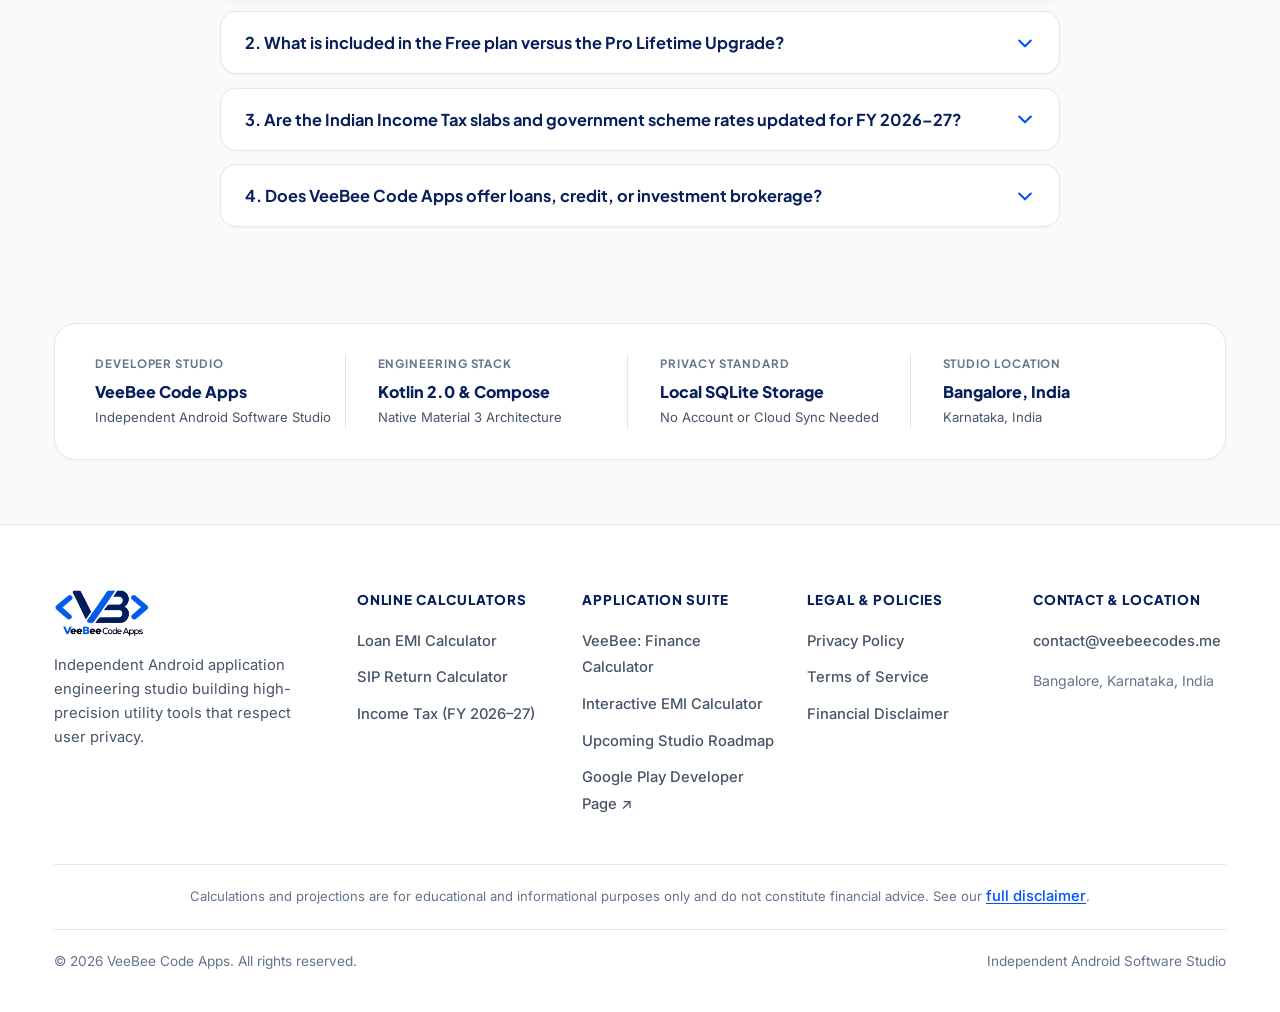
==== commit 102624a4: "Part B: Add SEO calculator pages for EMI, SIP, and Income Tax FY 2026-27 with verified client-side m" ====
--- a/index.html
+++ b/index.html
@@ -96,6 +96,14 @@
       </button>
       <ul class="nav-links" id="nav-links">
         <li><a href="#showcase" onclick="closeMenu()">Flagship App</a></li>
+        <li class="nav-dropdown">
+          <a href="emi-calculator.html" class="nav-dropdown-toggle">Calculators ▾</a>
+          <ul class="nav-dropdown-menu">
+            <li><a href="emi-calculator.html" onclick="closeMenu()">Loan EMI Calculator</a></li>
+            <li><a href="sip-calculator.html" onclick="closeMenu()">SIP Return Calculator</a></li>
+            <li><a href="income-tax-calculator-fy-2026-27.html" onclick="closeMenu()">Income Tax (FY 2026–27)</a></li>
+          </ul>
+        </li>
         <li><a href="#live-calculator" onclick="closeMenu()">Live Calculator</a></li>
         <li><a href="#apps" onclick="closeMenu()">App Suite</a></li>
         <li><a href="#why-veebee" onclick="closeMenu()">Principles</a></li>
@@ -586,7 +594,7 @@
         <span class="section-eyebrow">Interactive Web Preview</span>
         <h2 class="section-title">Test the Quick EMI Engine Live</h2>
         <p class="section-desc">
-          Experience the same instant formula engine used inside the Android app right here in your browser.
+          Experience the same instant formula engine used inside the Android app right here in your browser, or visit our <a href="emi-calculator.html" style="color: var(--brand-primary); font-weight: 600; text-decoration: underline;">dedicated Loan EMI Calculator page</a> for complete amortization schedules and worked examples.
         </p>
       </div>
 
@@ -679,6 +687,11 @@
             <div class="calc-disclaimer-note">
               For educational purposes only. Actual EMI may vary by lender, processing fees and rounding.
             </div>
+            <div style="margin-top: 0.85rem; text-align: center;">
+              <a href="emi-calculator.html" style="font-size: 0.88rem; font-weight: 700; color: var(--brand-primary); text-decoration: none; display: inline-flex; align-items: center; gap: 0.35rem;">
+                Open Full Loan EMI Calculator Page →
+              </a>
+            </div>
           </div>
         </div>
       </div>
@@ -993,6 +1006,15 @@
         </div>
 
         <div class="footer-col">
+          <h5>Online Calculators</h5>
+          <ul>
+            <li><a href="emi-calculator.html">Loan EMI Calculator</a></li>
+            <li><a href="sip-calculator.html">SIP Return Calculator</a></li>
+            <li><a href="income-tax-calculator-fy-2026-27.html">Income Tax (FY 2026–27)</a></li>
+          </ul>
+        </div>
+
+        <div class="footer-col">
           <h5>Application Suite</h5>
           <ul>
             <li><a href="https://play.google.com/store/apps/details?id=com.veebee.fincalc&amp;referrer=utm_source%3Dwebsite%26utm_medium%3Dweb%26utm_campaign%3Dhome_footer" target="_blank" rel="noopener">VeeBee: Finance Calculator</a></li>
--- a/style.css
+++ b/style.css
@@ -1665,8 +1665,8 @@
 
 .footer-grid {
   display: grid;
-  grid-template-columns: 1.6fr 1fr 1fr 1.1fr;
-  gap: 2.5rem;
+  grid-template-columns: 1.4fr repeat(4, 1fr);
+  gap: 2rem;
   margin-bottom: 3rem;
 }
 
@@ -1933,6 +1933,308 @@
   }
 }
 
+/* ==========================================================================
+   Navigation Dropdown & Breadcrumb
+   ========================================================================== */
+.nav-dropdown {
+  position: relative;
+}
+
+.nav-dropdown-toggle {
+  display: inline-flex;
+  align-items: center;
+  gap: 0.35rem;
+  cursor: pointer;
+}
+
+.nav-dropdown-menu {
+  display: none;
+  position: absolute;
+  top: 100%;
+  left: 0;
+  min-width: 250px;
+  background: #FFFFFF;
+  border: 1px solid var(--border-subtle);
+  border-radius: var(--radius-md);
+  box-shadow: 0 12px 28px -4px rgba(15, 23, 42, 0.12), 0 4px 12px -2px rgba(15, 23, 42, 0.06);
+  padding: 0.5rem;
+  margin-top: 0.35rem;
+  list-style: none;
+  z-index: 1000;
+}
+
+.nav-dropdown:hover .nav-dropdown-menu,
+.nav-dropdown:focus-within .nav-dropdown-menu {
+  display: block;
+}
+
+.nav-dropdown-menu li {
+  margin: 0;
+}
+
+.nav-dropdown-menu a {
+  display: block;
+  padding: 0.6rem 0.9rem;
+  border-radius: var(--radius-sm);
+  color: var(--text-dark);
+  font-size: 0.88rem;
+  font-weight: 600;
+  text-decoration: none;
+  transition: background 0.15s ease, color 0.15s ease;
+}
+
+.nav-dropdown-menu a:hover,
+.nav-dropdown-menu a.active {
+  background: var(--bg-ice);
+  color: var(--brand-primary);
+}
+
+@media (max-width: 960px) {
+  .nav-dropdown-menu {
+    position: static;
+    display: block;
+    box-shadow: none;
+    border: none;
+    background: transparent;
+    padding: 0.25rem 0 0.25rem 1rem;
+    margin-top: 0;
+  }
+}
+
+.breadcrumb-nav {
+  margin: 1.5rem 0 1rem;
+  font-size: 0.88rem;
+  color: var(--text-dim);
+}
+
+.breadcrumb-list {
+  display: flex;
+  align-items: center;
+  flex-wrap: wrap;
+  gap: 0.5rem;
+  list-style: none;
+  padding: 0;
+  margin: 0;
+}
+
+.breadcrumb-list a {
+  color: var(--brand-primary);
+  text-decoration: none;
+  font-weight: 600;
+}
+
+.breadcrumb-list a:hover {
+  text-decoration: underline;
+}
+
+.breadcrumb-sep {
+  color: var(--text-dim);
+  font-size: 0.8rem;
+}
+
+.breadcrumb-current {
+  color: var(--text-muted);
+  font-weight: 600;
+}
+
+/* ==========================================================================
+   Calculator Controls & Inputs
+   ========================================================================== */
+.calc-input-row {
+  display: flex;
+  align-items: center;
+  gap: 0.6rem;
+}
+
+.calc-number-input {
+  width: 130px;
+  padding: 0.38rem 0.65rem;
+  border: 1px solid var(--border-color);
+  border-radius: var(--radius-sm);
+  font-family: 'Plus Jakarta Sans', sans-serif;
+  font-size: 0.92rem;
+  font-weight: 700;
+  color: var(--brand-navy);
+  background: #FFFFFF;
+  text-align: right;
+  transition: border-color 0.15s ease, box-shadow 0.15s ease;
+}
+
+.calc-number-input:focus {
+  outline: none;
+  border-color: var(--brand-primary);
+  box-shadow: 0 0 0 3px rgba(37, 99, 235, 0.15);
+}
+
+/* Tax Calculator Specific Styles */
+.tax-toggle-group {
+  display: inline-flex;
+  background: var(--bg-ice);
+  border: 1px solid var(--border-subtle);
+  border-radius: var(--radius-full);
+  padding: 0.25rem;
+  gap: 0.25rem;
+  flex-wrap: wrap;
+}
+
+.tax-toggle-btn {
+  background: transparent;
+  border: none;
+  border-radius: var(--radius-full);
+  padding: 0.45rem 1rem;
+  font-family: 'Plus Jakarta Sans', sans-serif;
+  font-size: 0.86rem;
+  font-weight: 700;
+  color: var(--text-muted);
+  cursor: pointer;
+  transition: background 0.15s ease, color 0.15s ease, box-shadow 0.15s ease;
+}
+
+.tax-toggle-btn.is-active {
+  background: #FFFFFF;
+  color: var(--brand-navy);
+  box-shadow: 0 2px 6px rgba(15, 23, 42, 0.08);
+}
+
+.regime-comparison-grid {
+  display: grid;
+  grid-template-columns: 1fr 1fr;
+  gap: 1.25rem;
+  margin-top: 1.5rem;
+}
+
+.regime-card {
+  background: #FFFFFF;
+  border: 1px solid var(--border-subtle);
+  border-radius: var(--radius-md);
+  padding: 1.25rem;
+  position: relative;
+  transition: border-color 0.18s ease, box-shadow 0.18s ease;
+}
+
+.regime-card.is-recommended {
+  border-color: var(--brand-primary);
+  box-shadow: 0 6px 18px -4px rgba(37, 99, 235, 0.15);
+}
+
+.regime-badge {
+  display: inline-block;
+  padding: 0.25rem 0.65rem;
+  border-radius: var(--radius-full);
+  font-size: 0.75rem;
+  font-weight: 700;
+  text-transform: uppercase;
+  letter-spacing: 0.04em;
+  margin-bottom: 0.75rem;
+}
+
+.regime-badge-recommended {
+  background: rgba(37, 99, 235, 0.12);
+  color: var(--brand-primary);
+}
+
+.regime-badge-alt {
+  background: var(--bg-ice);
+  color: var(--text-muted);
+}
+
+.regime-tax-total {
+  font-family: 'Plus Jakarta Sans', sans-serif;
+  font-size: 1.75rem;
+  font-weight: 800;
+  color: var(--brand-navy);
+  margin-bottom: 0.5rem;
+}
+
+.slab-table {
+  width: 100%;
+  border-collapse: collapse;
+  margin-top: 1rem;
+  font-size: 0.88rem;
+}
+
+.slab-table th,
+.slab-table td {
+  padding: 0.6rem 0.85rem;
+  text-align: left;
+  border-bottom: 1px solid var(--border-subtle);
+}
+
+.slab-table th {
+  font-weight: 700;
+  color: var(--text-dark);
+  background: var(--bg-ice);
+}
+
+.slab-table td:last-child,
+.slab-table th:last-child {
+  text-align: right;
+}
+
+.worked-example-card {
+  background: #FFFFFF;
+  border: 1px solid var(--border-subtle);
+  border-radius: var(--radius-md);
+  padding: 1.75rem;
+  margin-top: 1.5rem;
+}
+
+.formula-display {
+  background: var(--bg-ice);
+  border-left: 4px solid var(--brand-primary);
+  padding: 1rem 1.25rem;
+  border-radius: var(--radius-xs);
+  font-family: ui-monospace, SFMono-Regular, Menlo, Monaco, Consolas, monospace;
+  font-size: 0.95rem;
+  font-weight: 600;
+  color: var(--brand-navy);
+  margin: 1rem 0;
+  overflow-x: auto;
+}
+
+.calc-app-cta-banner {
+  background: linear-gradient(135deg, rgba(37, 99, 235, 0.06) 0%, rgba(15, 23, 42, 0.03) 100%);
+  border: 1px solid var(--border-subtle);
+  border-radius: var(--radius-lg);
+  padding: 2.25rem;
+  margin: 3.5rem 0 2rem;
+  display: flex;
+  align-items: center;
+  justify-content: space-between;
+  gap: 2rem;
+  flex-wrap: wrap;
+}
+
+.calc-app-cta-text h3 {
+  font-family: 'Plus Jakarta Sans', sans-serif;
+  font-size: 1.35rem;
+  font-weight: 800;
+  color: var(--brand-navy);
+  margin-bottom: 0.5rem;
+}
+
+.calc-app-cta-text p {
+  color: var(--text-muted);
+  font-size: 0.95rem;
+  margin: 0;
+  max-width: 600px;
+}
+
+@media (max-width: 768px) {
+  .regime-comparison-grid {
+    grid-template-columns: 1fr;
+  }
+  .calc-app-cta-banner {
+    padding: 1.5rem;
+    flex-direction: column;
+    align-items: stretch;
+  }
+  .calc-number-input {
+    width: 105px;
+    font-size: 0.85rem;
+  }
+}
+
 @media (prefers-reduced-motion: reduce) {
   *, *::before, *::after {
     animation-duration: 0.01ms !important;
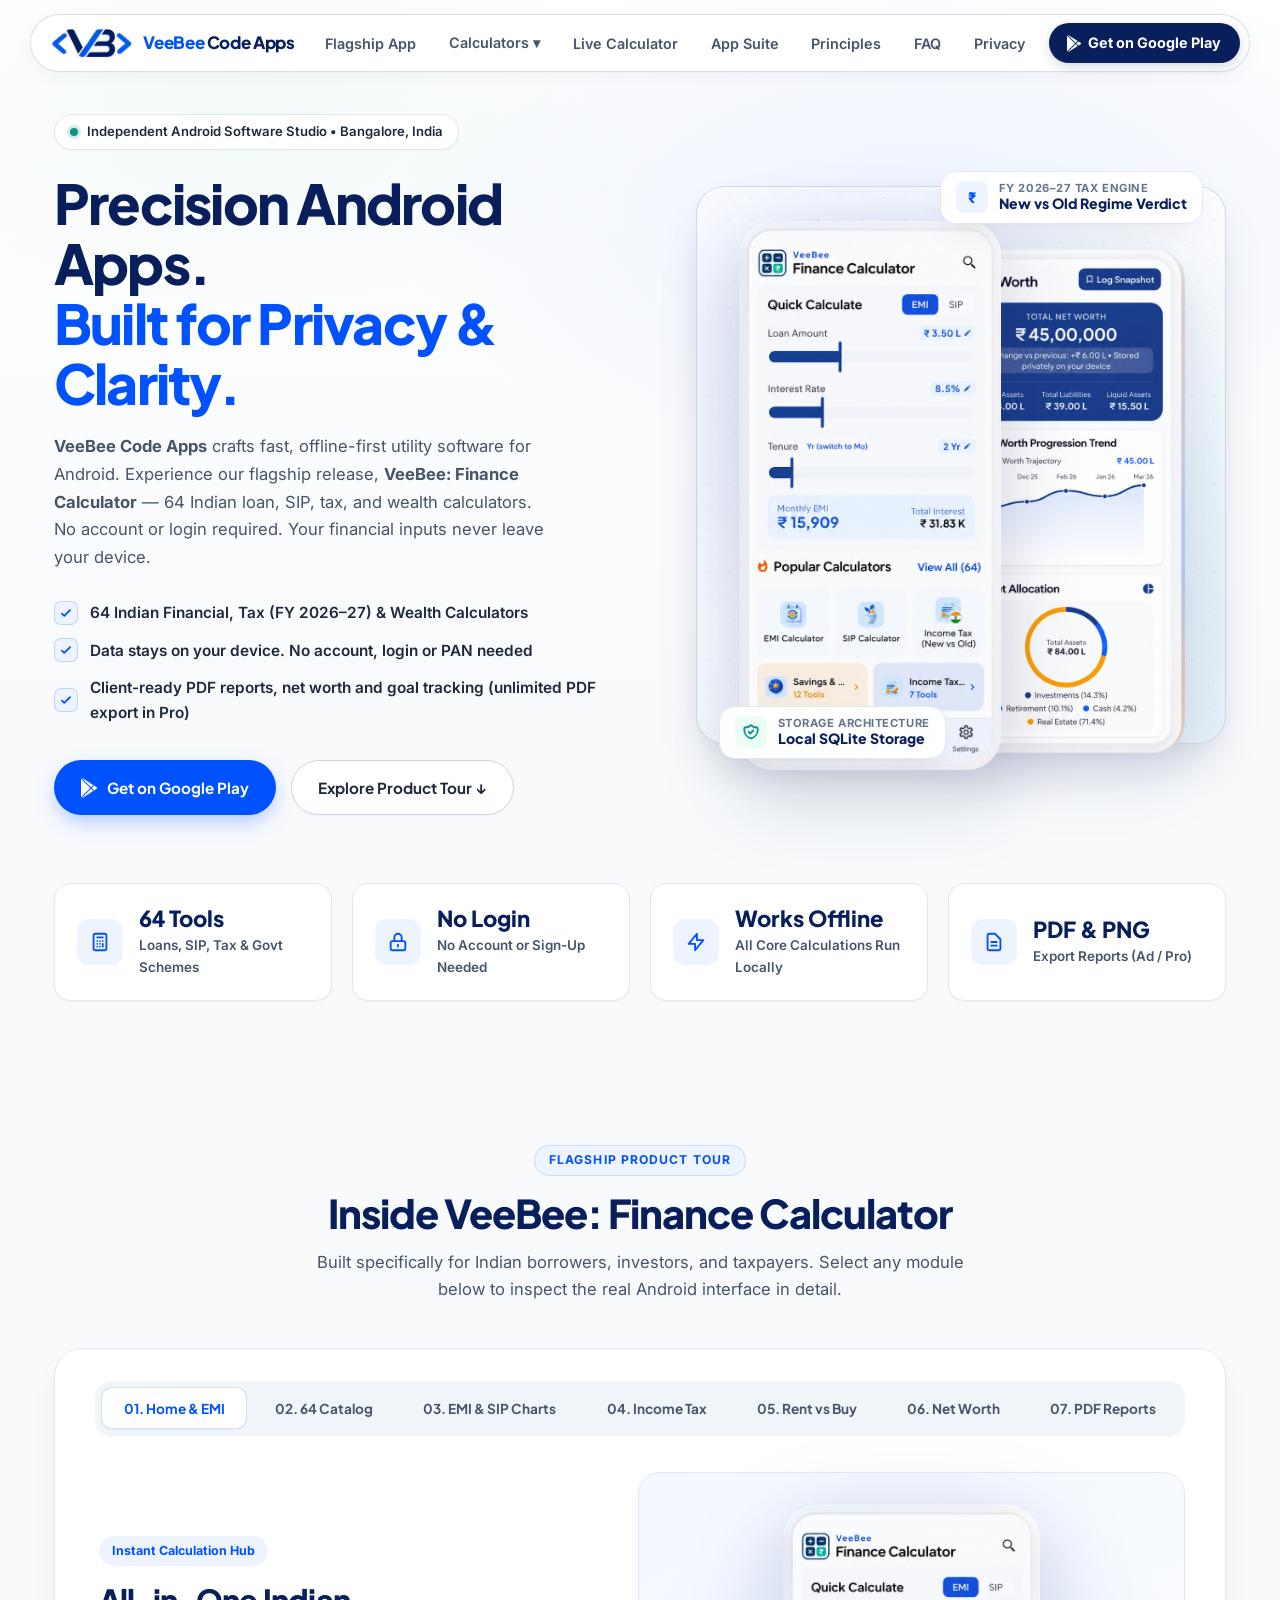
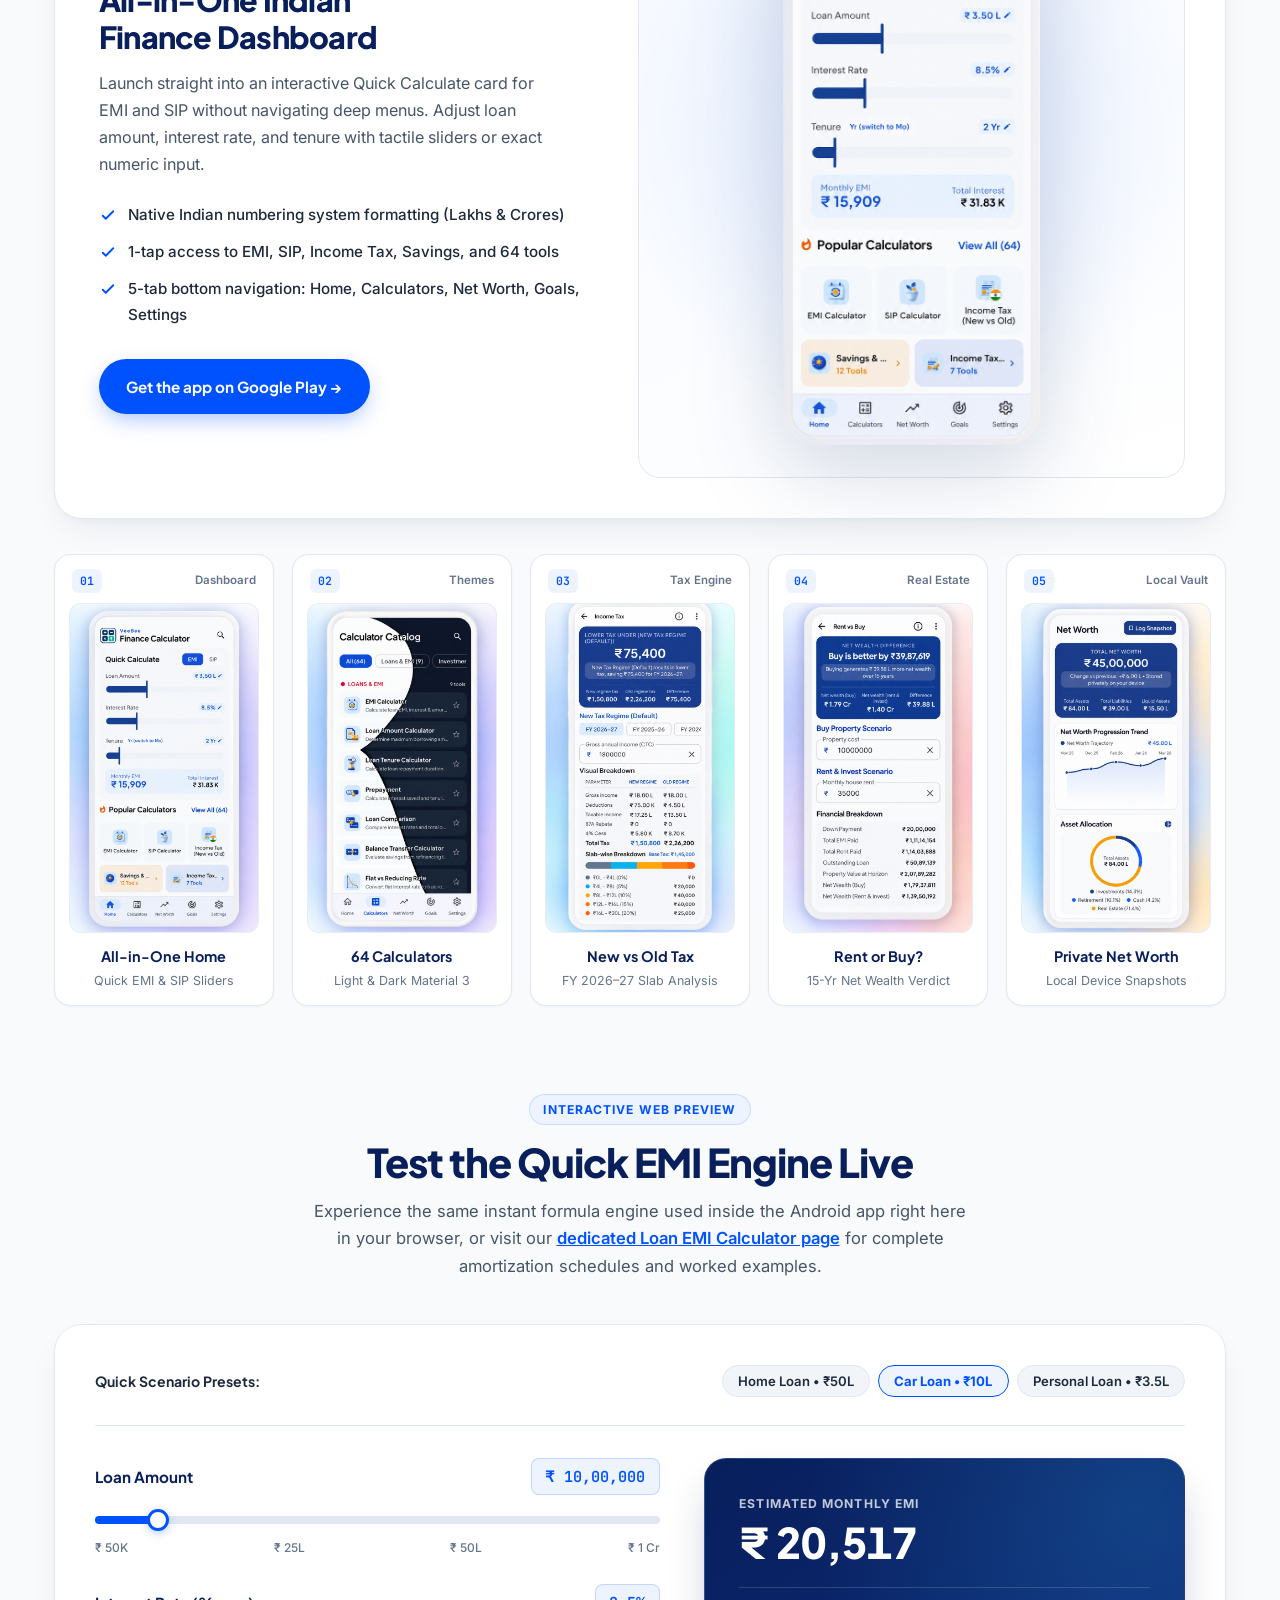
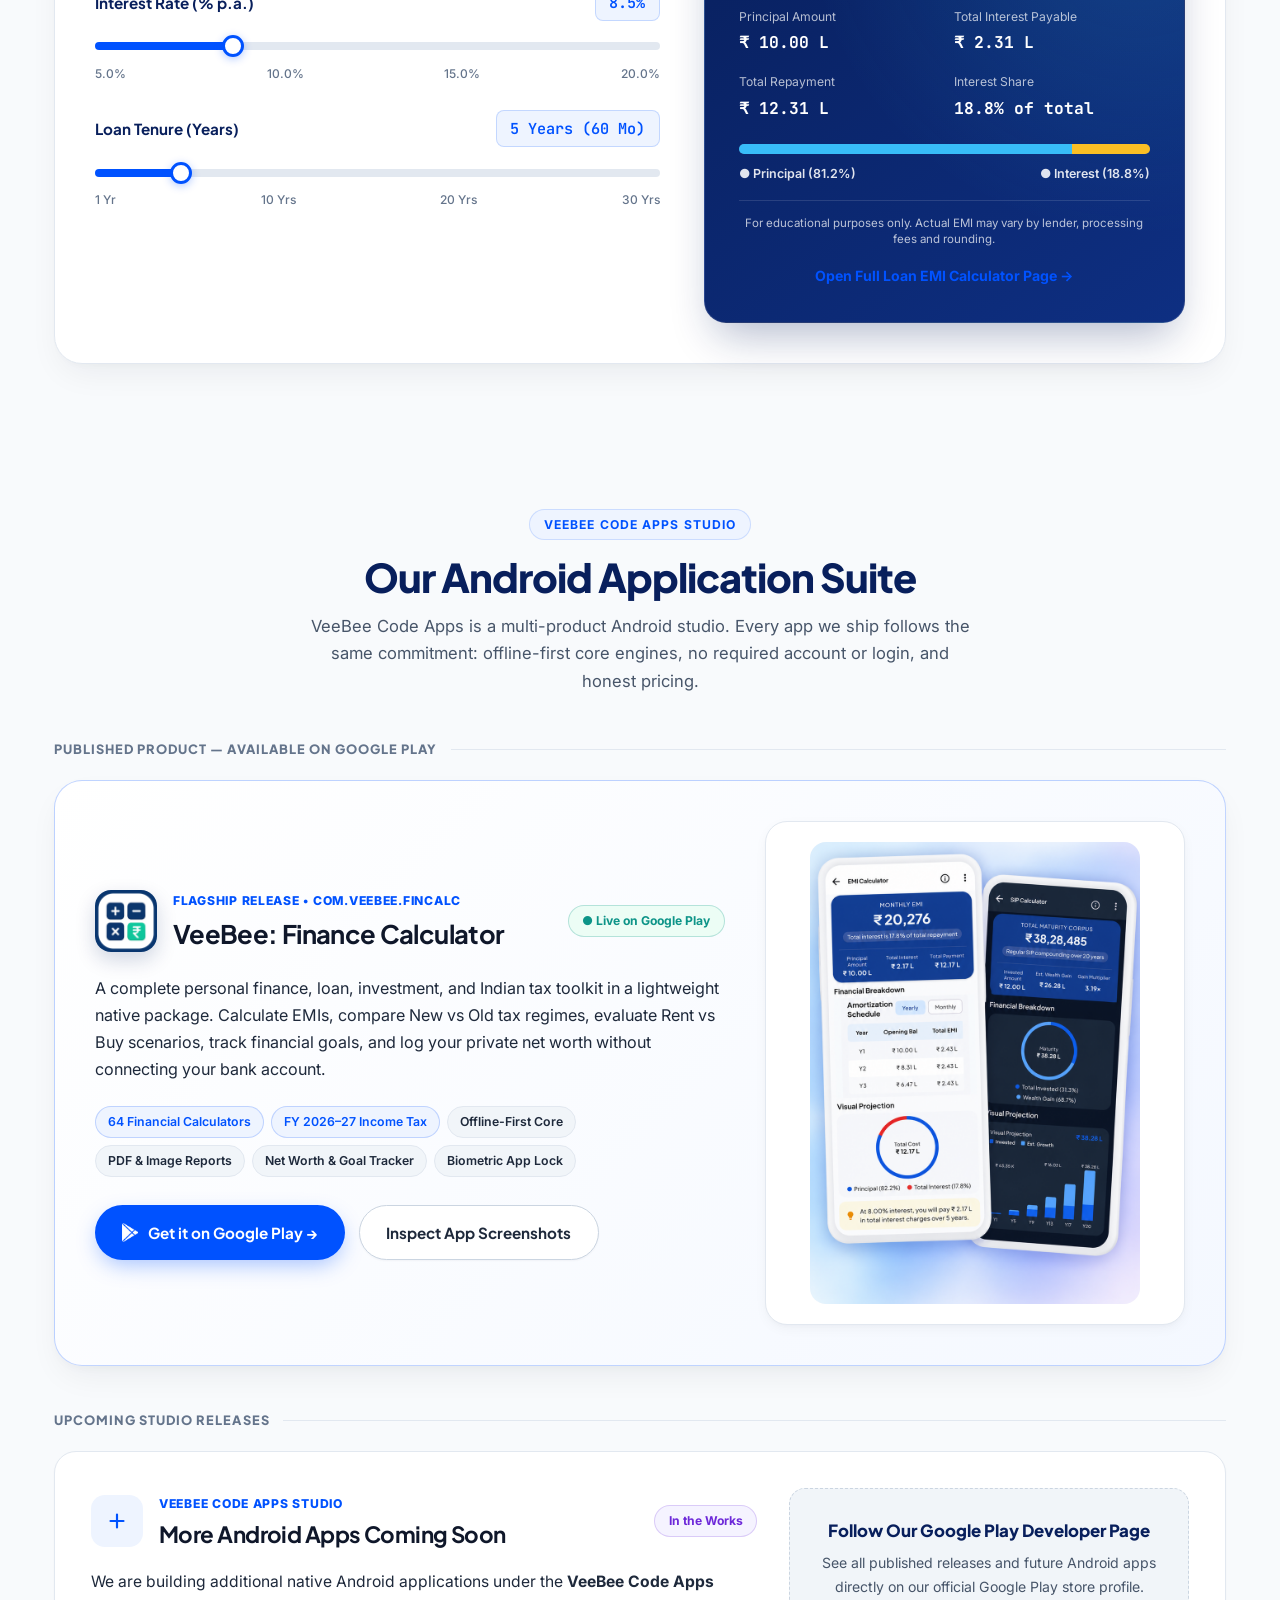
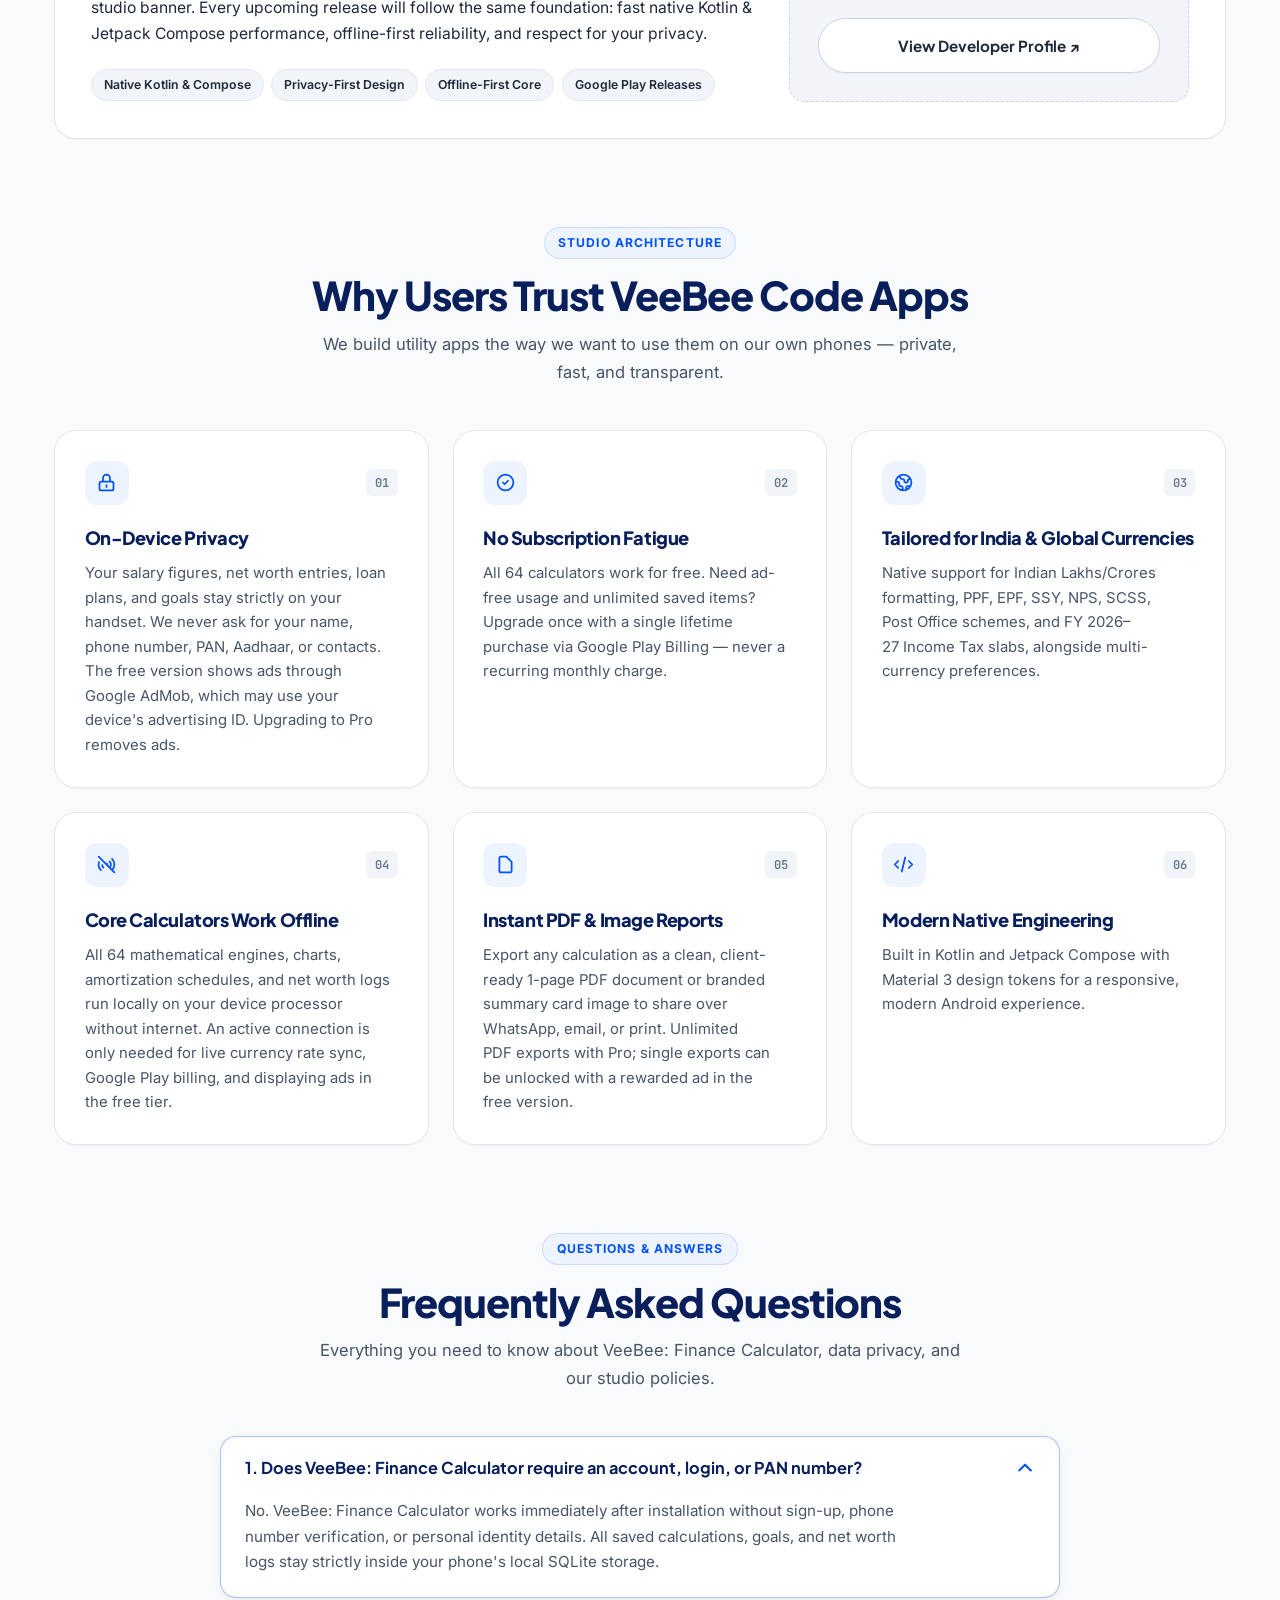
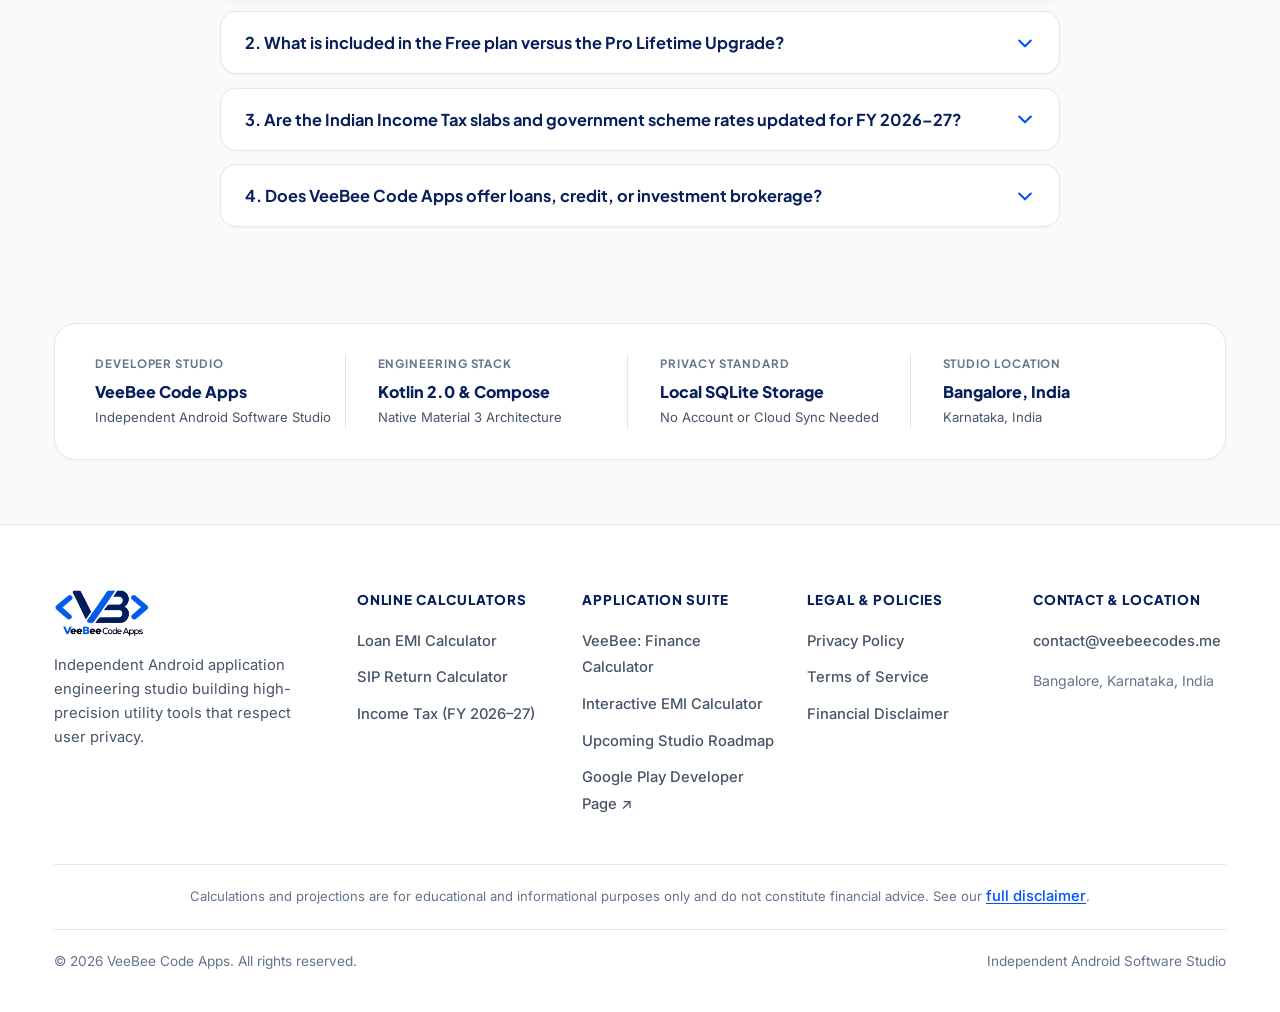
==== commit a27ddd01: "Part C: Terminology, layout contrast, mobile selectors, single formatted inputs, and hero mockup fix" ====
--- a/index.html
+++ b/index.html
@@ -60,7 +60,7 @@
           "name": "Are the Indian Income Tax slabs and government scheme rates updated for FY 2026-27?",
           "acceptedAnswer": {
             "@type": "Answer",
-            "text": "Yes. The Income Tax Calculator supports side-by-side comparison of the New Tax Regime (Default) and Old Tax Regime for FY 2026-27, FY 2025-26, and FY 2024-25, including Section 87A rebates, standard deductions, and slab-wise breakdowns, alongside PPF, EPF, SSY, NPS, and Post Office schemes."
+            "text": "Yes. Income tax slabs and rules for FY 2026-27 (Tax Year 2026-27 under the Income-tax Act, 2025), FY 2025-26, and FY 2024-25 are built into the app's calculation engine, enabling side-by-side comparison of the New and Old Tax Regimes with Section 87A rebates and standard deductions. Government savings scheme interest rates (such as PPF, EPF, SSY, SCSS, and Post Office schemes) are pre-loaded with current statutory defaults, and every rate can be customized and edited directly by the user to reflect any quarterly revisions. Rates and rules change; verify with official sources before filing or investing."
           }
         },
         {
@@ -112,7 +112,7 @@
         <li>
           <a href="https://play.google.com/store/apps/details?id=com.veebee.fincalc&amp;referrer=utm_source%3Dwebsite%26utm_medium%3Dweb%26utm_campaign%3Dhome_hero" target="_blank" rel="noopener" class="nav-cta">
             <img src="assets/google-play-white.png" alt="" width="14" height="17" class="gp-icon-img" aria-hidden="true">
-            Google Play
+            <span>Get on Google Play</span>
           </a>
         </li>
       </ul>
@@ -950,7 +950,7 @@
             </svg>
           </button>
           <div class="faq-answer">
-            Yes. The Income Tax Calculator supports side-by-side comparison of the New Tax Regime (Default) and Old Tax Regime for FY 2026–27, FY 2025–26, and FY 2024–25, including Section 87A rebates, standard deductions, and slab-wise breakdowns, alongside PPF, EPF, SSY, NPS, and Post Office schemes.
+            Yes. Income tax slabs and rules for FY 2026–27 (Tax Year 2026–27 under the Income-tax Act, 2025), FY 2025–26, and FY 2024–25 are built into the app's calculation engine, enabling side-by-side comparison of the New and Old Tax Regimes with Section 87A rebates and standard deductions. Government savings scheme interest rates (such as PPF, EPF, SSY, SCSS, and Post Office schemes) are pre-loaded with current statutory defaults, and every rate can be customized and edited directly by the user to reflect any quarterly revisions. Rates and rules change; verify with official sources before filing or investing.
           </div>
         </div>
 
--- a/style.css
+++ b/style.css
@@ -1022,7 +1022,7 @@
   display: grid;
   grid-template-columns: 1.08fr 0.92fr;
   gap: 2.75rem;
-  align-items: center;
+  align-items: start;
 }
 
 .slider-group {
@@ -1590,6 +1590,8 @@
   border-radius: var(--radius-lg);
   padding: 3rem;
   box-shadow: var(--shadow-sm);
+  overflow-wrap: break-word;
+  word-break: break-word;
 }
 
 .doc-content h1 {
@@ -1621,6 +1623,7 @@
   font-size: 0.98rem;
   color: var(--text-secondary);
   line-height: 1.72;
+  overflow-wrap: break-word;
 }
 
 .doc-content p {
@@ -1641,6 +1644,7 @@
   font-weight: 600;
   text-decoration: underline;
   text-underline-offset: 2px;
+  overflow-wrap: break-word;
 }
 
 .doc-content code {
@@ -1650,6 +1654,8 @@
   color: var(--brand-primary);
   padding: 0.15rem 0.45rem;
   border-radius: 6px;
+  overflow-wrap: break-word;
+  word-break: break-word;
 }
 
 /* ==========================================================================
@@ -2046,6 +2052,30 @@
   gap: 0.6rem;
 }
 
+.calc-val-input {
+  width: auto;
+  min-width: 140px;
+  max-width: 175px;
+  padding: 0.42rem 0.75rem;
+  border: 1px solid var(--border-color);
+  border-radius: var(--radius-sm);
+  font-family: 'Plus Jakarta Sans', sans-serif;
+  font-size: 0.95rem;
+  font-weight: 700;
+  color: var(--brand-navy);
+  background: #FFFFFF;
+  text-align: right;
+  white-space: nowrap;
+  flex-shrink: 0;
+  transition: border-color 0.15s ease, box-shadow 0.15s ease;
+}
+
+.calc-val-input:focus {
+  outline: none;
+  border-color: var(--brand-primary);
+  box-shadow: 0 0 0 3px rgba(37, 99, 235, 0.15);
+}
+
 .calc-number-input {
   width: 130px;
   padding: 0.38rem 0.65rem;
@@ -2066,6 +2096,23 @@
   box-shadow: 0 0 0 3px rgba(37, 99, 235, 0.15);
 }
 
+.savings-callout {
+  background: #FFFFFF !important;
+  color: #0A192F !important;
+  border-left: 4px solid var(--brand-primary) !important;
+  border-radius: var(--radius-sm) !important;
+  padding: 0.85rem 1.15rem !important;
+  margin-top: 1.15rem !important;
+  font-size: 0.9rem !important;
+  font-weight: 700 !important;
+  box-shadow: 0 4px 14px rgba(0, 0, 0, 0.18) !important;
+  line-height: 1.5 !important;
+}
+
+.savings-callout strong {
+  color: #0A192F !important;
+}
+
 /* Tax Calculator Specific Styles */
 .tax-toggle-group {
   display: inline-flex;
@@ -2235,6 +2282,52 @@
   }
 }
 
+@media (max-width: 640px) {
+  .calc-presets-bar {
+    flex-direction: column;
+    align-items: stretch !important;
+    gap: 0.85rem !important;
+  }
+  .calc-preset-group {
+    display: flex !important;
+    flex-wrap: wrap !important;
+    gap: 0.5rem !important;
+    width: 100% !important;
+  }
+  .preset-chip {
+    flex: 1 1 auto;
+    text-align: center;
+    padding: 0.55rem 0.85rem !important;
+    font-size: 0.82rem !important;
+    border-radius: var(--radius-sm) !important;
+  }
+  .tax-toggle-group {
+    display: flex !important;
+    flex-direction: column !important;
+    width: 100% !important;
+    border-radius: var(--radius-md) !important;
+    background: var(--bg-ice) !important;
+    padding: 0.35rem !important;
+    gap: 0.35rem !important;
+  }
+  .tax-toggle-btn {
+    width: 100% !important;
+    text-align: center !important;
+    border-radius: var(--radius-sm) !important;
+    padding: 0.6rem 0.85rem !important;
+    font-size: 0.84rem !important;
+  }
+  .calc-val-input {
+    min-width: 120px;
+    max-width: 145px;
+    font-size: 0.88rem;
+    padding: 0.38rem 0.6rem;
+  }
+  .slider-header label {
+    font-size: 0.85rem;
+  }
+}
+
 @media (prefers-reduced-motion: reduce) {
   *, *::before, *::after {
     animation-duration: 0.01ms !important;
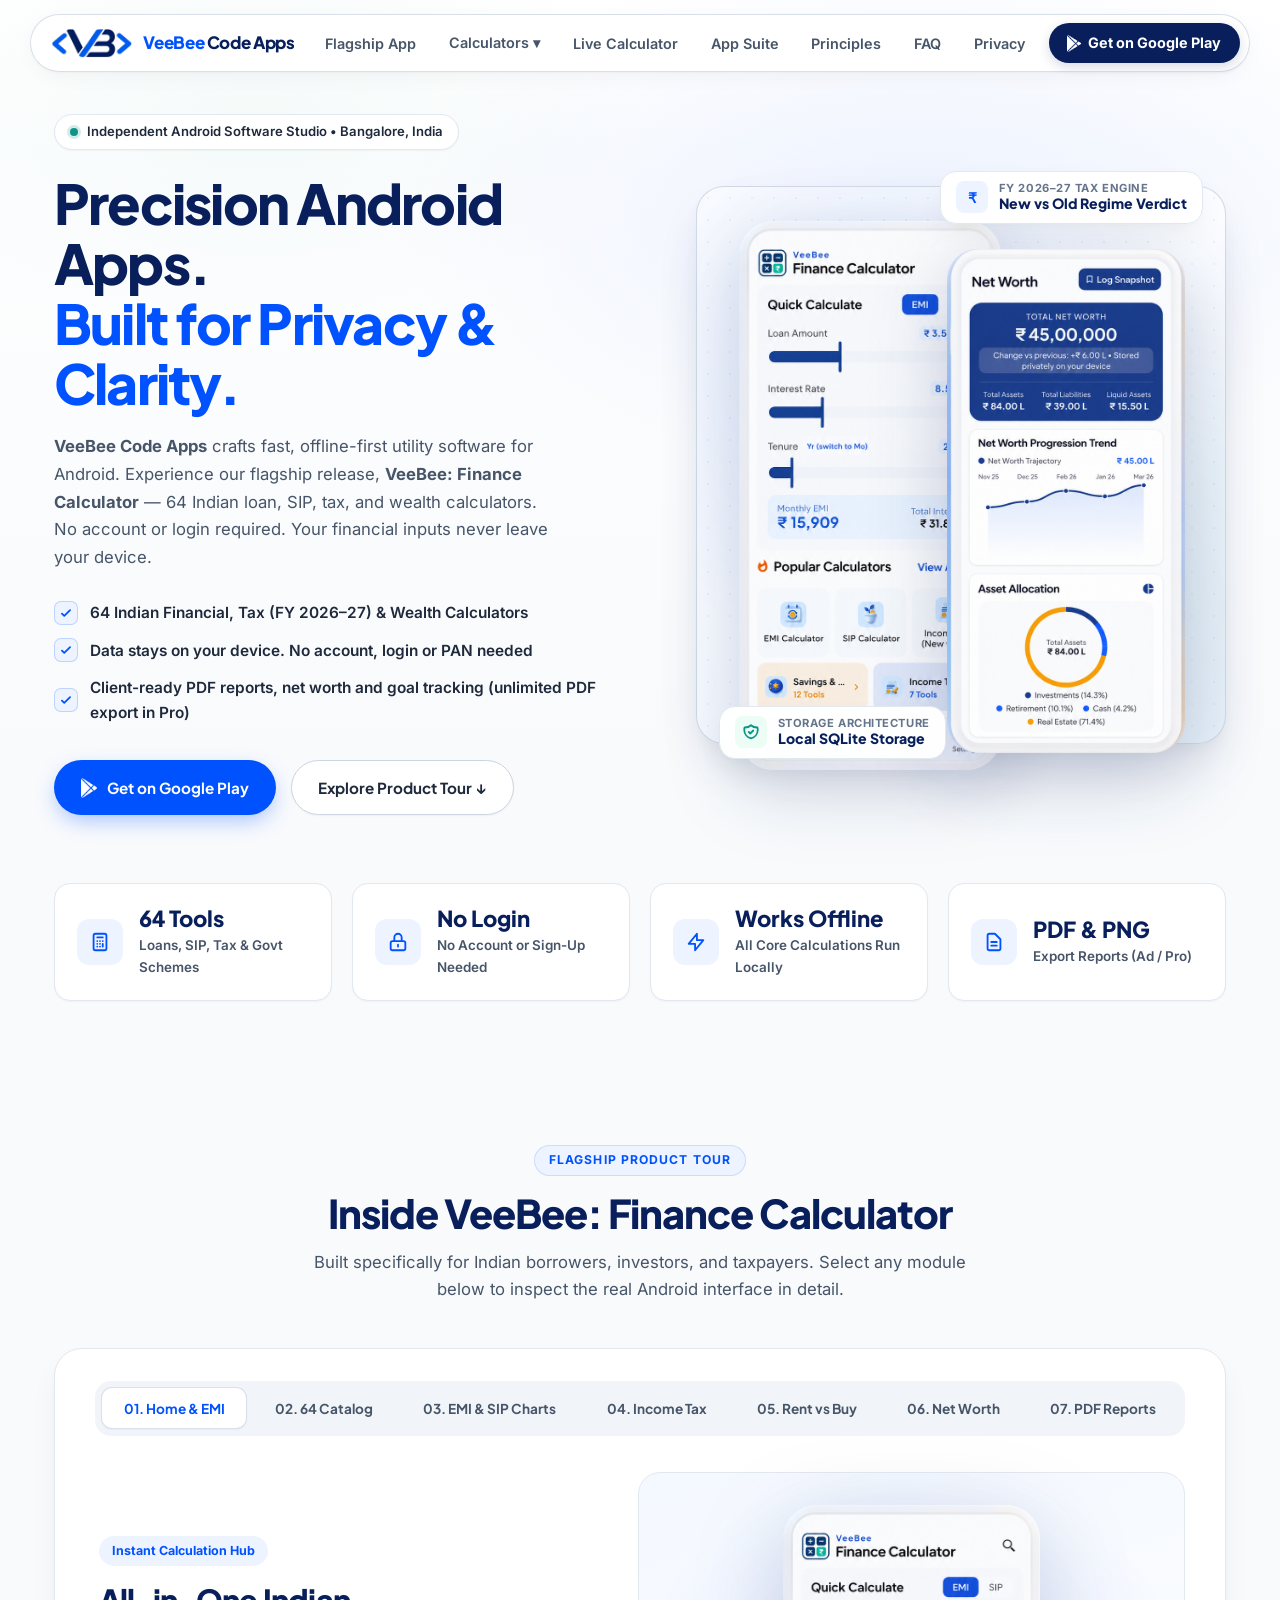
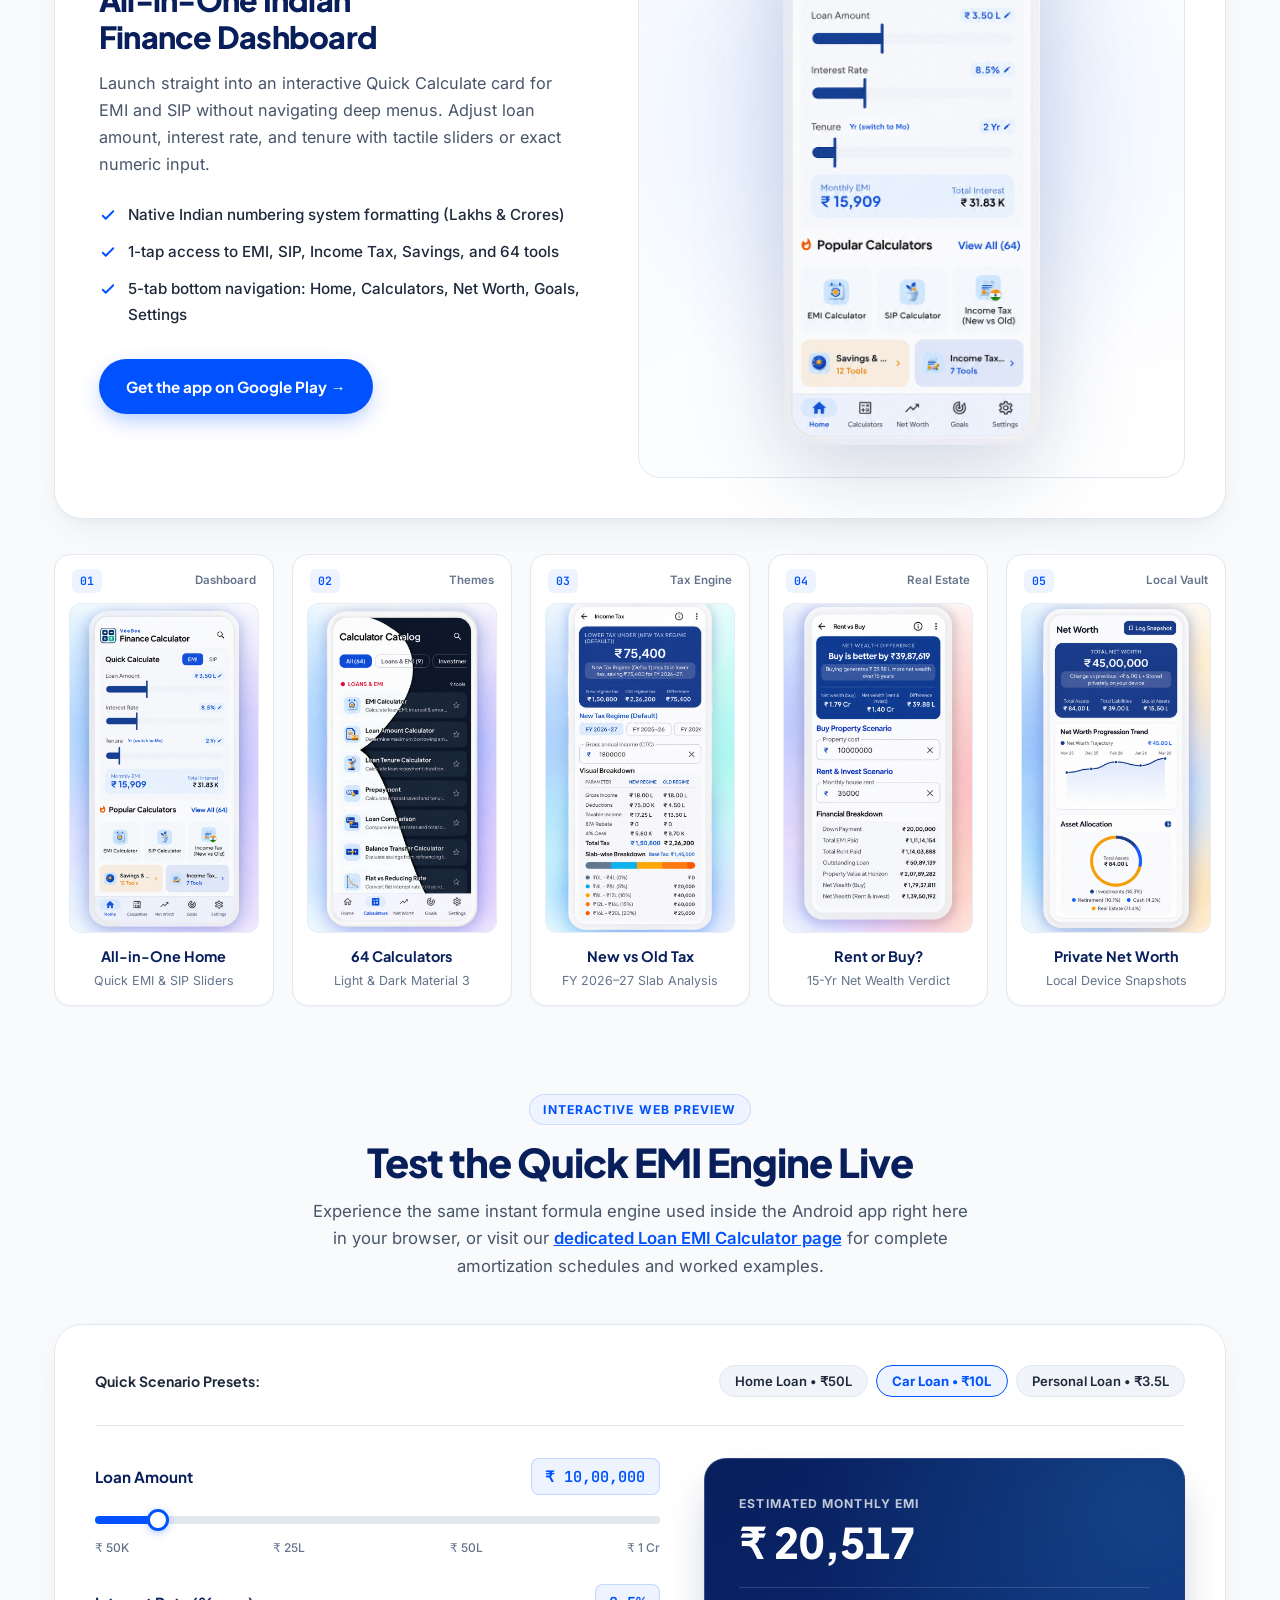
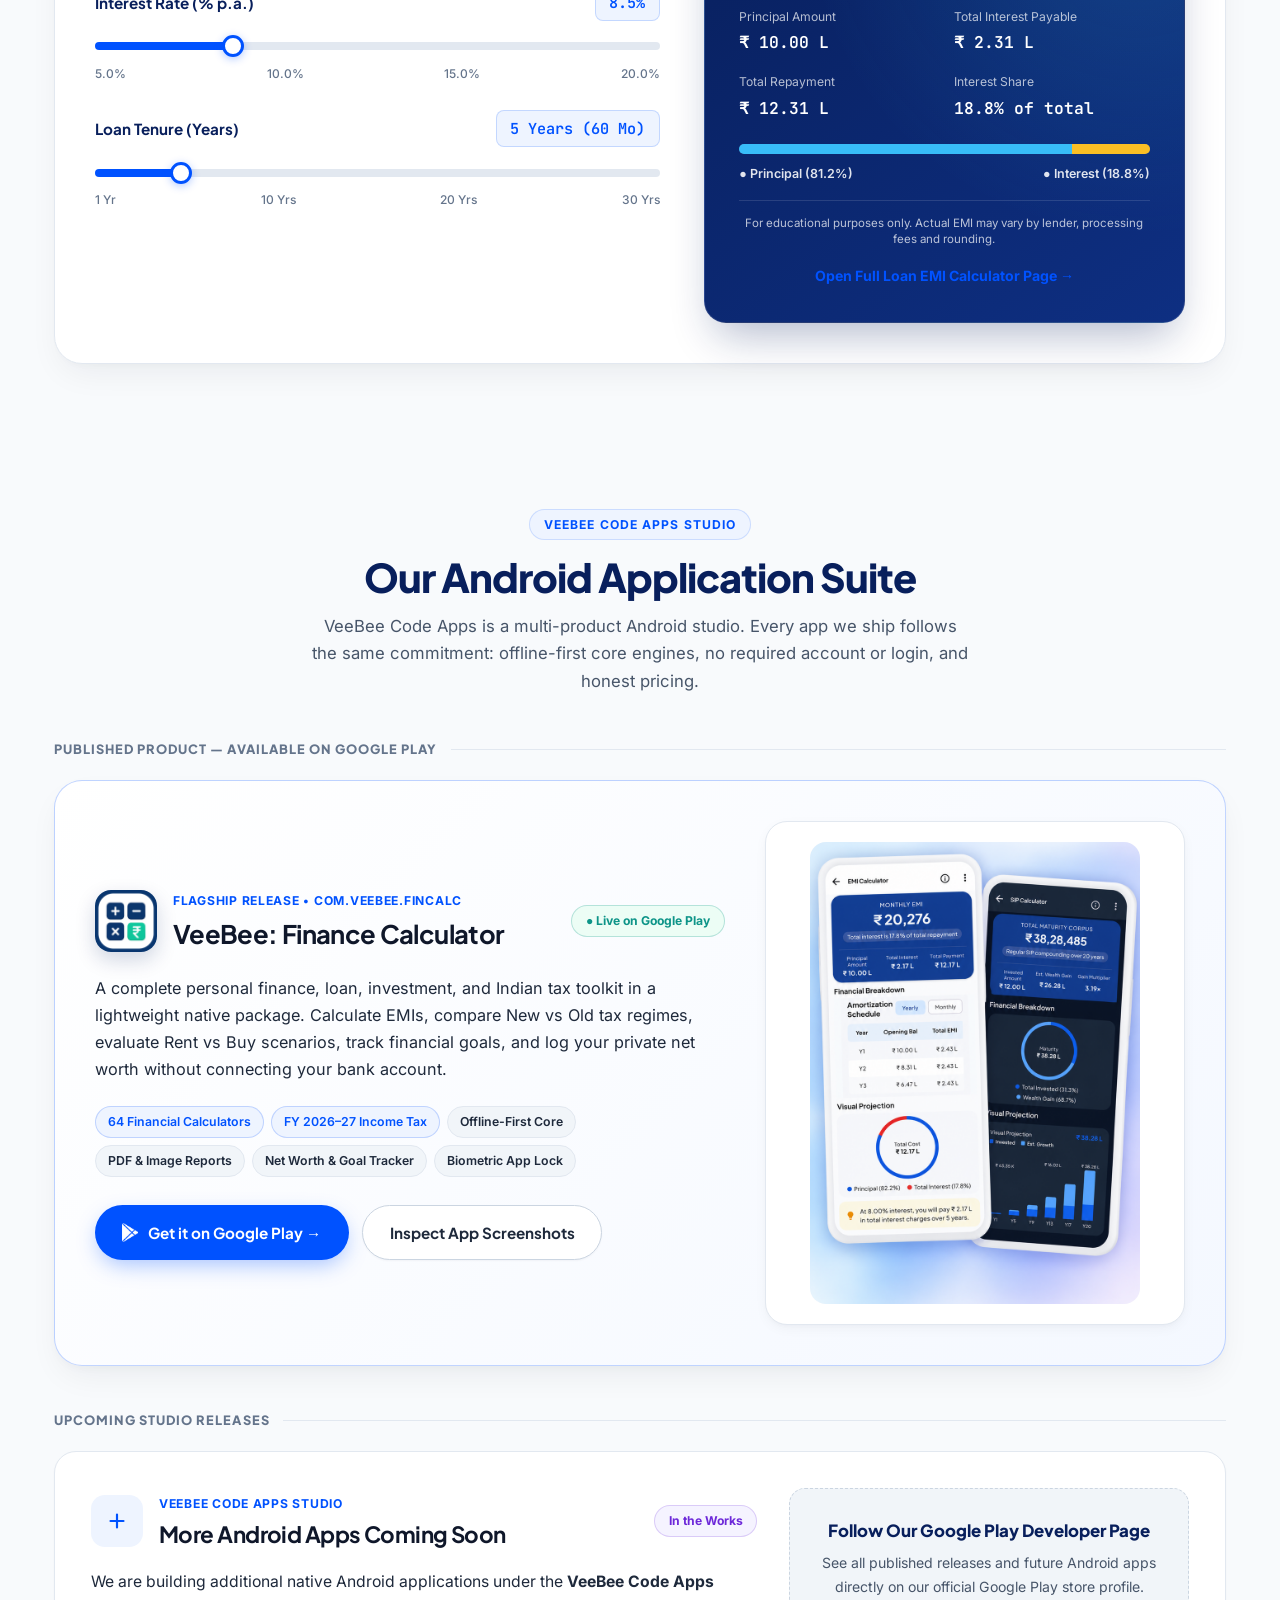
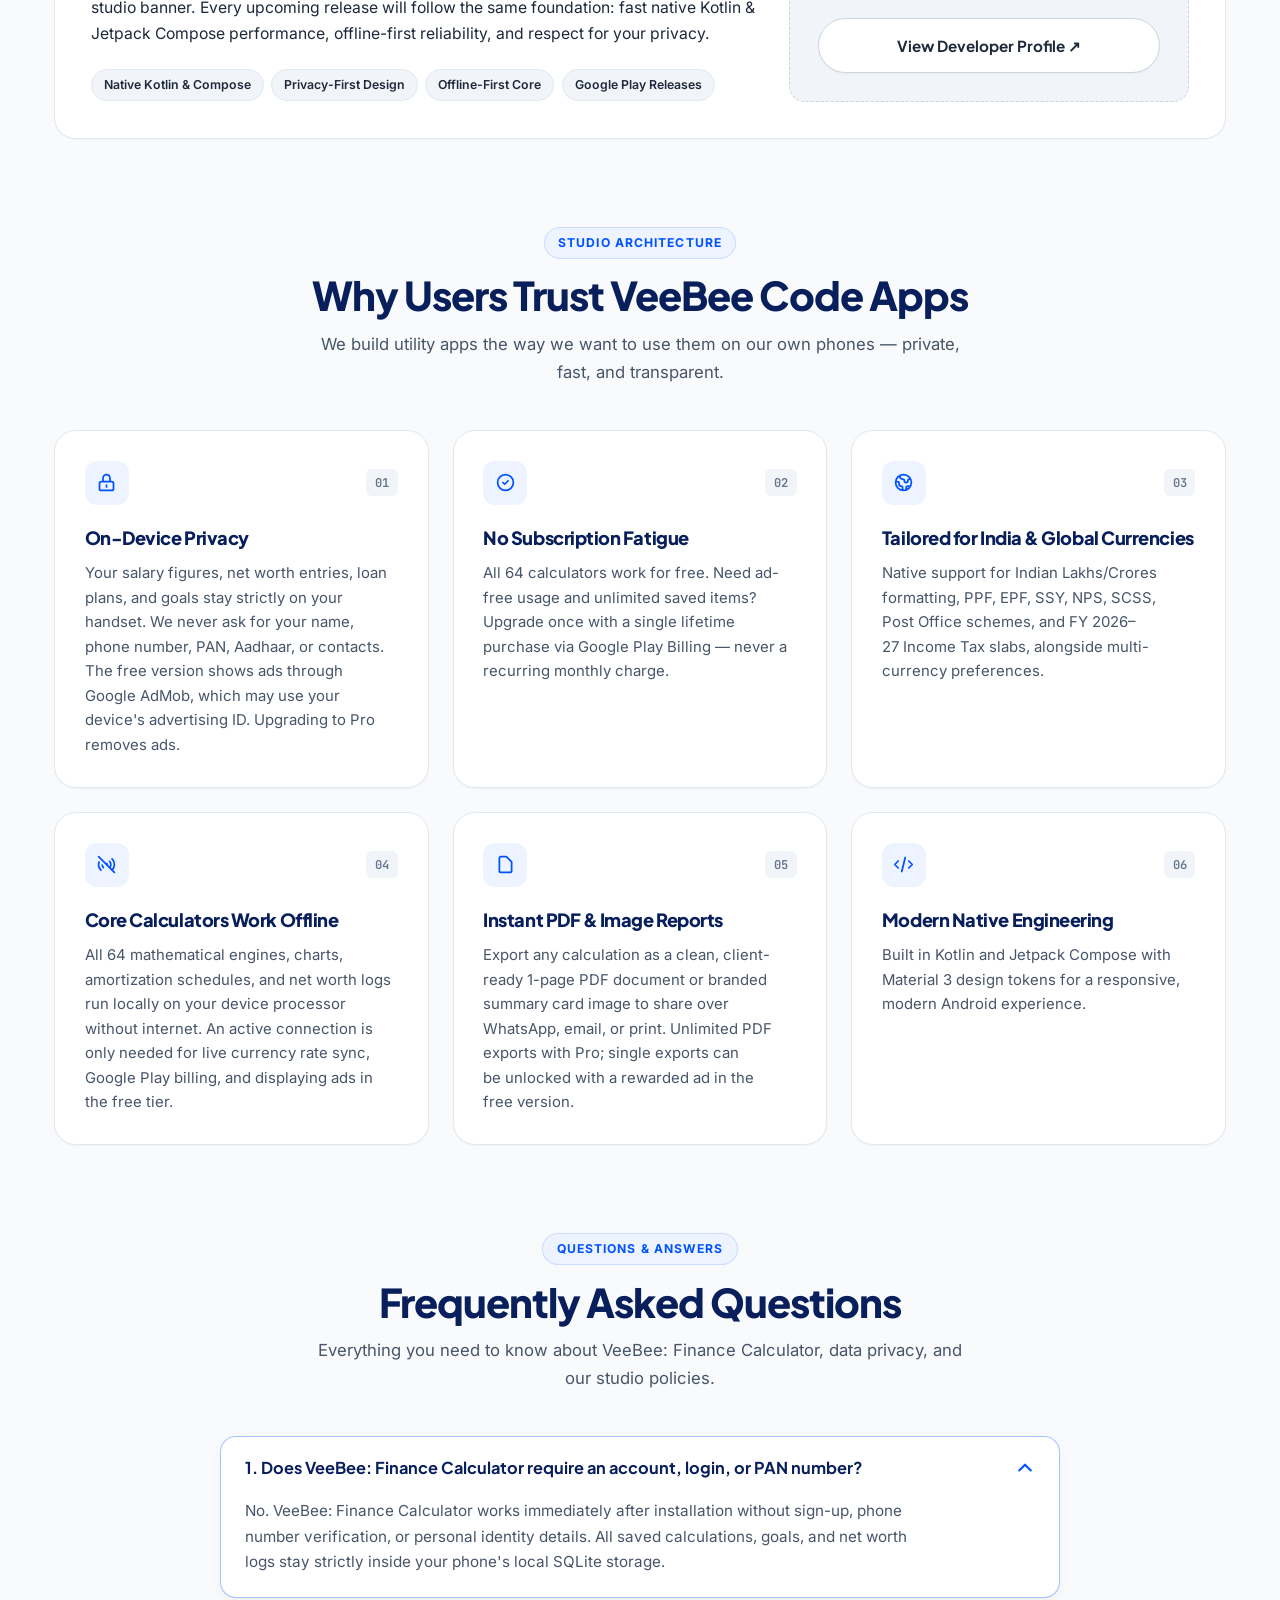
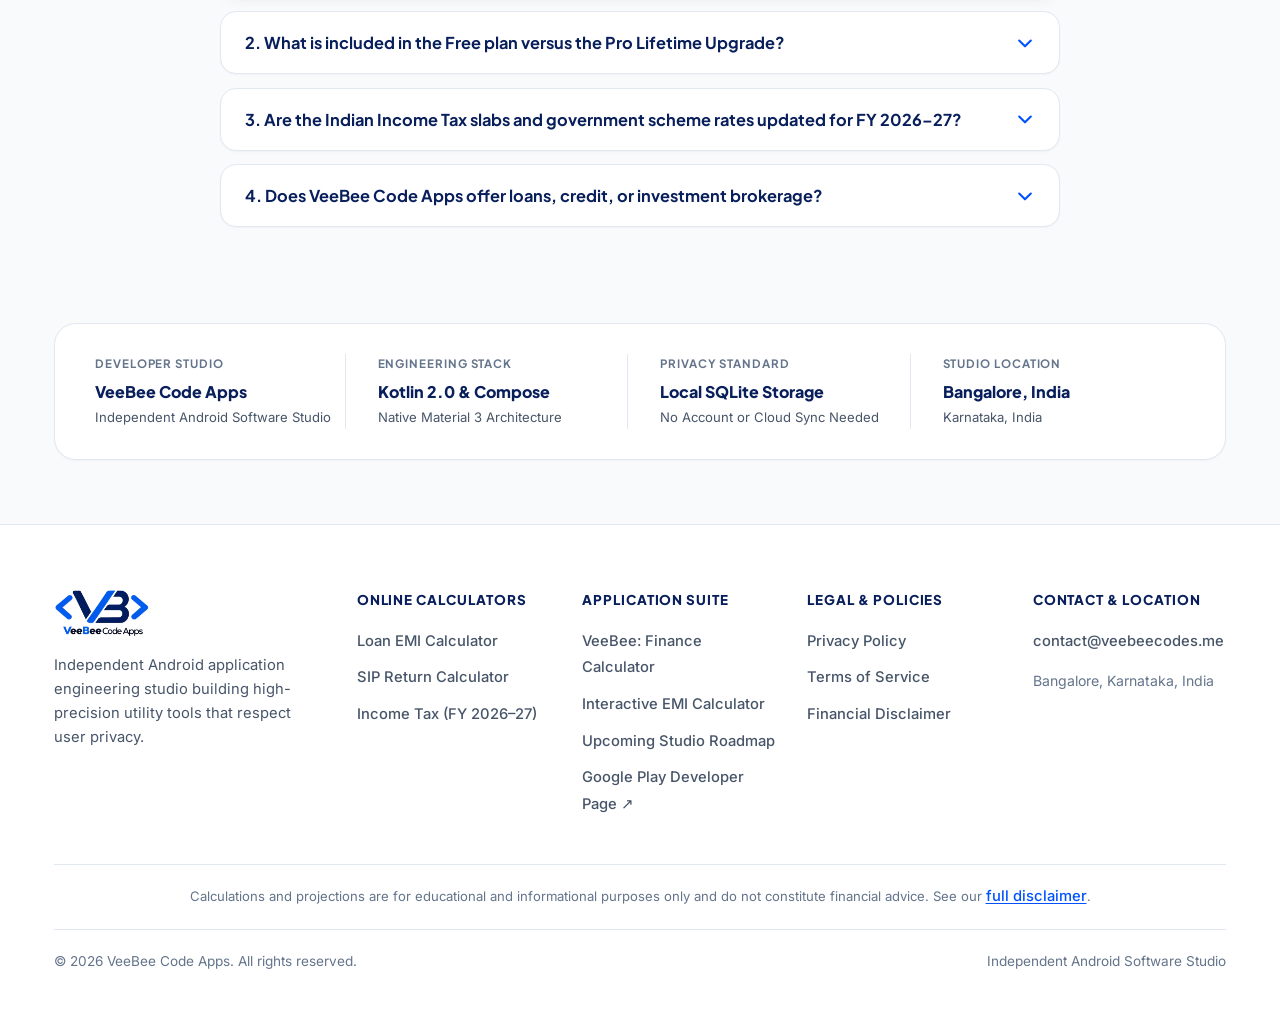
==== commit f6b153e4: "Part D: Hero mockup layout, tax page text, mobile menu polish, accessible value fields, and self-hos" ====
--- a/index.html
+++ b/index.html
@@ -89,9 +89,12 @@
         <img src="assets/logo-mark.png" alt="" class="logo-img" width="87" height="32">
         <span class="logo-text"><span class="brand-vb">VeeBee</span> Code Apps</span>
       </a>
-      <button type="button" class="nav-toggle" aria-label="Toggle navigation menu" aria-expanded="false" id="nav-toggle-btn" onclick="toggleMenu()">
-        <svg fill="none" stroke="currentColor" viewBox="0 0 24 24" stroke-width="2.2" aria-hidden="true">
+      <button type="button" class="nav-toggle" aria-label="Toggle navigation menu" aria-expanded="false" aria-controls="nav-links" id="nav-toggle-btn" onclick="toggleMenu()">
+        <svg class="icon-hamburger" fill="none" stroke="currentColor" viewBox="0 0 24 24" stroke-width="2.2" aria-hidden="true">
           <path stroke-linecap="round" stroke-linejoin="round" d="M4 6h16M4 12h16m-7 6h7"/>
+        </svg>
+        <svg class="icon-close" fill="none" stroke="currentColor" viewBox="0 0 24 24" stroke-width="2.2" aria-hidden="true">
+          <path stroke-linecap="round" stroke-linejoin="round" d="M6 18L18 6M6 6l12 12"/>
         </svg>
       </button>
       <ul class="nav-links" id="nav-links">
@@ -108,7 +111,7 @@
         <li><a href="#apps" onclick="closeMenu()">App Suite</a></li>
         <li><a href="#why-veebee" onclick="closeMenu()">Principles</a></li>
         <li><a href="#faq" onclick="closeMenu()">FAQ</a></li>
-        <li><a href="privacy.html">Privacy</a></li>
+        <li><a href="privacy.html" onclick="closeMenu()">Privacy</a></li>
         <li>
           <a href="https://play.google.com/store/apps/details?id=com.veebee.fincalc&amp;referrer=utm_source%3Dwebsite%26utm_medium%3Dweb%26utm_campaign%3Dhome_hero" target="_blank" rel="noopener" class="nav-cta">
             <img src="assets/google-play-white.png" alt="" width="14" height="17" class="gp-icon-img" aria-hidden="true">
@@ -186,7 +189,7 @@
 
           <div class="phone-duo">
             <img
-              src="assets/phone-home-cutout.png"
+              src="assets/phone-home-cutout.png?v=2"
               alt="VeeBee Finance Calculator Home Screen showing Quick EMI slider and Popular Calculators"
               class="phone-main"
               width="262"
@@ -194,7 +197,7 @@
               fetchpriority="high"
             >
             <img
-              src="assets/phone-networth-cutout.png"
+              src="assets/phone-networth-cutout.png?v=2"
               alt="VeeBee Finance Calculator Private Net Worth Dashboard screen"
               class="phone-secondary"
               width="238"
@@ -1062,15 +1065,23 @@
       const btn = document.getElementById('nav-toggle-btn');
       if (menu) {
         const isOpen = menu.classList.toggle('is-open');
-        if (btn) btn.setAttribute('aria-expanded', isOpen ? 'true' : 'false');
+        if (btn) {
+          btn.classList.toggle('is-active', isOpen);
+          btn.setAttribute('aria-expanded', isOpen ? 'true' : 'false');
+        }
       }
     }
 
     function closeMenu() {
       const menu = document.getElementById('nav-links');
       const btn = document.getElementById('nav-toggle-btn');
-      if (menu) menu.classList.remove('is-open');
-      if (btn) btn.setAttribute('aria-expanded', 'false');
+      if (menu && menu.classList.contains('is-open')) {
+        menu.classList.remove('is-open');
+        if (btn) {
+          btn.classList.remove('is-active');
+          btn.setAttribute('aria-expanded', 'false');
+        }
+      }
     }
 
     function switchTab(key) {
--- a/style.css
+++ b/style.css
@@ -1,4 +1,92 @@
-@import url('https://fonts.googleapis.com/css2?family=Inter:wght@400;500;600;700&family=JetBrains+Mono:wght@500;600&family=Plus+Jakarta+Sans:wght@600;700;800&display=swap');
+/* ==========================================================================
+   Self-Hosted Typography (Zero External Network Requests)
+   ========================================================================== */
+@font-face {
+  font-family: 'Inter';
+  font-style: normal;
+  font-weight: 400;
+  font-display: swap;
+  src: url('assets/fonts/inter-latin-400-normal.woff2') format('woff2');
+}
+@font-face {
+  font-family: 'Inter';
+  font-style: normal;
+  font-weight: 500;
+  font-display: swap;
+  src: url('assets/fonts/inter-latin-500-normal.woff2') format('woff2');
+}
+@font-face {
+  font-family: 'Inter';
+  font-style: normal;
+  font-weight: 600;
+  font-display: swap;
+  src: url('assets/fonts/inter-latin-600-normal.woff2') format('woff2');
+}
+@font-face {
+  font-family: 'Inter';
+  font-style: normal;
+  font-weight: 700;
+  font-display: swap;
+  src: url('assets/fonts/inter-latin-700-normal.woff2') format('woff2');
+}
+
+@font-face {
+  font-family: 'Plus Jakarta Sans';
+  font-style: normal;
+  font-weight: 400;
+  font-display: swap;
+  src: url('assets/fonts/plus-jakarta-sans-latin-400-normal.woff2') format('woff2');
+}
+@font-face {
+  font-family: 'Plus Jakarta Sans';
+  font-style: normal;
+  font-weight: 500;
+  font-display: swap;
+  src: url('assets/fonts/plus-jakarta-sans-latin-500-normal.woff2') format('woff2');
+}
+@font-face {
+  font-family: 'Plus Jakarta Sans';
+  font-style: normal;
+  font-weight: 600;
+  font-display: swap;
+  src: url('assets/fonts/plus-jakarta-sans-latin-600-normal.woff2') format('woff2');
+}
+@font-face {
+  font-family: 'Plus Jakarta Sans';
+  font-style: normal;
+  font-weight: 700;
+  font-display: swap;
+  src: url('assets/fonts/plus-jakarta-sans-latin-700-normal.woff2') format('woff2');
+}
+@font-face {
+  font-family: 'Plus Jakarta Sans';
+  font-style: normal;
+  font-weight: 800;
+  font-display: swap;
+  src: url('assets/fonts/plus-jakarta-sans-latin-800-normal.woff2') format('woff2');
+}
+
+@font-face {
+  font-family: 'JetBrains Mono';
+  font-style: normal;
+  font-weight: 400;
+  font-display: swap;
+  src: url('assets/fonts/jetbrains-mono-latin-400-normal.woff2') format('woff2');
+}
+@font-face {
+  font-family: 'JetBrains Mono';
+  font-style: normal;
+  font-weight: 500;
+  font-display: swap;
+  src: url('assets/fonts/jetbrains-mono-latin-500-normal.woff2') format('woff2');
+}
+@font-face {
+  font-family: 'JetBrains Mono';
+  font-style: normal;
+  font-weight: 600;
+  font-display: swap;
+  src: url('assets/fonts/jetbrains-mono-latin-600-normal.woff2') format('woff2');
+}
 
 :root {
   /* Studio Light Palette */
@@ -262,6 +350,18 @@
   display: block;
 }
 
+.nav-toggle .icon-close {
+  display: none;
+}
+
+.nav-toggle.is-active .icon-hamburger {
+  display: none;
+}
+
+.nav-toggle.is-active .icon-close {
+  display: block;
+}
+
 @media (max-width: 960px) {
   header, header.floating-header {
     top: 0.65rem;
@@ -309,10 +409,24 @@
     border-radius: var(--radius-sm);
   }
 
+  .nav-links li:has(.nav-cta),
+  .nav-links li:last-child {
+    width: 100%;
+    margin-top: 0.75rem;
+    padding-top: 0.65rem;
+    border-top: 1px dashed var(--border-subtle);
+  }
+
   .nav-cta {
+    display: flex;
+    width: 100%;
     justify-content: center;
     margin-left: 0;
-    margin-top: 0.35rem;
+    margin-top: 0.25rem;
+    padding: 0.82rem 1.25rem !important;
+    font-size: 0.96rem !important;
+    font-weight: 700;
+    border-radius: var(--radius-full);
   }
 }
 
@@ -524,8 +638,8 @@
   top: 6px;
   width: 262px;
   height: auto;
-  z-index: 3;
-  filter: drop-shadow(0 24px 38px rgba(8, 31, 92, 0.2));
+  z-index: 2;
+  filter: drop-shadow(0 20px 35px rgba(8, 31, 92, 0.18));
   transition: transform 0.35s var(--ease-out);
 }
 
@@ -535,17 +649,17 @@
   top: 34px;
   width: 238px;
   height: auto;
-  z-index: 2;
-  filter: drop-shadow(0 18px 32px rgba(8, 31, 92, 0.15));
+  z-index: 3;
+  filter: drop-shadow(0 24px 38px rgba(8, 31, 92, 0.22));
   transition: transform 0.35s var(--ease-out);
 }
 
 .hero-stage-frame:hover .phone-main {
-  transform: translateY(-5px);
+  transform: translateY(-4px) translateX(-2px);
 }
 
 .hero-stage-frame:hover .phone-secondary {
-  transform: translateY(-3px) translateX(3px);
+  transform: translateY(-6px) translateX(2px);
 }
 
 /* Non-overlapping Architectural Callout Pills */
@@ -1849,12 +1963,14 @@
     width: 192px;
     left: 4px;
     top: 8px;
+    z-index: 2;
   }
 
   .phone-secondary {
     width: 174px;
     right: 4px;
     top: 32px;
+    z-index: 3;
   }
 
   .stage-pill {
@@ -2055,9 +2171,9 @@
 .calc-val-input {
   width: auto;
   min-width: 140px;
-  max-width: 175px;
-  padding: 0.42rem 0.75rem;
-  border: 1px solid var(--border-color);
+  max-width: 180px;
+  padding: 0.45rem 0.8rem;
+  border: 1.5px solid #CBD5E1;
   border-radius: var(--radius-sm);
   font-family: 'Plus Jakarta Sans', sans-serif;
   font-size: 0.95rem;
@@ -2067,13 +2183,22 @@
   text-align: right;
   white-space: nowrap;
   flex-shrink: 0;
-  transition: border-color 0.15s ease, box-shadow 0.15s ease;
-}
-
-.calc-val-input:focus {
+  box-shadow: inset 0 1px 2px rgba(15, 23, 42, 0.05);
+  transition: border-color 0.18s ease, box-shadow 0.18s ease, background-color 0.18s ease;
+  cursor: text;
+}
+
+.calc-val-input:hover {
+  border-color: #94A3B8;
+  background-color: #F8FAFC;
+}
+
+.calc-val-input:focus,
+.calc-val-input:focus-visible {
   outline: none;
   border-color: var(--brand-primary);
-  box-shadow: 0 0 0 3px rgba(37, 99, 235, 0.15);
+  background-color: #FFFFFF;
+  box-shadow: 0 0 0 3px rgba(37, 99, 235, 0.25);
 }
 
 .calc-number-input {
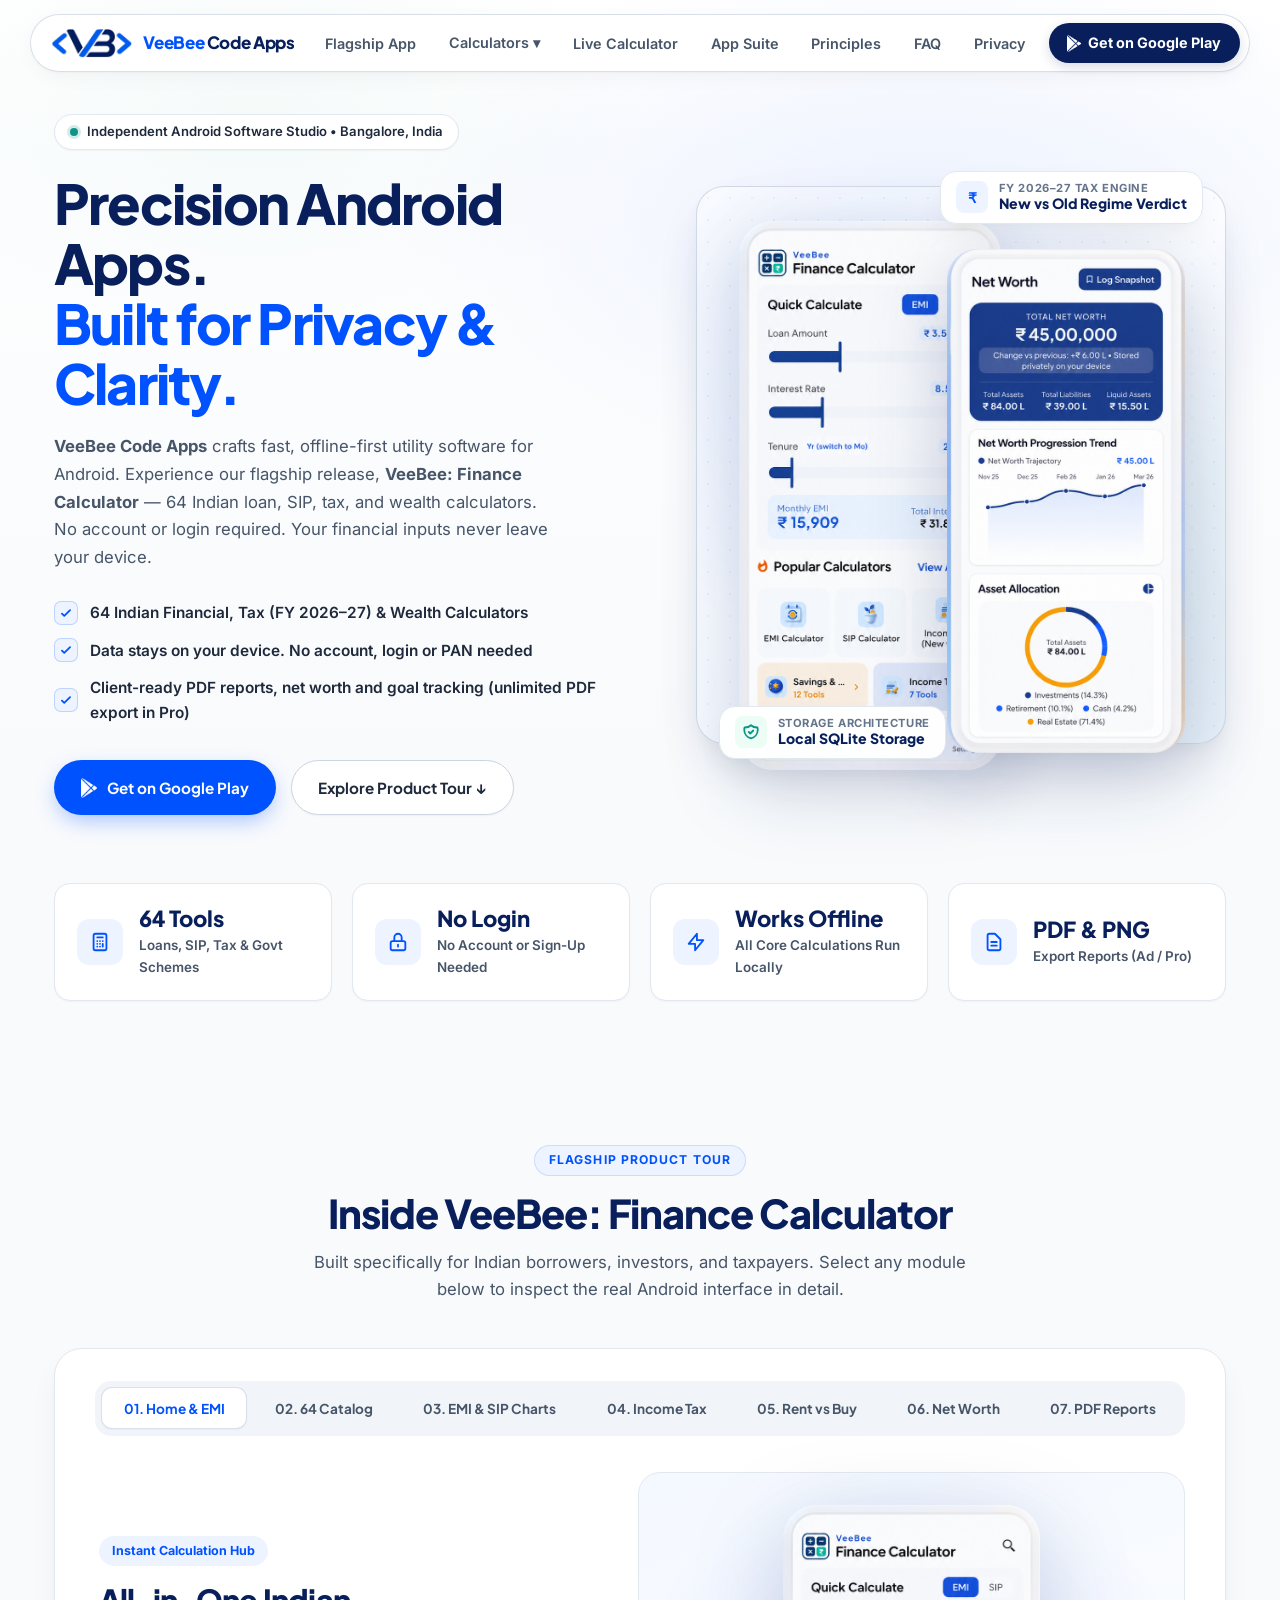
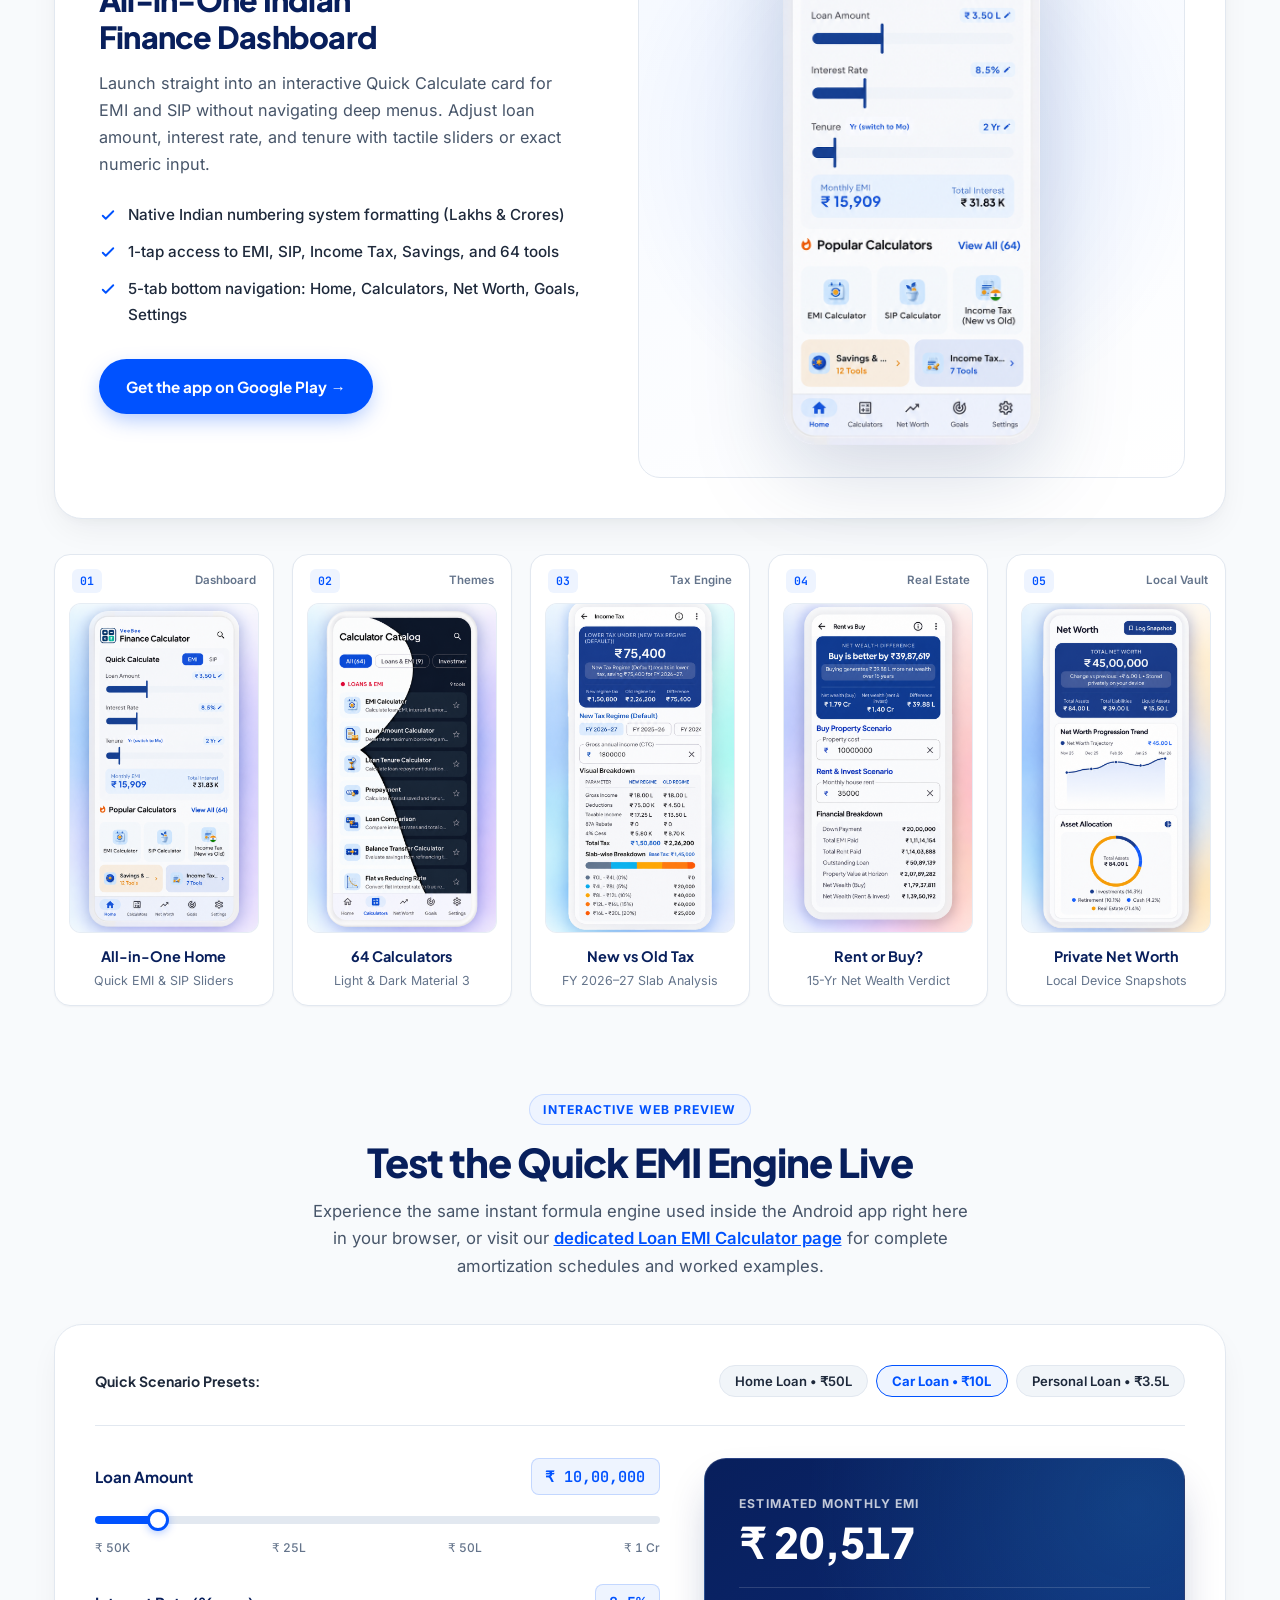
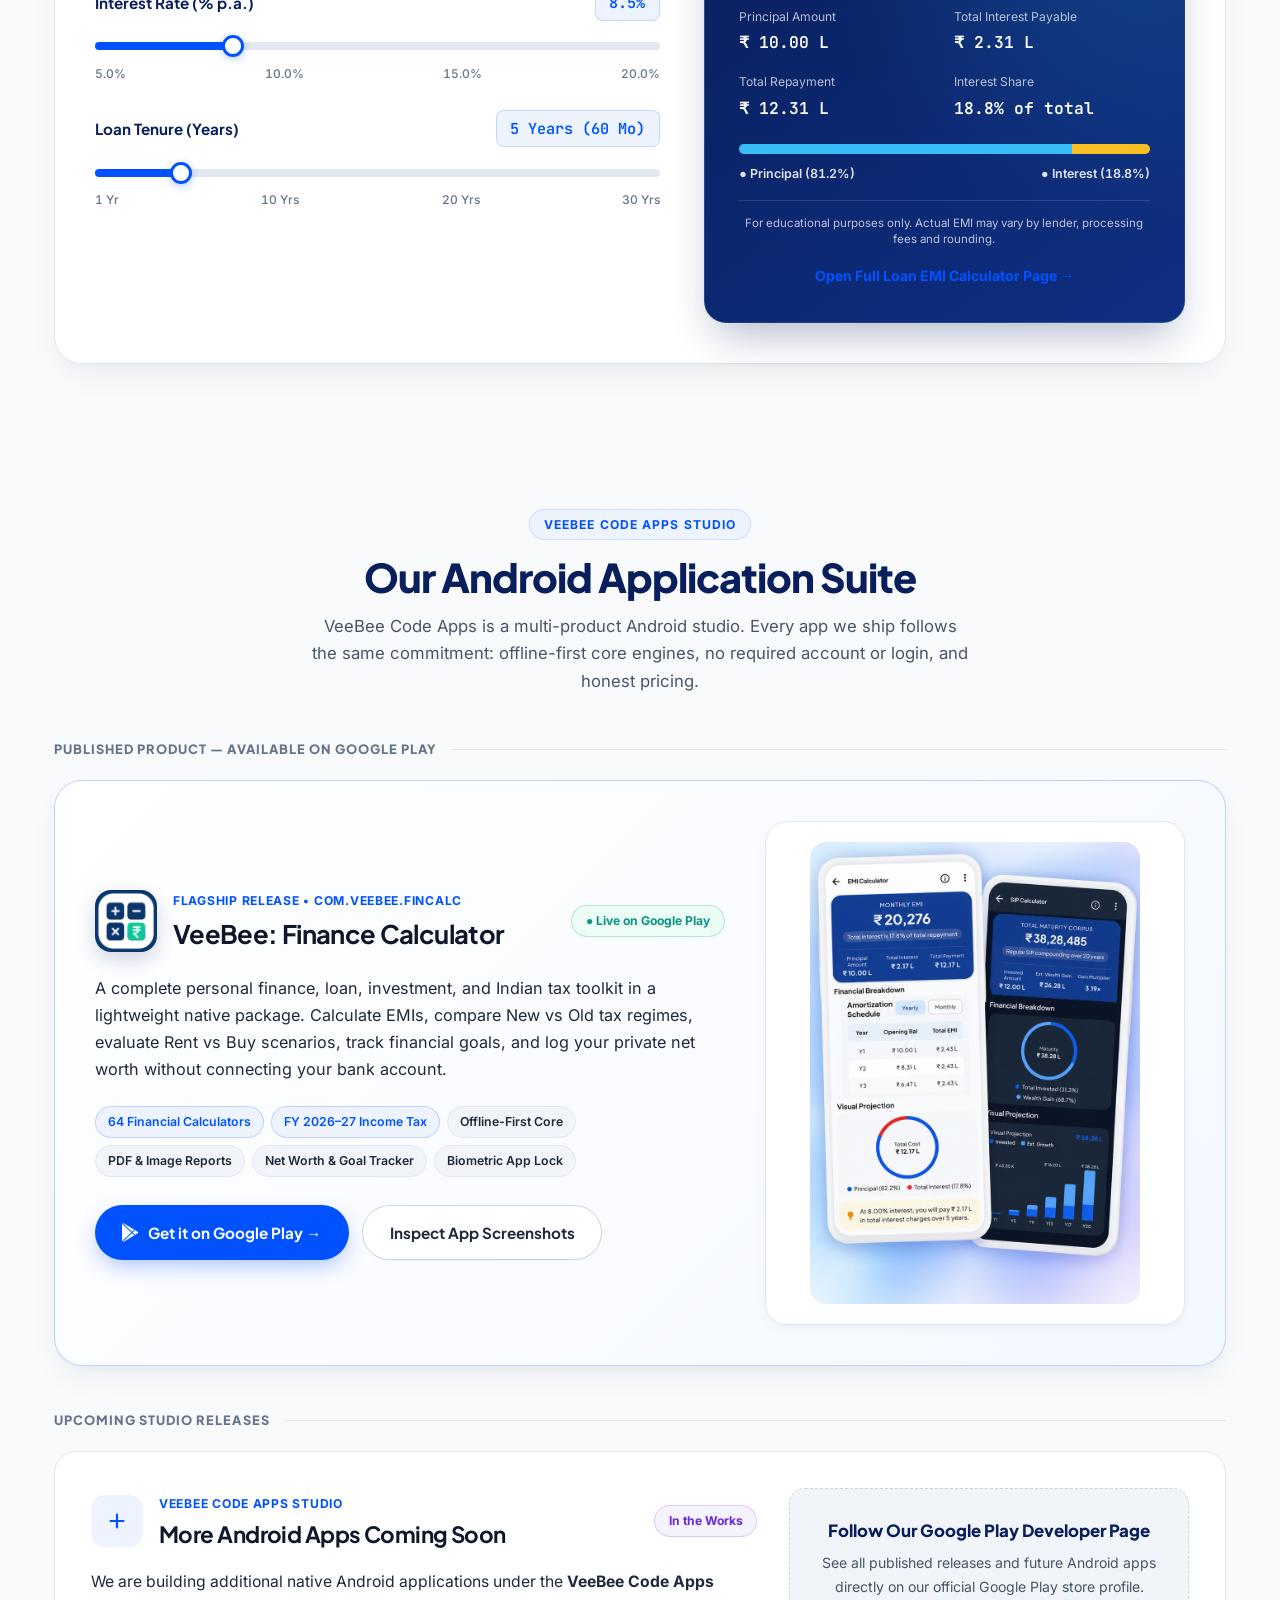
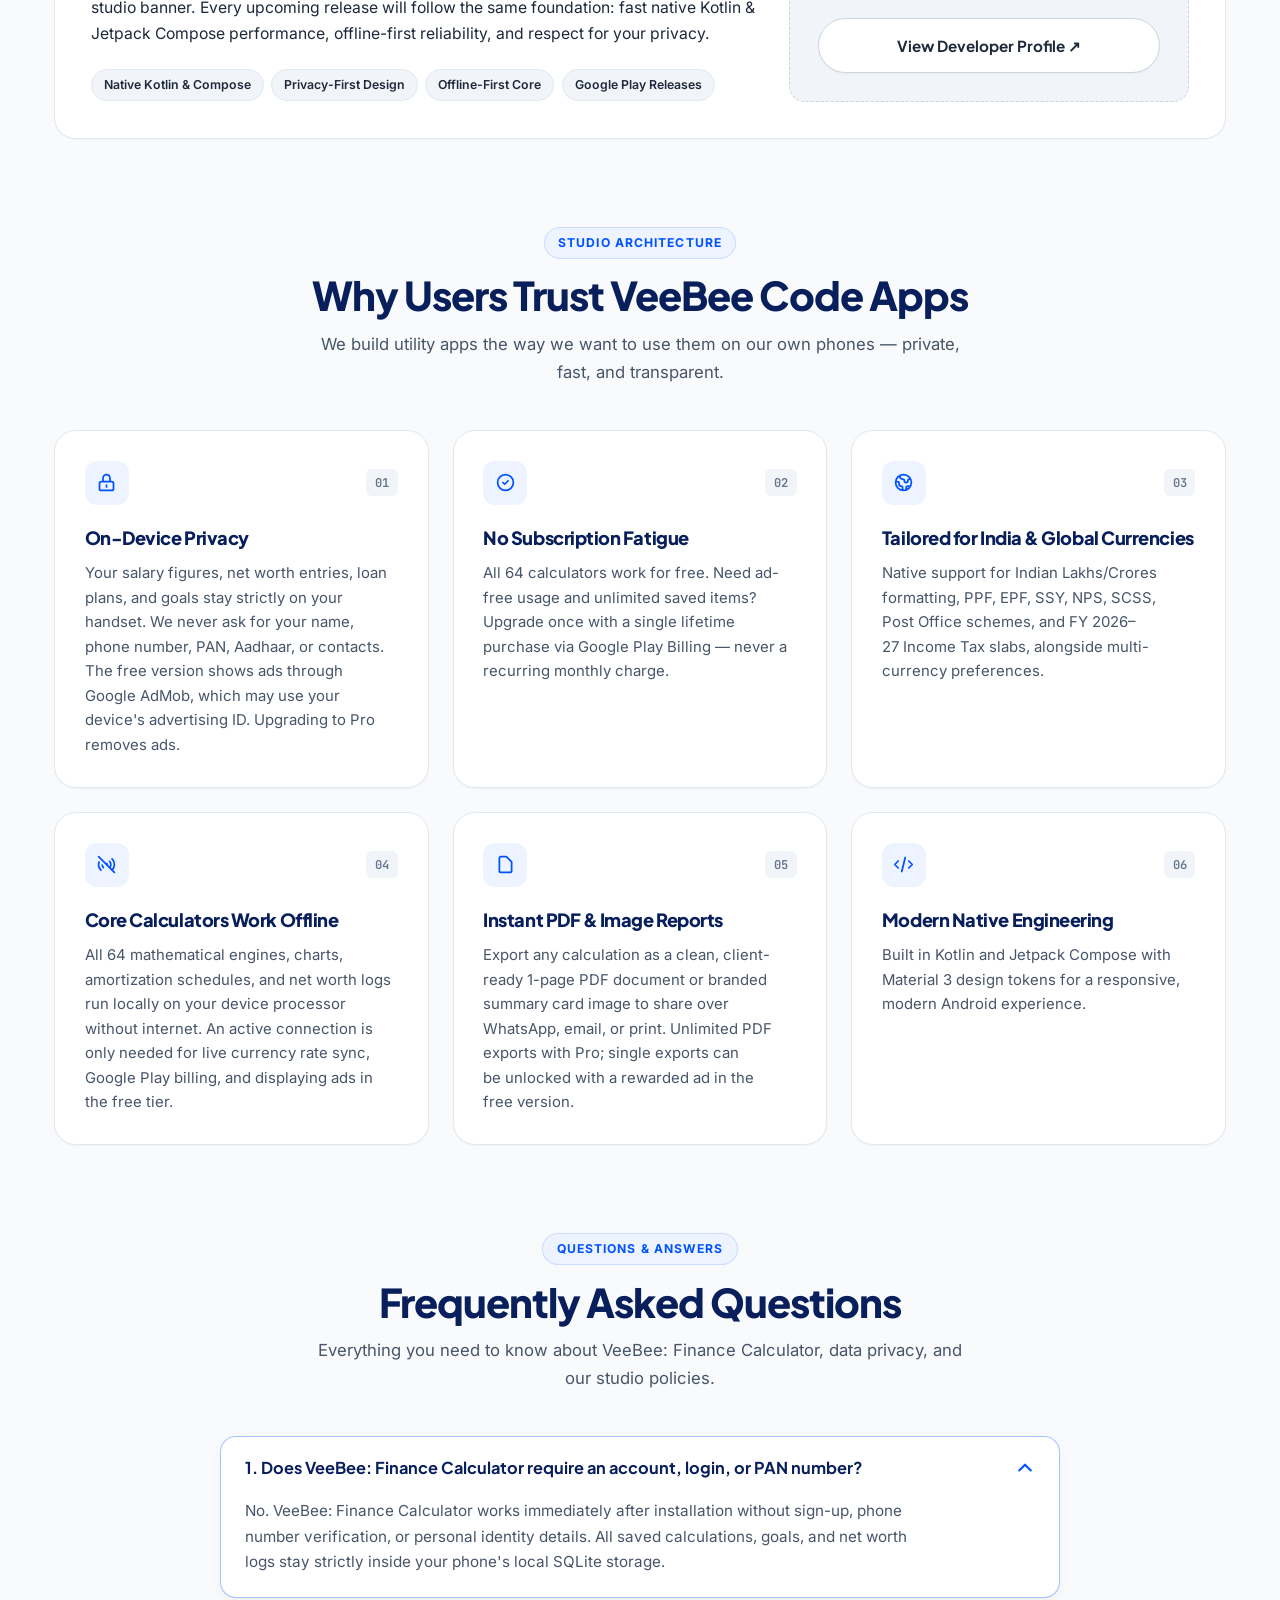
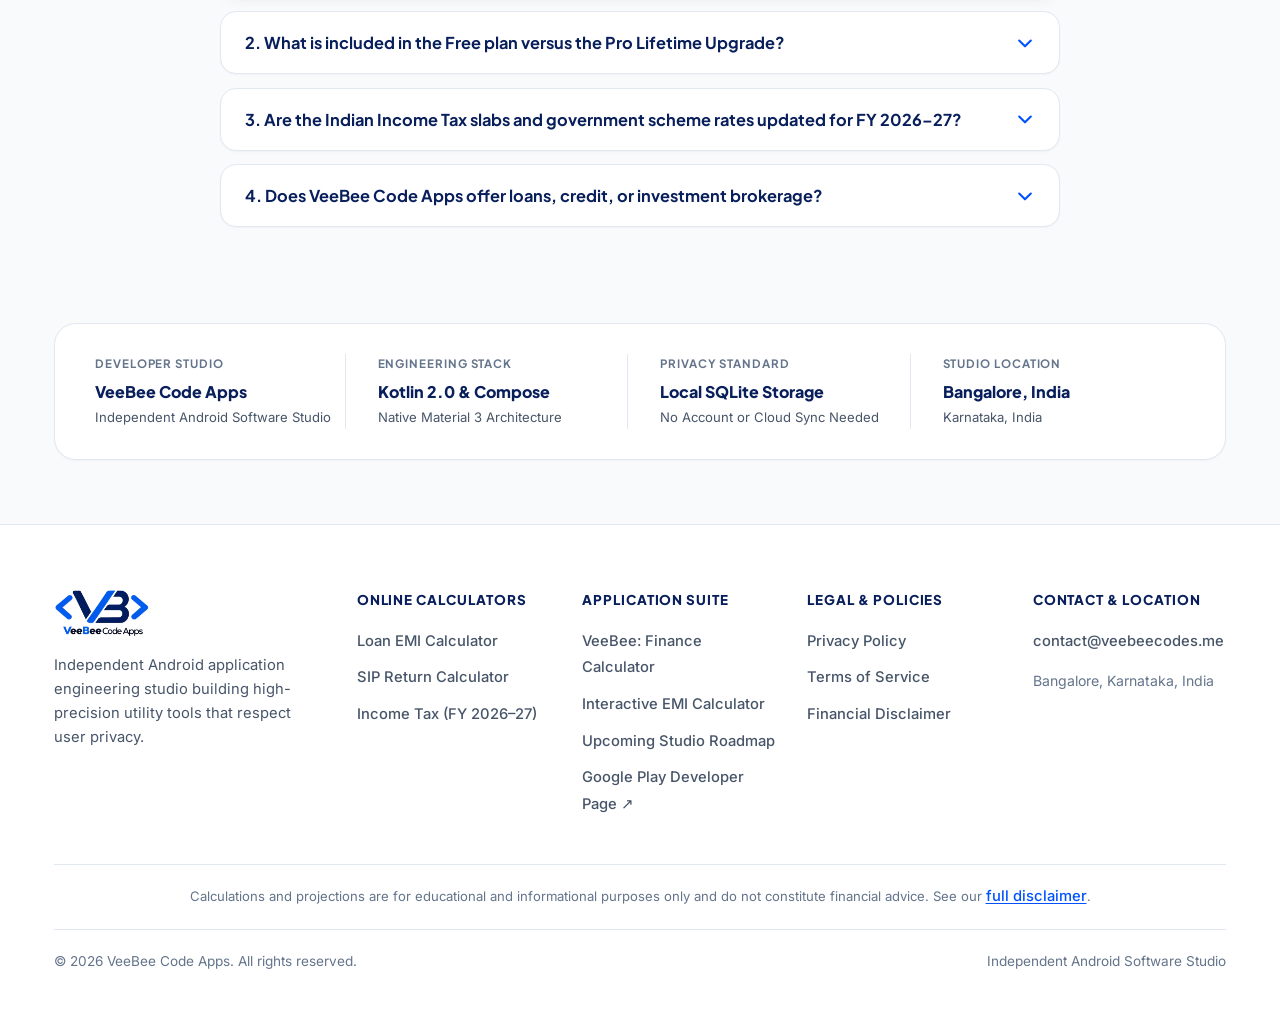
==== commit 9b02f150: "Apply Emil Kowalski design engineering polish: tactile active states, tabular numbers, mobile native" ====
--- a/index.html
+++ b/index.html
@@ -2,7 +2,8 @@
 <html lang="en">
 <head>
   <meta charset="UTF-8">
-  <meta name="viewport" content="width=device-width, initial-scale=1.0">
+  <meta name="viewport" content="width=device-width, initial-scale=1.0, viewport-fit=cover">
+  <meta name="theme-color" content="#F8FAFC">
   <title>VeeBee Code Apps | Indian Finance Calculator App for Android</title>
   <meta name="description" content="VeeBee Finance Calculator: 64 Indian calculators for EMI, SIP, income tax (FY 2026-27), PPF, FD, net worth and more. Works offline. No login.">
   <link rel="canonical" href="https://veebeecodes.me/">
--- a/style.css
+++ b/style.css
@@ -149,6 +149,8 @@
   font-size: 16px;
   color-scheme: light;
   overflow-x: clip;
+  -webkit-tap-highlight-color: transparent;
+  -webkit-text-size-adjust: 100%;
 }
 
 body {
@@ -160,6 +162,44 @@
   -webkit-font-smoothing: antialiased;
   -moz-osx-font-smoothing: grayscale;
   position: relative;
+}
+
+/* Touch & Tactile Interaction Baseline (Emil Kowalski Design Eng) */
+button,
+a,
+.btn,
+.nav-cta,
+.preset-chip,
+.tax-toggle-btn,
+.tab-btn,
+.nav-toggle,
+.faq-trigger {
+  touch-action: manipulation;
+}
+
+button,
+.btn,
+.nav-cta,
+.preset-chip,
+.tax-toggle-btn,
+.tab-btn,
+.nav-toggle,
+.faq-trigger,
+.veebee-slider,
+.slider-scale {
+  user-select: none;
+  -webkit-user-select: none;
+}
+
+/* Instant Tactile Press Feedback */
+.btn:active,
+.nav-cta:active,
+.preset-chip:active,
+.tax-toggle-btn:active,
+.tab-btn:active,
+.nav-toggle:active {
+  transform: scale(0.97) !important;
+  transition: transform 0.08s ease-out !important;
 }
 
 .skip-link {
@@ -322,7 +362,12 @@
 .nav-cta:hover {
   background: var(--brand-primary) !important;
   color: #FFFFFF !important;
-  transform: translateY(-1px);
+}
+
+@media (hover: hover) and (pointer: fine) {
+  .nav-cta:hover {
+    transform: translateY(-1px);
+  }
 }
 
 .nav-toggle {
@@ -570,7 +615,6 @@
 
 .btn-primary:hover {
   background: var(--brand-primary-hover);
-  transform: translateY(-2px);
   box-shadow: 0 12px 28px -4px rgba(0, 82, 255, 0.45);
 }
 
@@ -585,7 +629,13 @@
   border-color: var(--brand-primary);
   color: var(--brand-primary);
   background: var(--bg-ice-soft);
-  transform: translateY(-2px);
+}
+
+@media (hover: hover) and (pointer: fine) {
+  .btn-primary:hover,
+  .btn-secondary:hover {
+    transform: translateY(-2px);
+  }
 }
 
 /* Right Hero Visual: Architectural Studio Stage */
@@ -1116,7 +1166,7 @@
   padding: 0.45rem 0.95rem;
   border-radius: var(--radius-full);
   cursor: pointer;
-  transition: all 0.18s ease;
+  transition: background-color 0.18s ease, border-color 0.18s ease, color 0.18s ease, transform 0.12s ease-out;
 }
 
 .preset-chip:hover {
@@ -1625,15 +1675,17 @@
   color: var(--brand-primary);
 }
 
-.faq-chevron {
+.faq-chevron,
+.faq-icon {
   width: 20px;
   height: 20px;
   color: var(--brand-primary);
   flex-shrink: 0;
-  transition: transform 0.22s ease;
-}
-
-.faq-item.is-open .faq-chevron {
+  transition: transform 0.22s var(--ease-out);
+}
+
+.faq-item.is-open .faq-chevron,
+.faq-item.is-open .faq-icon {
   transform: rotate(180deg);
 }
 
@@ -2085,9 +2137,22 @@
   z-index: 1000;
 }
 
-.nav-dropdown:hover .nav-dropdown-menu,
-.nav-dropdown:focus-within .nav-dropdown-menu {
-  display: block;
+@media (min-width: 961px) {
+  .nav-dropdown-menu {
+    display: block;
+    opacity: 0;
+    pointer-events: none;
+    transform: translateY(6px) scale(0.96);
+    transform-origin: top left;
+    transition: opacity 160ms cubic-bezier(0.16, 1, 0.3, 1), transform 160ms cubic-bezier(0.16, 1, 0.3, 1);
+  }
+
+  .nav-dropdown:hover .nav-dropdown-menu,
+  .nav-dropdown:focus-within .nav-dropdown-menu {
+    opacity: 1;
+    pointer-events: auto;
+    transform: translateY(0) scale(1);
+  }
 }
 
 .nav-dropdown-menu li {
@@ -2178,6 +2243,7 @@
   font-family: 'Plus Jakarta Sans', sans-serif;
   font-size: 0.95rem;
   font-weight: 700;
+  font-variant-numeric: tabular-nums;
   color: var(--brand-navy);
   background: #FFFFFF;
   text-align: right;
@@ -2188,9 +2254,32 @@
   cursor: text;
 }
 
-.calc-val-input:hover {
-  border-color: #94A3B8;
-  background-color: #F8FAFC;
+@media (hover: hover) and (pointer: fine) {
+  .calc-val-input:hover {
+    border-color: #94A3B8;
+    background-color: #F8FAFC;
+  }
+}
+
+@media (max-width: 640px) {
+  .calc-val-input,
+  .calc-number-input {
+    font-size: 16px !important; /* Prevents auto-zoom in mobile Safari */
+  }
+}
+
+/* Tabular Numbers on all live calculating numbers */
+.calc-val-input,
+.calc-number-input,
+.calc-result-emi,
+.calc-result-val,
+.calc-breakdown-grid .cb-item strong,
+.ratio-legend,
+.stats-number,
+.slider-scale span,
+.regime-summary-card .regime-tax-val,
+.regime-stat-num {
+  font-variant-numeric: tabular-nums;
 }
 
 .calc-val-input:focus,
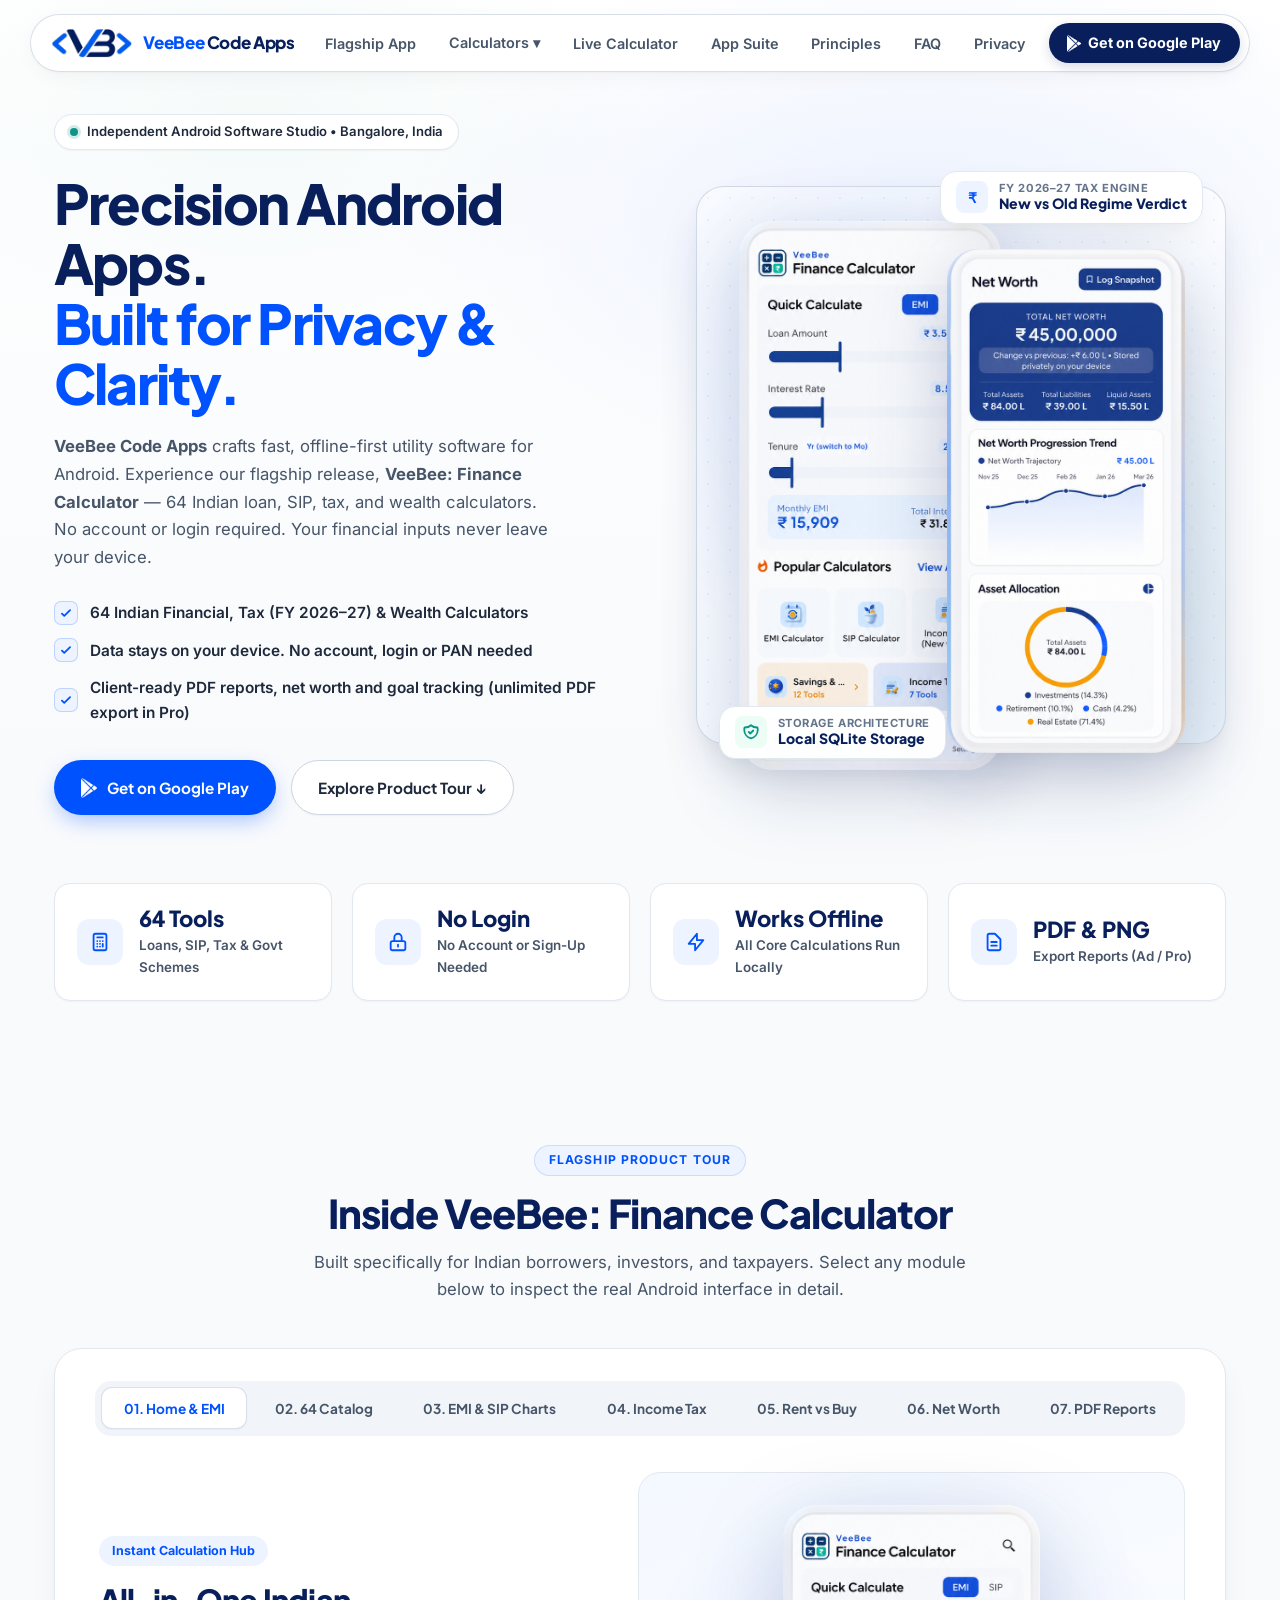
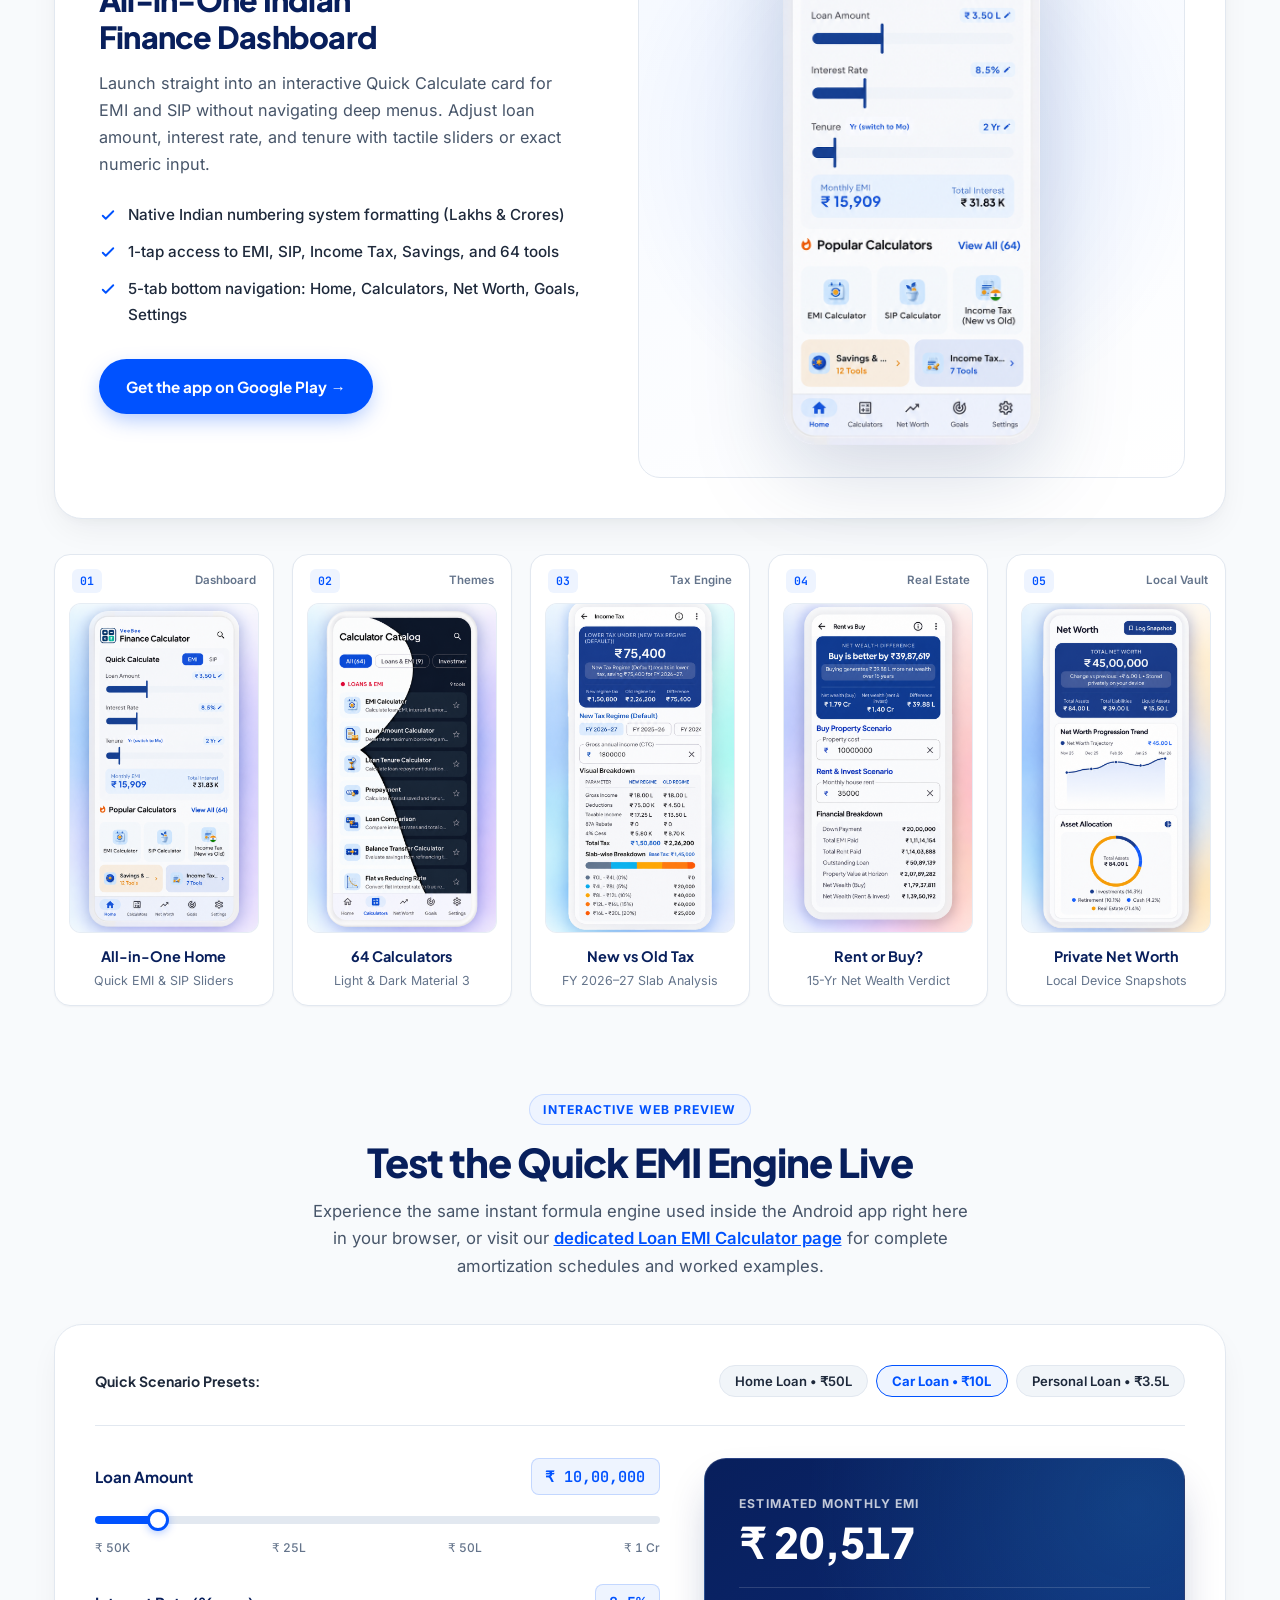
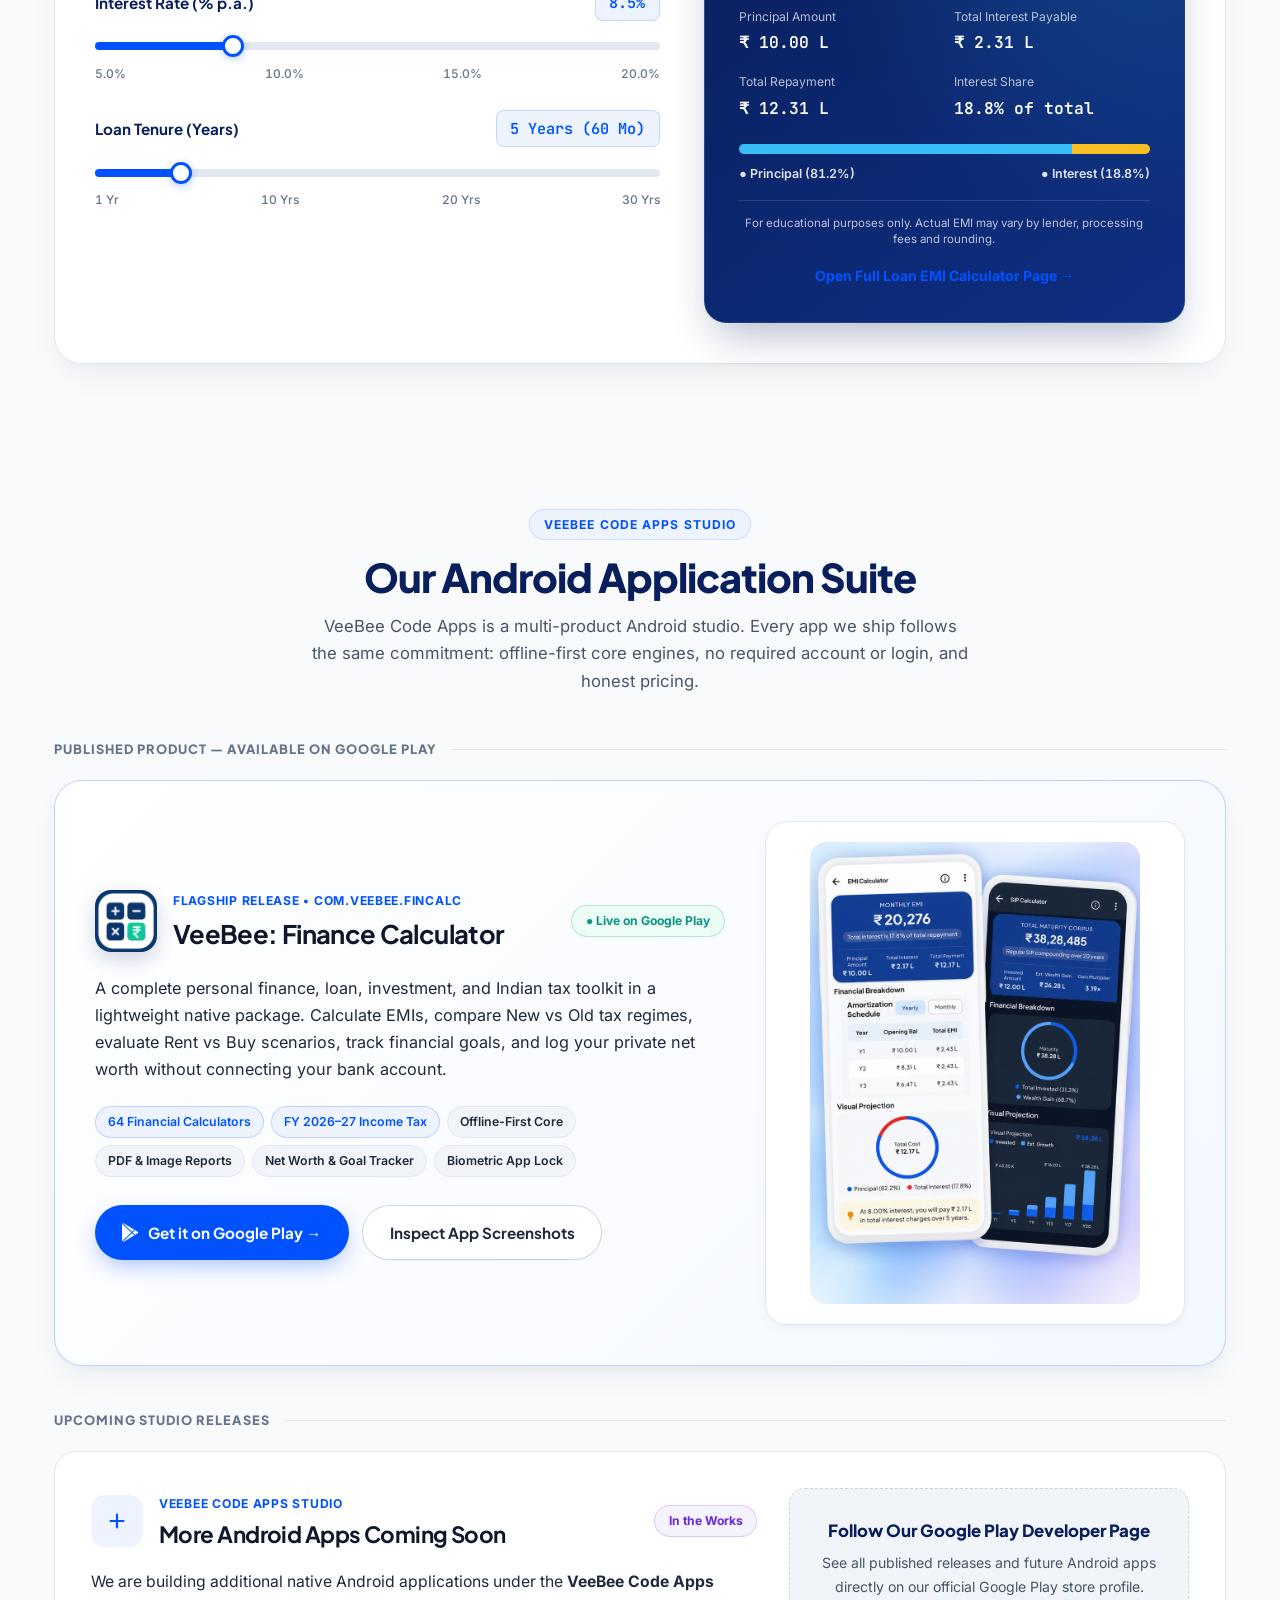
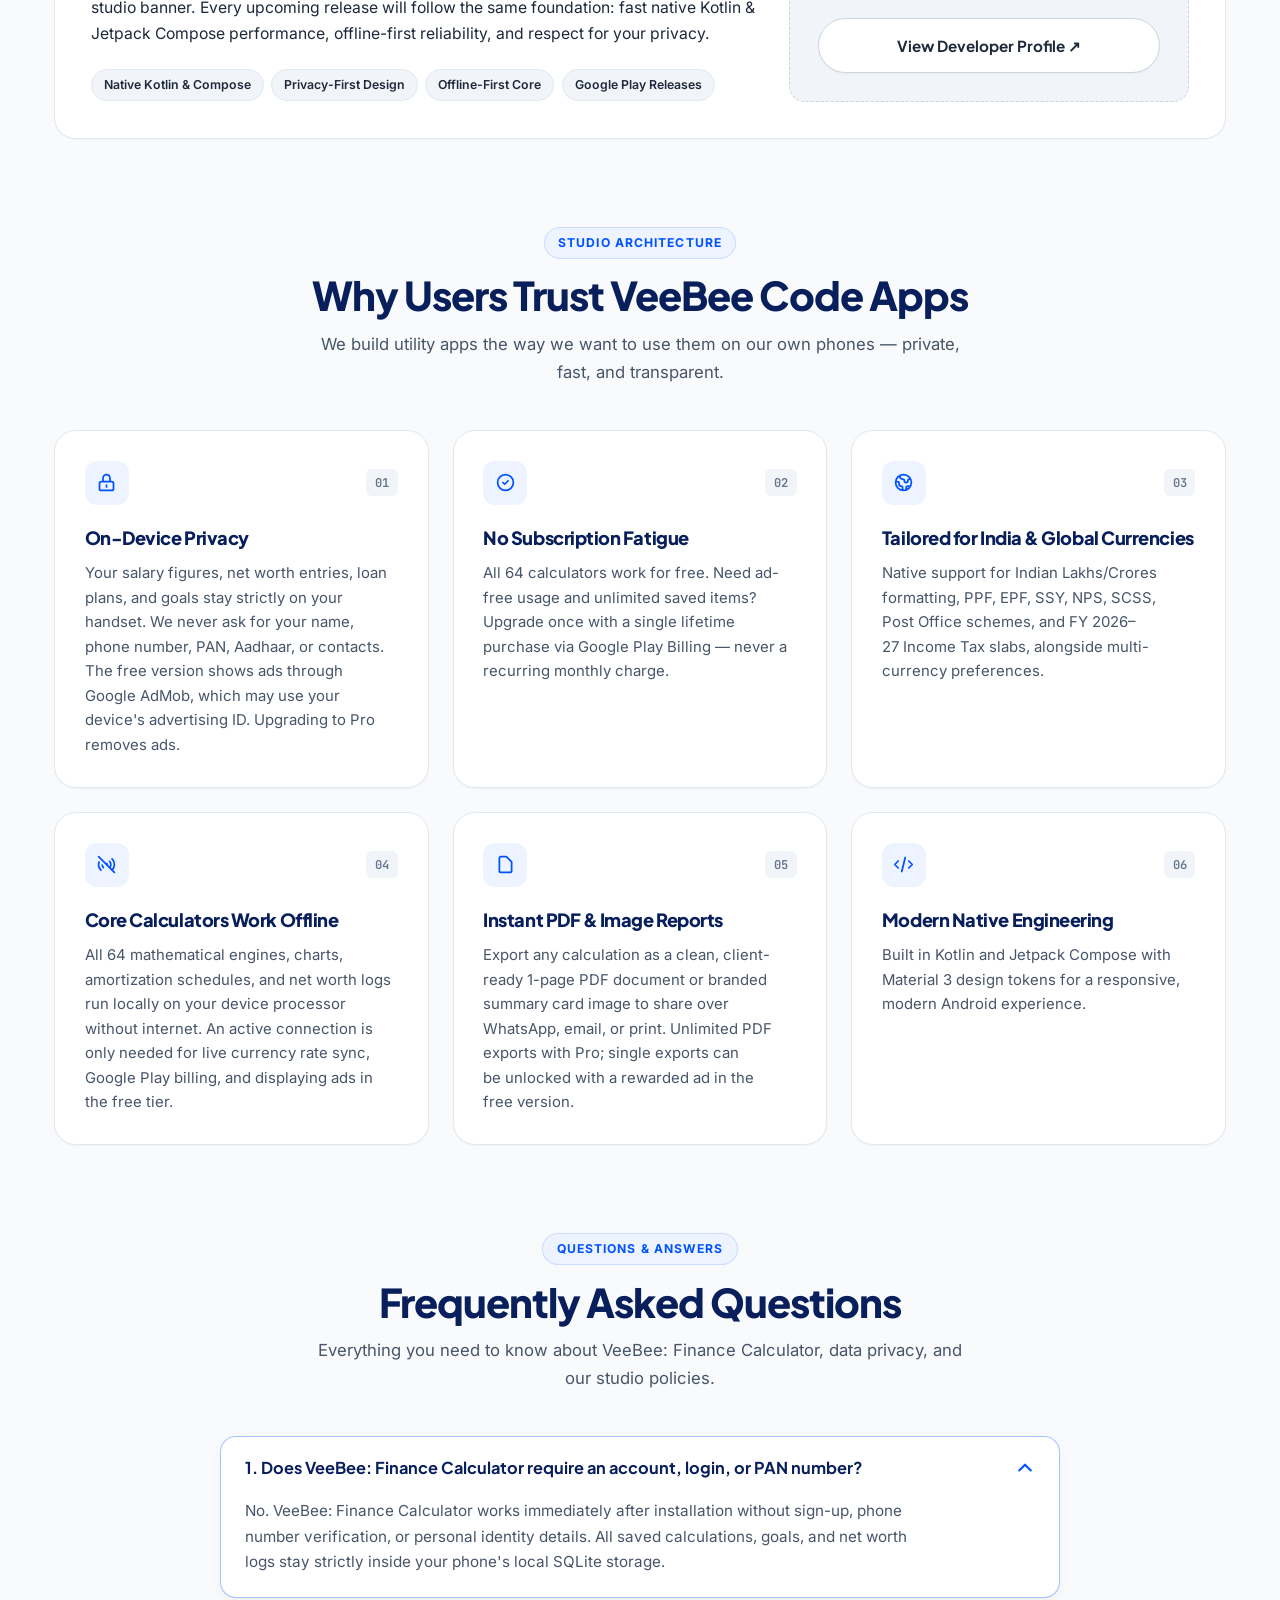
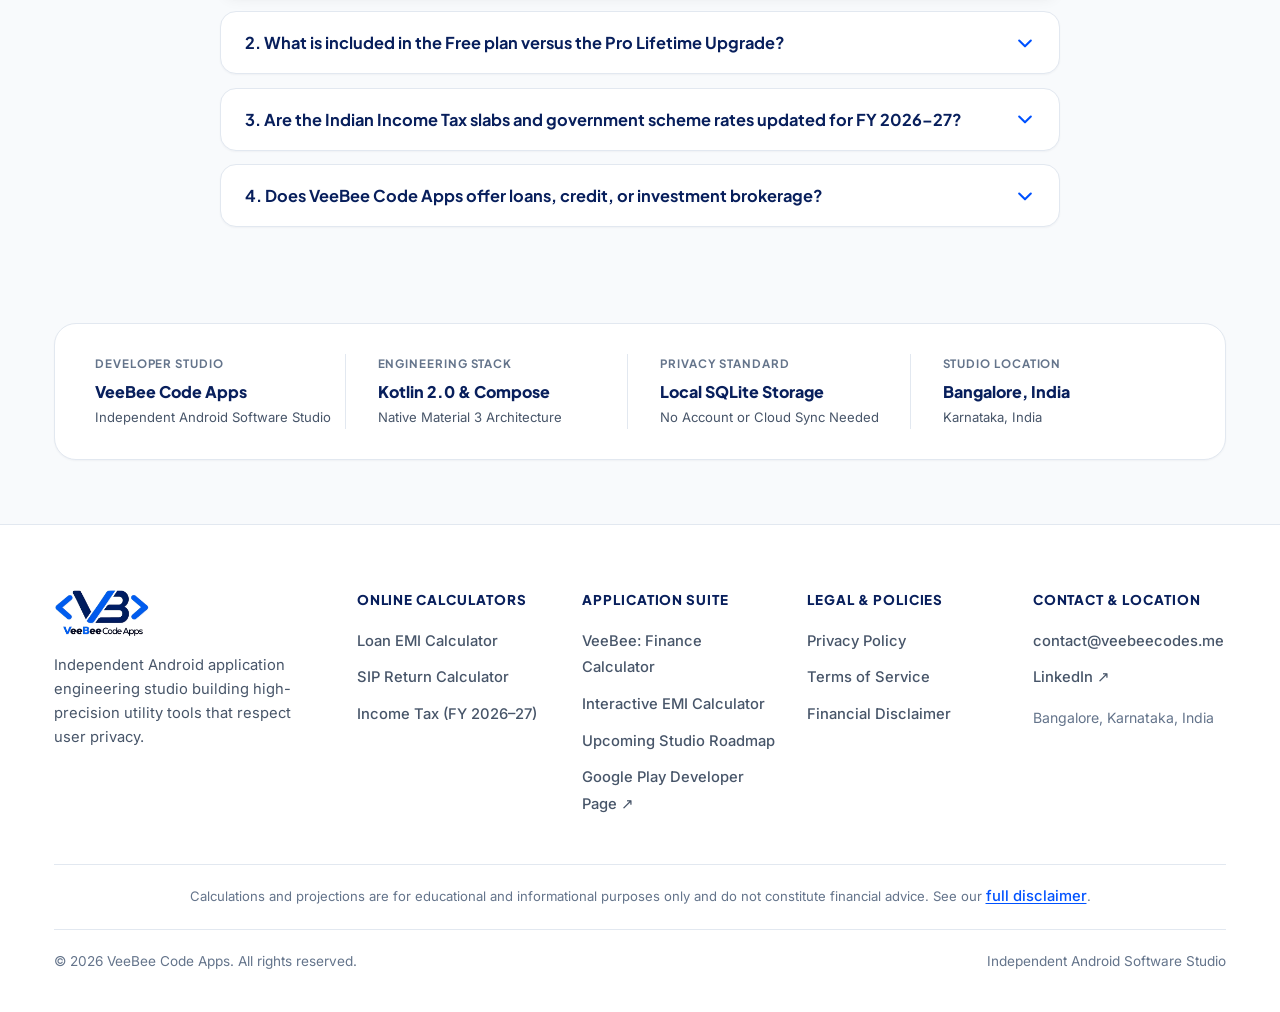
==== commit 3972d9b8: "feat: remove temporary appeal files, add Organization & installUrl JSON-LD, add LinkedIn link, updat" ====
--- a/index.html
+++ b/index.html
@@ -19,15 +19,28 @@
   <meta name="twitter:description" content="VeeBee Finance Calculator: 64 Indian calculators for EMI, SIP, income tax (FY 2026-27), PPF, FD, net worth and more. Works offline. No login.">
   <meta name="twitter:image" content="https://veebeecodes.me/assets/og-image.png">
   <link rel="icon" type="image/png" href="assets/favicon.png">
+  <link rel="apple-touch-icon" sizes="180x180" href="assets/apple-touch-icon.png">
   <link rel="stylesheet" href="style.css">
   <script type="application/ld+json">
   [
+    {
+      "@context": "https://schema.org",
+      "@type": "Organization",
+      "name": "VeeBee Code Apps",
+      "url": "https://veebeecodes.me/",
+      "logo": "https://veebeecodes.me/assets/logo-full.png",
+      "sameAs": [
+        "https://www.linkedin.com/company/veebeecodes/",
+        "https://play.google.com/store/apps/developer?id=VeeBee+Code+Apps"
+      ]
+    },
     {
       "@context": "https://schema.org",
       "@type": "SoftwareApplication",
       "name": "VeeBee Finance Calculator",
       "operatingSystem": "Android",
       "applicationCategory": "FinanceApplication",
+      "installUrl": "https://play.google.com/store/apps/details?id=com.veebee.fincalc",
       "offers": {
         "@type": "Offer",
         "price": "0",
@@ -1041,6 +1054,7 @@
           <h5>Contact &amp; Location</h5>
           <ul>
             <li><a href="mailto:contact@veebeecodes.me">contact@veebeecodes.me</a></li>
+            <li><a href="https://www.linkedin.com/company/veebeecodes/" target="_blank" rel="noopener">LinkedIn ↗</a></li>
             <li style="color: var(--text-dim); font-size: 0.88rem; margin-top: 0.35rem;">
               Bangalore, Karnataka, India
             </li>
